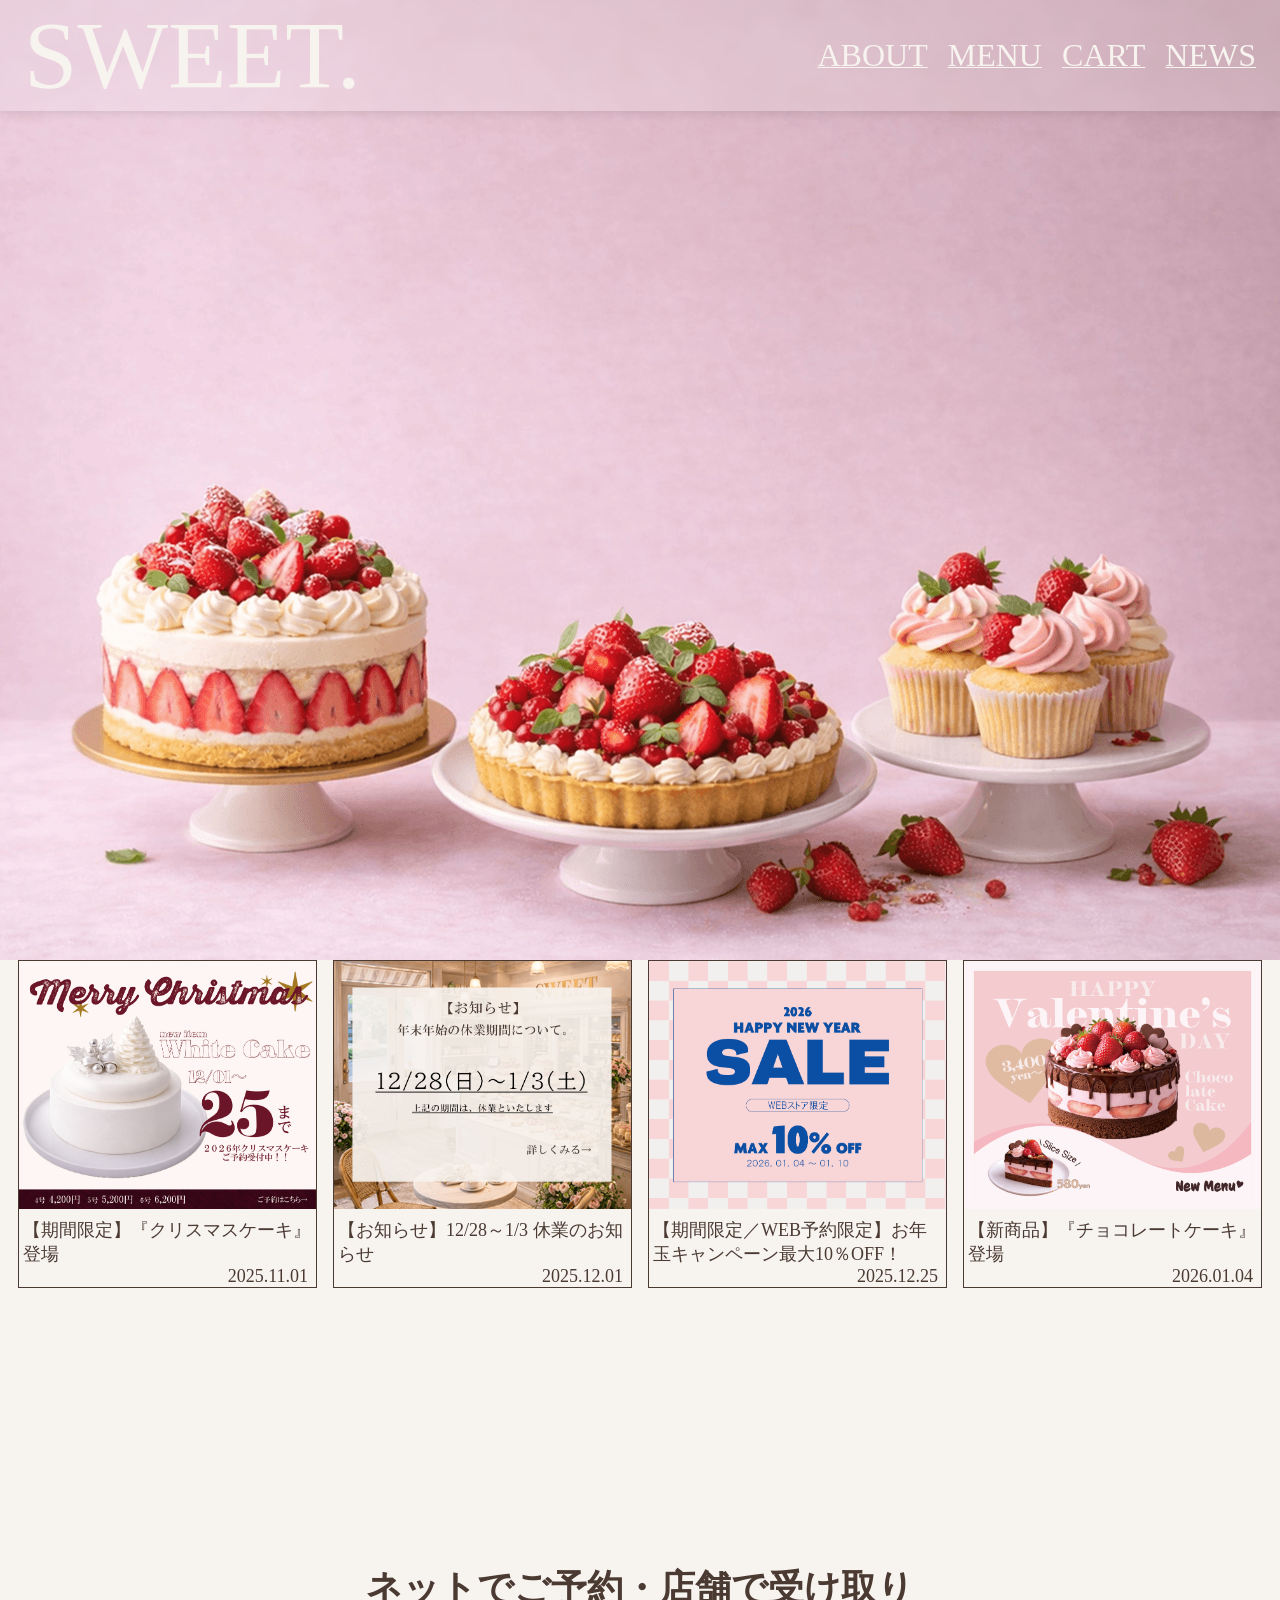
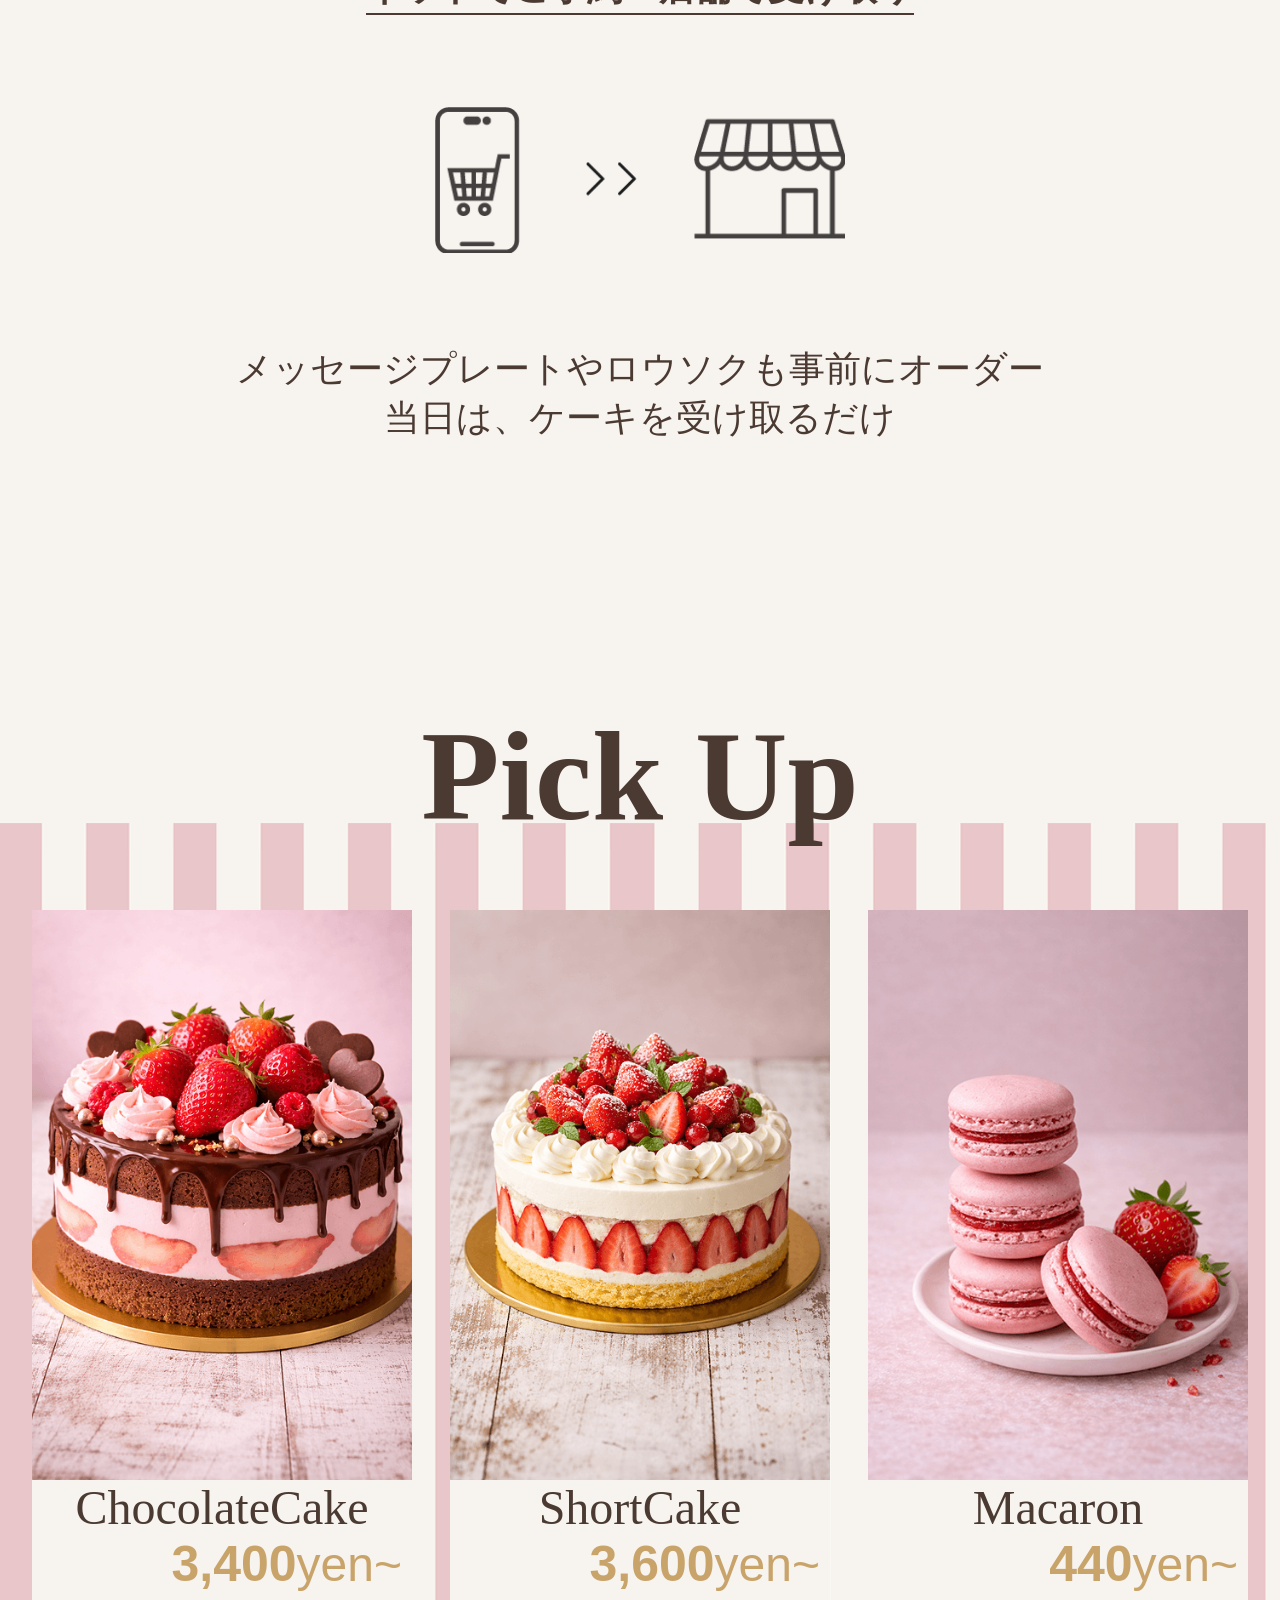
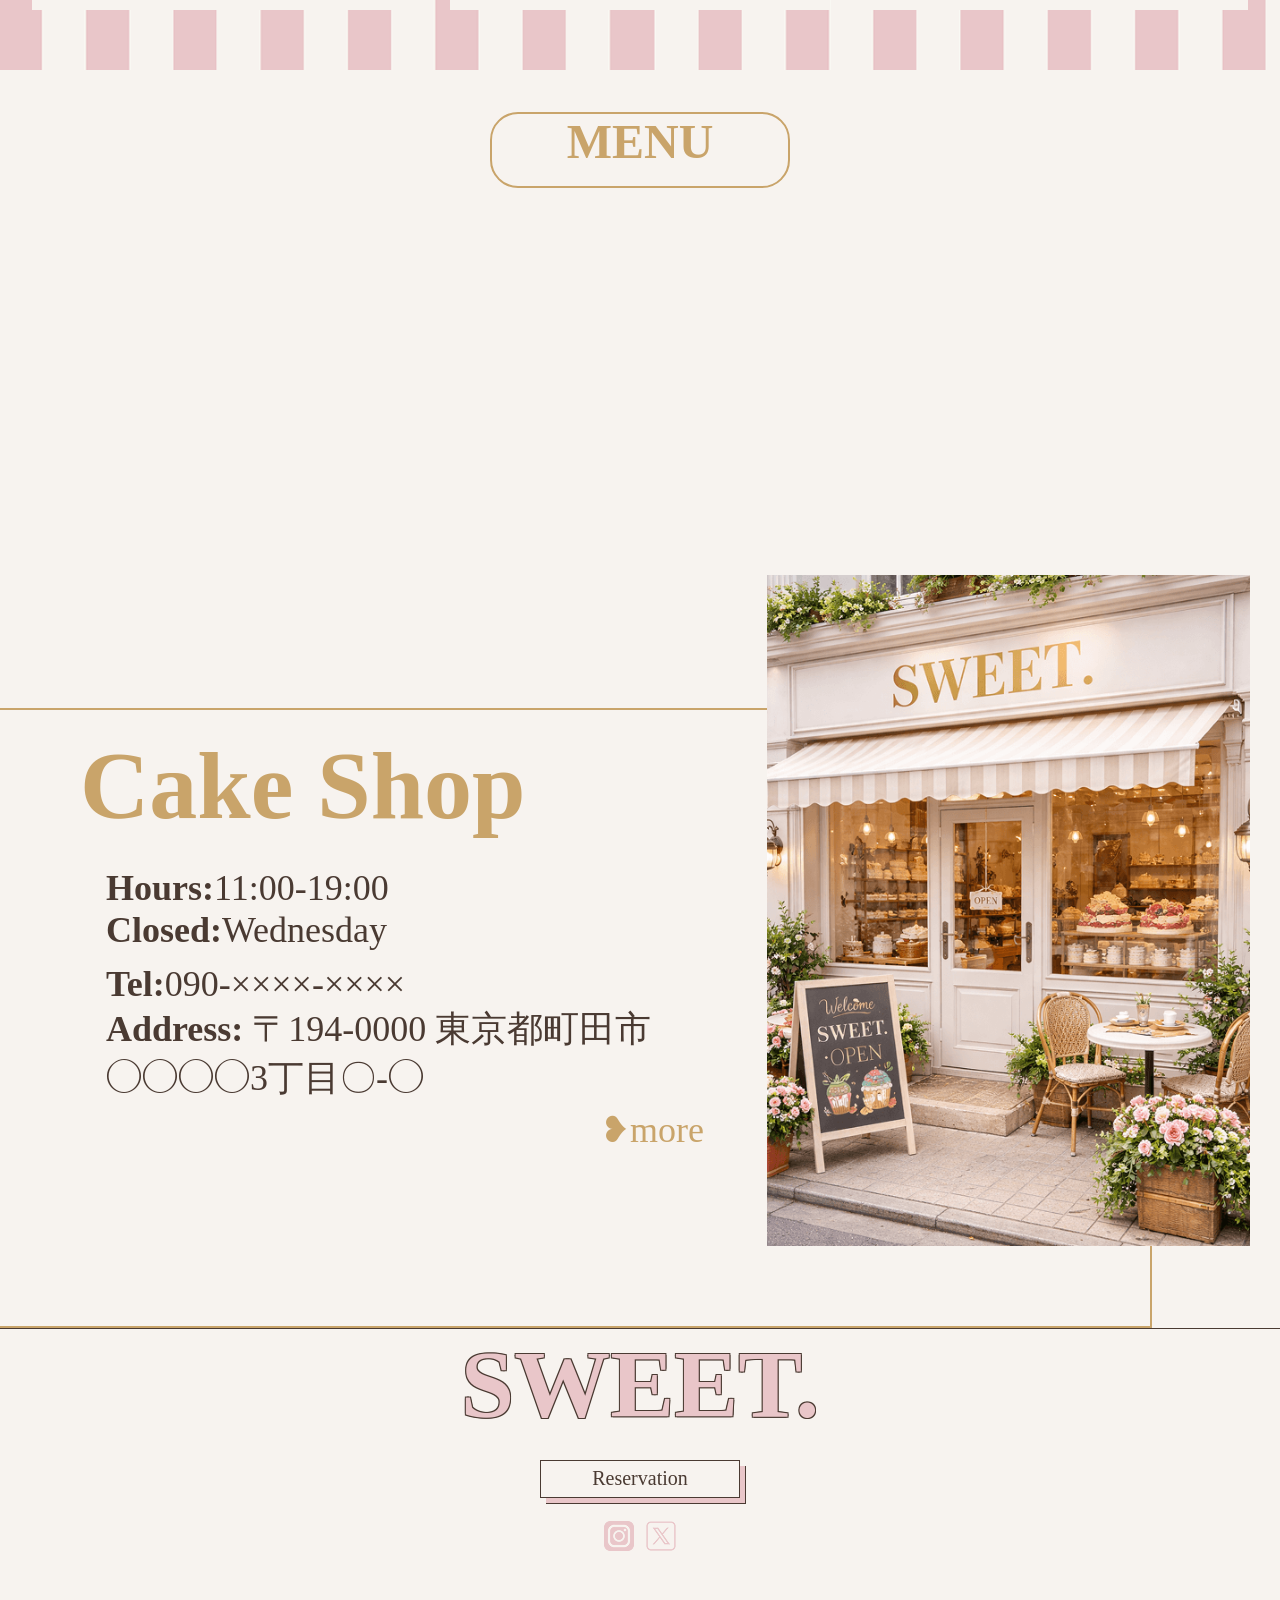
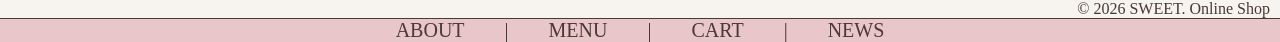
==== sweet/index.html @ 8c7ad284 "css 整え始め" ====
<!DOCTYPE html>
<html lang="ja">

<head>
    <meta charset="UTF-8">
    <meta name="viewport" content="width=device-width, initial-scale=1.0">
    <title>SWEET. | Online Shop | Home</title>
    <link rel="stylesheet" href="css/style.css">
</head>

<body>

    <header class="header">

        <div class="header-box">
            <a class="header-title" href="#">SWEET.</a>

            <div class="header-list">
                <nav>
                    <ul>
                        <li><a href="about.html">ABOUT</a></li>
                        <li><a href="menu.html">MENU</a></li>
                        <li><a href="cart.html">CART</a></li>
                        <li><a href="news.html">NEWS</a></li>
                    </ul>
                </nav>
            </div>
        </div>

    </header>

    <main>
        <section id="news-page-topicks" class="index-news-topicks"></section>

        <section class="online-shop">
            <strong>ネットでご予約・店舗で受け取り</strong>
            <img src="images/home/online-shop.png" alt="ネットでご予約・店舗で受け取り">
            <p>
                メッセージプレートやロウソクも事前にオーダー<br>
                当日は、ケーキを受け取るだけ
            </p>
        </section>

        <section class="pick-up">
            <h2 class="pick-up-title">Pick Up</h2>

            <div class="pick-up-box">
                <article>
                    <a href="#">
                        <img src="images/products/chocolatecake.png" alt="チョコレートケーキの写真">
                        <p class="title">ChocolateCake</p>
                        <p class="price"><strong>3,400</strong><span>yen~</span></p>
                    </a>
                </article>

                <article>
                    <a href="#">
                        <img src="images/products/shortcake.png" alt="ショートケーキの写真">
                        <p class="title">ShortCake</p>
                        <p class="price"><strong>3,600</strong><span>yen~</span></p>
                    </a>
                </article>

                <article>
                    <a href="#">
                        <img src="images/products/macaron.png" alt="マカロンの写真">
                        <p class="title">Macaron</p>
                        <p class="price"><strong>440</strong><span>yen~</span></p>
                    </a>
                </article>
            </div>

            <a href="menu.html" class="menu-go"><strong>MENU</strong></a>
        </section>

        <section class="cake-shop-box">
            <div class="cake-shop">
                <h2>Cake Shop</h2>

                <div class="cake-shop-sent">
                    <p>
                        <strong>Hours:</strong>11:00-19:00<br>
                        <strong>Closed:</strong>Wednesday
                    </p>

                    <p>
                        <strong>Tel:</strong>090-××××-××××<br>
                        <strong>Address:</strong>
                        〒194-0000 東京都町田市<br>
                        ◯◯◯◯3丁目〇-◯
                    </p>
                </div>

                <a href="#">
                    ❥more
                </a>
            </div>

            <img src="images/home/shop-out.png" alt="お店の外観" class="cake-shop-img">
        </section>

    </main>

    <footer>

        <section class="white">
            <div class="line"></div>

            <h2>SWEET.</h2>

            <div class="Reservation-buuton">
                <a href="menu.html">Reservation</a>
                <div class="Reservation-box-shadow"></div>
            </div>

            <div class="sns">
                <a href="#"><img src="images/home/instagram.png" alt="instagram"></a>
                <a href="#"><img src="images/home/x.png" alt="x"></a>
            </div>

            <small>© 2026 SWEET. Online Shop</small>

            <div class="line"></div>
        </section>

        <section class="pink">
            <a href="about.html">ABOUT</a>
            <p>|</p>
            <a href="menu.html">MENU</a>
            <p>|</p>
            <a href="cart.html">CART</a>
            <p>|</p>
            <a href="news.html">NEWS</a>
        </section>

    </footer>

    <script src="js/news.js"></script>
    <script src="js/script.js"></script>

    <script>
        displayNews();
    </script>
</body>

</html>
---- sweet/css/style.css ----
* {
    box-sizing: border-box;
}

:root {
    --font-title: "Bodoni MT", Didot, Georgia, "Times New Roman", serif;
    --font-price: "Bahnschrift Condensed", "Arial Narrow", Arial, sans-serif;
    --font-body: "Yu Mincho", "Hiragino Mincho ProN", "MS PMincho", serif;

    --br: #4A3A32;
    --gold: #C9A46A;
    --pink: #E9C6C9;
    --cleam: #F7F3EF;
    --bl: #9ab4c4;

    user-select: none;
    -webkit-user-select: none;
}

img {
    user-select: none;
    -webkit-user-select: none;
    -webkit-user-drag: none;
}

h1 {
    font-family: var(--font-title);
}

.price {
    font-family: var(--font-price);
}

p {
    font-family: var(--font-body);
}

h1,
h2,
ul,
li,
p,
a,
small {
    margin: 0;
    padding: 0;
}

a {
    text-decoration: none;
    color: var(--br);
}

body {
    background-color: var(--cleam);
    margin: 0;
    font-size: 36px;
    color: var(--br);

    margin: 0 auto;
    padding: 0;
}

img {
    width: 100%;
    height: auto;
}

main,
header,
footer {
    background-color: var(--cleam);

    margin: 0 auto;
}

.line {
    width: 100%;
    border-top: 1px solid var(--br);
}

.line-02 {
    width: 100%;
    border-top: 2px solid var(--br);
}

/*ヘッダー*/
.header,
.header-03 {
    background: url("../images/header.png") center / cover no-repeat;
    height: 960px;
}

.header-box,
.header-box-02 {
    justify-content: space-between;
    width: 100%;
    max-width: 1440px;
    margin: 0;
    padding: 0 24px;
    display: flex;
    align-items: center;
    box-sizing: border-box;
}

.header-box {
    color: var(--cleam);
    background: rgba(255, 255, 255, .2);
    box-shadow: 0 2px 10px rgba(0, 0, 0, .1);
    backdrop-filter: blur(5px);

    position: fixed;
    top: 0;
    z-index: 1000;
}

.header-title,
.header-title {
    font-family: var(--font-title);
    font-size: 96px;
    color: var(--cleam);
    text-decoration: none;
}

.header-list nav ul,
.header-list-02 nav ul {
    display: flex;
    list-style: none;
    gap: 20px;
}

.header-list a,
.header-list-02 a {
    display: flex;
    font-size: 32px;
    font-family: var(--font-title);
    color: var(--cleam);
    text-decoration: none;
    text-decoration: underline;
    text-decoration-thickness: 1px;
}

/*ヘッダー０２*/
.header-02 {
    background-color: var(--cleam);
    border-bottom: 1px solid var(--br);
    padding: 40px 20px 10px;
}

.header-box-02 a {
    color: var(--br);
    font-size: 72px;
}

.header-list-02 nav ul {
    gap: 24px;
}

.header-list-02 a {
    font-family: var(--font-body);
    font-size: 28px;
    text-decoration: none;
    padding-top: 20px;
    justify-content: flex-end;
}

/* ヘッダーー０３*/
.header-03 {
    background: url("../images/header-02.png") center / cover no-repeat;
    height: 960px;
}

/*ホーム*/
.index-news-topicks {
    display: flex;
    gap: 16px;

    overflow-x: auto;
    overflow-y: hidden;

    padding: 0 18px 16px;

    scroll-behavior: smooth;
}

.index-news-topicks .news-article {
    flex: 0 0 320px;
}

.online-shop {
    display: flex;
    flex-direction: column;
    text-align: center;
    margin: 0 auto;
    margin-top: 260px;
    gap: 60px;
}

.online-shop strong {
    font-size: 36px;
    border-bottom: 2px solid var(--br);
    width: fit-content;
    display: inline-block;
    margin: 0 auto;
}

.online-shop img {
    width: 32%;
    margin: 32px auto;
}

.pick-up {
    display: flex;
    flex-direction: column;
    text-align: center;
    margin: 0;
    margin-top: 260px;
    width: 100%;
}

.pick-up-title {
    display: flex;
    justify-content: center;
    align-items: center;
    width: 100%;
    font-size: 128px;
    font-family: 'title';
    background: url(../images/home/background_stripe_02.png);

}

.pick-up-box {
    display: flex;
    justify-content: center;
    background: url(../images/home/background-stripe.png);
    gap: 38px;
    margin: 0;
    width: 100%;
}

.pick-up-box article {
    width: 380px;
    height: 700px;
    background-color: var(--cleam);
    margin: 60px 0;
}

.pick-up-box a:hover {
    transform: scale(1.03);
}

.pick-up-box article a {
    text-decoration: none;
    display: flex;
    flex-direction: column;
    color: var(--br);
}

.title {
    font-family: 'title';
    font-size: 48px;
}

.price {
    font-family: var(--font-price);
    color: var(--gold);
    font-size: 50px;
    margin-left: auto;
    margin-right: 10px;
}

.price span {
    font-size: 48px;
}

.menu-go {
    display: block;
    width: 300px;
    height: 76px;
    margin: 0 auto;
    margin-top: 42px;
    background-color: var(--cleam);
    text-decoration: none;
    border: 2px solid var(--gold);
    border-radius: 28px;
    color: var(--gold);
    font-size: 48px;
}

.cake-shop-box {
    display: flex;
    background-color: var(--cleam);
    border: 2px solid var(--gold);
    border-left: none;
    width: 90%;
    min-height: 620px;
    overflow: visible;
    position: relative;
    margin-top: 520px;
}

.cake-shop {
    width: 58%;
    background-color: transparent;
    padding: 20px 40px 40px 40px;
    margin-left: 40px;
}

.cake-shop h2 {
    color: var(--gold);
    font-family: 'title';
    font-size: 96px;
    margin-bottom: 20px;
}

.cake-shop-sent {
    display: flex;
    flex-direction: column;
    margin-left: 20px;
}

.cake-shop p {
    padding: 6px 6px;
}

.cake-shop a {
    text-decoration: none;
    color: var(--gold);
    margin-left: 520px;
}

.cake-shop-img {
    position: absolute;
    right: -100px;
    bottom: 80px;
    width: 42%;
    max-width: 580px;
}

/*メニュー*/
.menu-title {
    display: flex;
    justify-content: center;
    align-items: center;
}

.menu-title h1 {
    font-family: 'title';
    font-size: 128px;
    margin: 0 40px;
}

.menu-page {
    margin: 0 auto;
}

.item-list {
    display: flex;
    flex-direction: column;
    width: 90%;
    margin: 100px auto;
    gap: 100px;
}

.item-list article {
    display: flex;
    gap: 60px;
}

.item-list article img {
    width: 445px;
    height: 415px;
}

.item-list-sent {
    width: 100%;
    display: flex;
    flex-direction: column;
    align-items: flex-start;
    margin: 10px 0;
}

.item-list-sent h2 {
    font-family: 'title';
    font-size: 110px;
}

.item-list-sent p {
    font-family: var(--font-price);
    color: var(--gold);
    font-size: 120px;
    margin-left: auto;
}

.item-list-sent span {
    font-size: 72px;
}

.more-link {
    width: 80%;
    font-family: var(--font-title);
    font-size: 62px;
    display: flex;
    align-items: center;
    justify-content: center;
    padding-bottom: 20px;
    margin: 0 auto;

    color: var(--cleam);
    background-color: var(--pink);
    border: 1px solid var(--br);
    border-radius: 78px;
}

.page-select {
    display: flex;
    justify-content: center;
    gap: 40px;
    font-size: 40px;
    margin-top: 20px;
}

.page-select a {
    color: var(--pink);
    text-decoration: underline;
    text-decoration-thickness: 3px;
}

/*商品ページ*/
.product-page-a {
    display: flex;
    width: 100%;
    max-width: 1440px;
    margin: 0 auto;
    padding-top: 260px;
    padding-bottom: 10px;
    padding-left: 24px;
    background-color: var(--cleam);
}

.product-page {
    display: flex;
    padding-top: 0;
    gap: 20px;
}

.left {
    width: 40%;
    margin-left: 24px;
}

.left p {
    font-size: 24px;
}

.right {
    display: flex;
    flex-direction: column;
    width: 60%;
    margin-right: 24px;
}

.right h2 {
    font-family: var(--font-body);
    font-size: 60px;
}

.product-price {
    margin-top: 20px;
    font-size: 64px;
}

.product-price span {
    font-size: 36px;
}

.product-form {
    display: flex;
    flex-direction: column;
    margin: 100px 0;
    gap: 24px;
    font-size: 24px;
}

.product-button {
    display: flex;
    gap: 24px;
}

.qty {
    display: flex;
    gap: 2px;
}

.qty span {
    width: 32px;
    text-align: right;
    border: 1px solid;
    background-color: #ffffff;
}

.date-box {
    margin-top: 4px;
    display: flex;
    font-size: 18px;
    color: red;
}

.time-box {
    margin-top: 2px;
    display: flex;
    font-size: 18px;
    color: red;
}

.product-form textarea {
    width: 60%;
    resize: none;
}

.add-btn {
    font-family: var(--font-body);
    font-size: 32px;
    background-color: var(--cleam);
    border: 1px solid var(--br);
    border-radius: 55px;
    width: 360px;
    height: 76px;
    text-align: center;
    margin-top: 100px;
}

/*カート　空*/
.emp-title,
.thx-title {
    font-family: var(--font-title);
    text-align: center;
    font-size: 96px;
}

.emp-title span {
    color: var(--pink);
    text-shadow:
        -1px -1px 0 var(--br),
        1px -1px 0 var(--br),
        -1px 1px 0 var(--br),
        1px 1px 0 var(--br);
}

.emp-img {
    display: flex;
    justify-content: center;
    width: 480px;
    margin: 200px auto;
}

.emp-button {
    display: flex;
    justify-content: center;
    align-items: center;
    width: 600px;
    height: 132px;
    margin: 0 auto;

    font-family: var(--font-title);
    font-size: 48px;
    color: var(--cleam);
    background-color: var(--pink);
    border: 1px solid var(--br);
    border-radius: 78px;
}

/*カート*/
.cart-title {
    font-family: var(--font-title);
    font-size: 128px;
    text-align: center;
}

.cart-table {
    font-family: var(--font-body);
    width: 90%;
    margin: 120px auto 0;
}

.cart-table h2 {
    font-size: 40px;
}

.orderlist {
    display: grid;

    grid-template-columns:
        2fr 1fr 1fr 1fr 80px;

    gap: 20px;
    align-items: center;
}

.cart-area {
    display: flex;
    flex-direction: column;
    gap: 6px;
    margin: 10px auto 32px;
}

.cart-area-product {
    display: grid;

    grid-template-columns:
        2fr 1fr 1fr 1fr 80px;

    align-items: center;
    gap: 20px;

    border: 1px solid var(--br);
    padding: 20px 16px;
}

.cart-total {
    margin-top: 24px;
}

.total-box {
    display: flex;
    justify-content: space-between;
    width: 100%;
    align-items: center;
}

.total-box strong {
    white-space: nowrap;
    margin-right: 200px;
    font-size: 40px;
}

.cart-line {
    margin-top: 120px;
}

.cart-pay {
    display: flex;
    margin: 18px 0;
}

.cart-pay h2 {
    width: 80%;
}

.cart-pay form {
    display: flex;
    flex-direction: column;
    width: 20%;
    font-size: 24px;
}

.cart-table button {
    font-size: 24px;
    margin-left: 24px;

    background-color: transparent;
}

.cart-order {
    display: flex;
    justify-content: center;
    align-items: center;
    font-family: var(--font-title);
    font-size: 64px;
    color: var(--pink);
    background-color: var(--cleam);
    border: 1px solid var(--br);
    border-radius: 77px;
    text-shadow:
        -1px -1px 0 var(--br),
        1px -1px 0 var(--br),
        -1px 1px 0 var(--br),
        1px 1px 0 var(--br);
    margin: 60px auto 0;

    width: 600px;
    height: 132px;
}

/*アバウト*/
.about-p {
    width: 100%;
    max-width: 1440px;
    background-color: var(--cleam);
    text-align: center;
    padding-top: 20px;
    margin: 0 auto;
}

.joshou {
    text-align: center;
    display: flex;
    flex-direction: column;
    gap: 100px;
    font-size: 32px;

}

.concept {
    font-size: 48px;
    text-decoration: underline;
    text-shadow: 0 -1px 12px rgba(206, 94, 94, 0.5);
}

.picture {
    width: 100%;
    display: flex;
    gap: 0px;
    overflow: hidden;
}

.trans {
    display: flex;
    transform: transform 0.6s ease;
}

.trans img {
    width: 30%;
    flex-shrink: 0;
}

.kodawari {
    display: flex;
    flex-direction: column;
    margin-top: 260px;
}

.kodawari-title {
    display: flex;
    justify-content: center;
    align-items: center;
    gap: 24px;
    margin-bottom: 80px;
}

.kodawari-title h2 {
    font-size: 64px;
    white-space: nowrap;
}

.kodawari-box {
    width: 90%;
    margin: 0 auto;
    display: flex;
    gap: 24px;
}

.kodawari-box img {
    height: 100%;
}

.kodawari-sent {
    font-family: var(--font-body);
    font-size: 32px;
    display: flex;
    flex-direction: column;
    gap: 20px;
}

.kodawari-sent-02 {
    width: 90%;
    margin: 60px auto 80px;
}

.ichigo {
    margin-top: 260px;
    display: flex;
    flex-direction: column;
    background: url(images/about/hatake.png);
    height: 959px;
}

.ichigo-box {
    background-color: rgba(255, 255, 255, 0.9);
    width: 1320px;
    height: 740px;
    margin: auto;
}

.ichigo-box h2 {
    font-family: var(--font-body);
    font-size: 64px;
    text-align: center;
    margin: 24px auto;
}

.ichigo-box p {
    width: 84%;
    margin: 0 auto 40px;
}

.yousu {
    margin-top: 260px;
    display: flex;
    flex-direction: column;
}

.yousu h2 {
    font-family: var(--font-body);
    text-align: center;
    font-size: 64px;
}

.yousu-box {
    width: 80%;
    margin: 80px auto 0;
    display: flex;
    flex-direction: column;
    gap: 60px;
}

.yousu-sent {
    display: flex;
    width: 100%;
    font-size: 32px;
    gap: 24px;
}

/*ニュース*/
.news-page-title {
    font-family: var(--font-body);
    font-size: 32px;
    margin-left: 24px;
}

.news-page-topicks {
    display: flex;
    gap: 12px;
    margin: 32px auto 0;
    padding: 0 24px;
}

.news-box {
    display: flex;
    flex-direction: column;
    border: 1px solid var(--br);
}

.news-box:hover {
    transform: scale(1.03);
}

.news-box p {
    font-size: 18px;
    padding: 0 4px;
}

.news-box p span {
    display: block;
    text-align: right;
    margin-right: 4px;
}

/*記事*/
.news-article {
    max-width: 1440px;
    width: 100%;
    background-color: var(--cleam);
    margin: 0 auto;
    padding: 40px 0 260px;
}

.news-title {
    display: block;
    margin: 200px auto 20px;
    width: 90%;
    font-size: 32px;
}

.line-news-02 {
    display: flex;
    width: 90%;
    margin: 0 auto;
    border-top: 2px solid var(--br);
}

.news-sent {
    width: 80%;
    margin: 10px auto 0;
}

.news-sent span {
    display: block;
    text-align: right;
    margin: 4px auto;
    font-size: 24px;
}

.news-article p {
    display: block;
    margin: 60px auto 0;
    font-size: 30px;
    gap: 8px;
}

.kuuhaku {
    display: flex;
    margin: 10px auto;
}

.news-sent p span {
    display: flex;
    flex-direction: column;
    width: 100%;
    text-align: left;
    margin: 60px auto;
    font-size: 24px;
}

.line-news {
    display: flex;
    border-top: 1px solid var(--br);
    width: 100%;
    margin: 120px auto 24px;

}

.topicks-article-button {
    display: flex;
    justify-content: center;
    align-items: center;
    gap: 90px;
    margin-top: 24px;
}

.topicks-article-button a {
    display: flex;
    justify-content: center;
    align-items: center;
    font-size: 48px;
    color: var(--pink);
    width: 80px;
    height: 80px;
    background-color: var(--cleam);
    border: 2px solid var(--pink);
    border-radius: 100px;
    text-align: center;
}

/*フッター*/
footer {
    width: 100%;
    background-color: var(--cleam);
}

.white {
    width: 100%;
    text-align: center;
    display: flex;
    flex-direction: column;
    align-items: center;
}

.white h2 {
    font-family: var(--font-title);
    font-size: 96px;
    color: var(--pink);
    text-shadow:
        -1px -1px 0 var(--br),
        1px -1px 0 var(--br),
        -1px 1px 0 var(--br),
        1px 1px 0 var(--br);
}

.Reservation-buuton {
    width: 200px;
    height: 38px;
    margin: 20px auto;

    position: relative;
}

.Reservation-buuton a {
    background: var(--cleam);
    border: 1px solid var(--br);
    font-size: 20px;
    color: var(--br);
    text-decoration: none;
    display: flex;
    align-items: center;
    justify-content: center;

    width: 200px;
    height: 38px;

    position: relative;
    z-index: 2;
}

.Reservation-box-shadow {
    position: absolute;
    z-index: 1;
    left: 6px;
    top: 6px;

    width: 200px;
    height: 38px;

    background-color: var(--pink);
    border-right: 1px solid var(--br);
    border-bottom: 1px solid var(--br);
}

.sns {
    display: flex;
    align-self: center;
    gap: 12px;
    margin-bottom: 40px;
}

.white small {
    margin: 0 10px 0 auto;
    font-size: 16px;
}

.pink {
    width: 100%;
    background-color: var(--pink);
    display: flex;
    justify-content: center;
    align-items: center;
    gap: 40px;
}

.pink a {
    text-decoration: none;
    color: var(--br);
    font-size: 20px;
}

.pink p {
    font-size: 20px;
}

/*ホバーブルー*/
.header-title:hover,
.header-list a:hover,
.header-list-02 a:hover,
.cake-shop a:hover,
.Reservation-buuton a:hover,
.pink a:hover,
.page-select a:hover,
.product-page-a a:hover,
.cart-table button:hover,
.news-box p:hover {
    color: var(--bl);
}

.header-list a:hover {
    text-decoration: none;
}

.menu-go:hover {
    color: var(--cleam);
    background-color: var(--gold);
    border-color: var(--gold);
}

.item-list-sent a:hover,
.emp-button:hover {
    background-color: var(--bl);
}

.add-btn:hover {
    background-color: var(--pink);
}

.cart-order:hover {
    background-color: var(--pink);
}

.page-select a:hover {
    text-decoration: none;
}

.add-btn:hover,
.cart-order:hover {
    color: var(--cleam);
}

.topicks-article-button a:hover,
.thx-button a:hover {
    color: var(--cleam);
    background-color: var(--pink);
}

.hide {
    display: none;
}
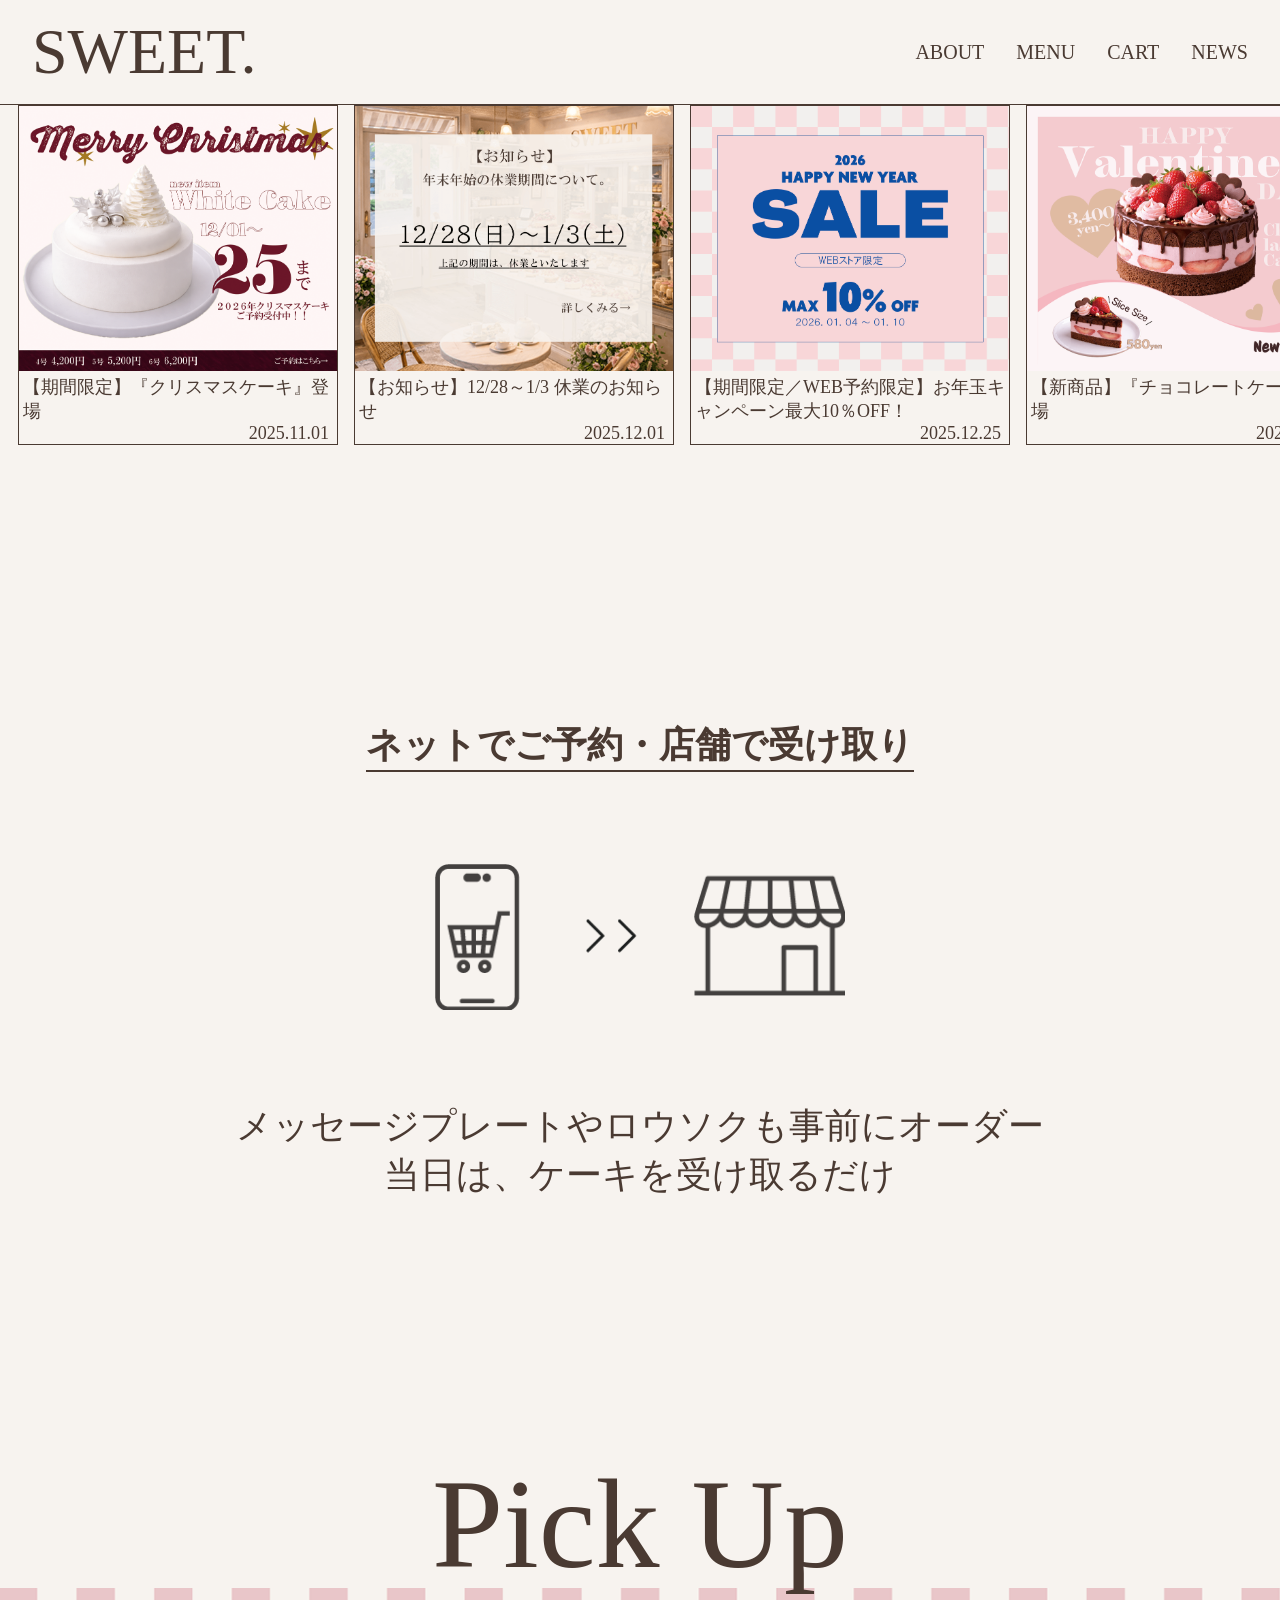
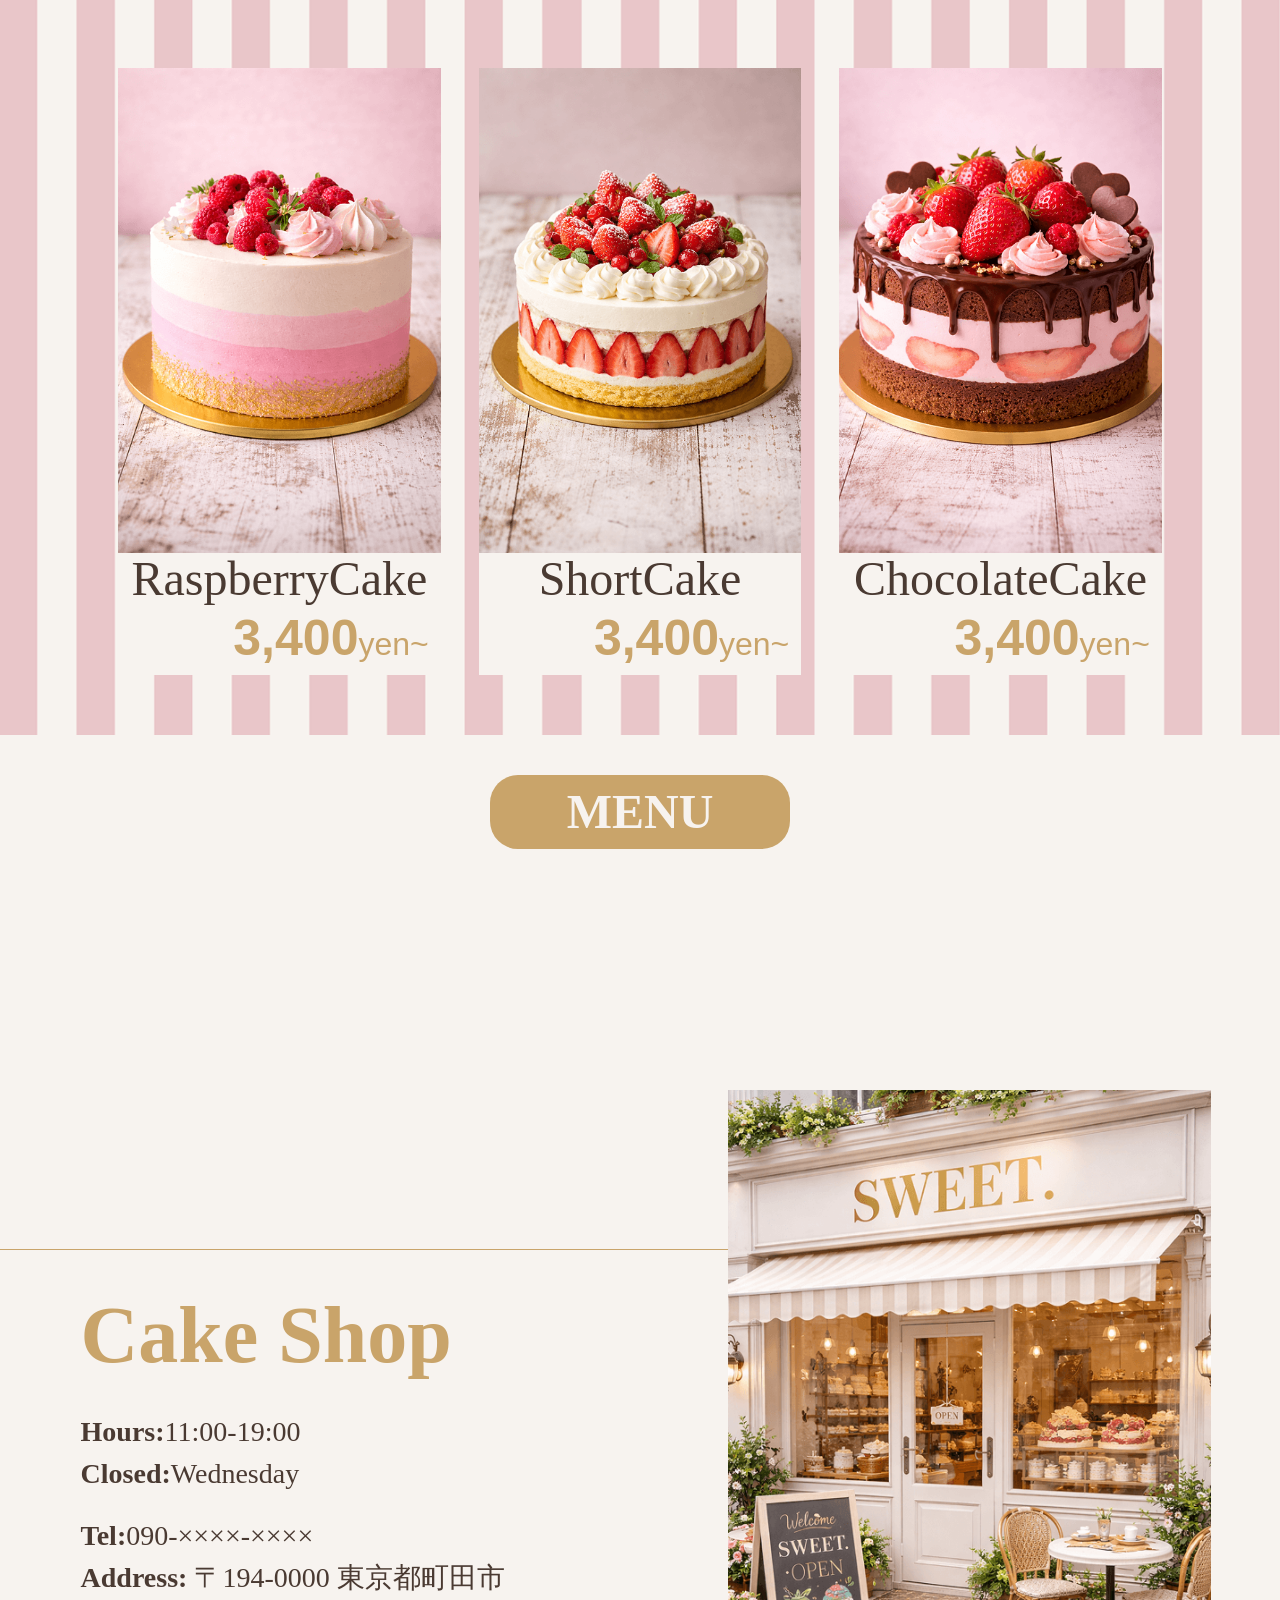
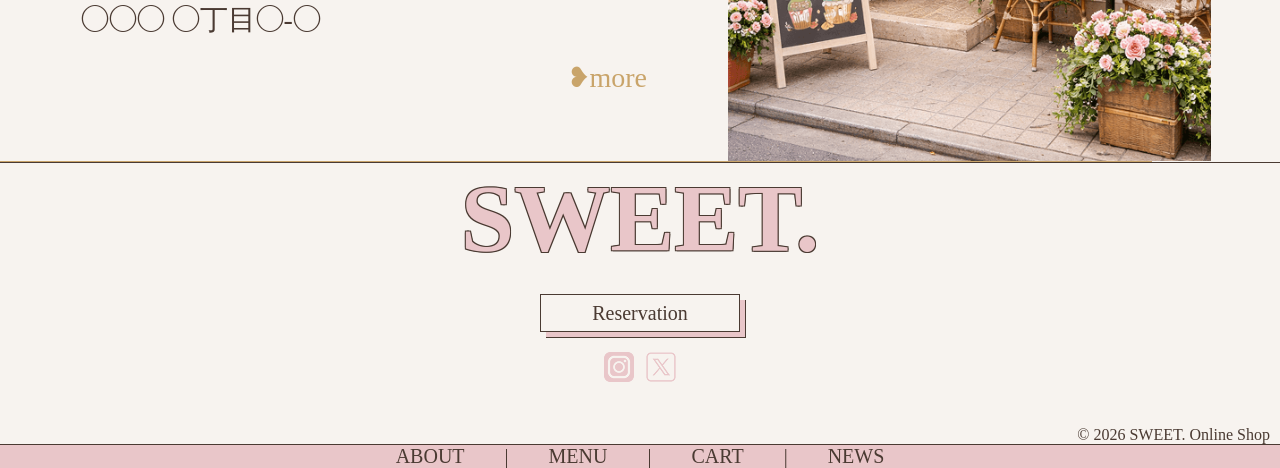
==== commit aff21386: "css 全体的に整えた" ====
--- a/sweet/index.html
+++ b/sweet/index.html
@@ -9,24 +9,19 @@
 </head>
 
 <body>
+    <header>
+        <a class="header-title" href="index.html">SWEET.</a>
 
-    <header class="header">
-
-        <div class="header-box">
-            <a class="header-title" href="#">SWEET.</a>
-
-            <div class="header-list">
-                <nav>
-                    <ul>
-                        <li><a href="about.html">ABOUT</a></li>
-                        <li><a href="menu.html">MENU</a></li>
-                        <li><a href="cart.html">CART</a></li>
-                        <li><a href="news.html">NEWS</a></li>
-                    </ul>
-                </nav>
-            </div>
+        <div class="header-list">
+            <nav>
+                <ul>
+                    <li><a href="about.html">ABOUT</a></li>
+                    <li><a href="menu.html">MENU</a></li>
+                    <li><a href="cart.html">CART</a></li>
+                    <li><a href="news.html">NEWS</a></li>
+                </ul>
+            </nav>
         </div>
-
     </header>
 
     <main>
@@ -34,7 +29,7 @@
 
         <section class="online-shop">
             <strong>ネットでご予約・店舗で受け取り</strong>
-            <img src="images/home/online-shop.png" alt="ネットでご予約・店舗で受け取り">
+            <img src="images/index/online-shop.png" alt="ネットでご予約・店舗で受け取り">
             <p>
                 メッセージプレートやロウソクも事前にオーダー<br>
                 当日は、ケーキを受け取るだけ
@@ -42,39 +37,13 @@
         </section>
 
         <section class="pick-up">
-            <h2 class="pick-up-title">Pick Up</h2>
-
-            <div class="pick-up-box">
-                <article>
-                    <a href="#">
-                        <img src="images/products/chocolatecake.png" alt="チョコレートケーキの写真">
-                        <p class="title">ChocolateCake</p>
-                        <p class="price"><strong>3,400</strong><span>yen~</span></p>
-                    </a>
-                </article>
-
-                <article>
-                    <a href="#">
-                        <img src="images/products/shortcake.png" alt="ショートケーキの写真">
-                        <p class="title">ShortCake</p>
-                        <p class="price"><strong>3,600</strong><span>yen~</span></p>
-                    </a>
-                </article>
-
-                <article>
-                    <a href="#">
-                        <img src="images/products/macaron.png" alt="マカロンの写真">
-                        <p class="title">Macaron</p>
-                        <p class="price"><strong>440</strong><span>yen~</span></p>
-                    </a>
-                </article>
-            </div>
-
-            <a href="menu.html" class="menu-go"><strong>MENU</strong></a>
+            <h2>Pick Up</h2>
+            <div id="pick-up-box" class="pick-up-box"></div>
+            <a class="menu-go" href="menu.html"><strong>MENU</strong></a>
         </section>
 
-        <section class="cake-shop-box">
-            <div class="cake-shop">
+        <section class="cake-shop">
+            <div class="cake-shop-box">
                 <h2>Cake Shop</h2>
 
                 <div class="cake-shop-sent">
@@ -87,18 +56,17 @@
                         <strong>Tel:</strong>090-××××-××××<br>
                         <strong>Address:</strong>
                         〒194-0000 東京都町田市<br>
-                        ◯◯◯◯3丁目〇-◯
+                        ◯◯◯ ◯丁目◯-◯
                     </p>
                 </div>
 
-                <a href="#">
+                <a href="about.html">
                     ❥more
                 </a>
             </div>
 
-            <img src="images/home/shop-out.png" alt="お店の外観" class="cake-shop-img">
+            <img src="images/index/shop-out.png" alt="お店の外観" class="cake-shop-img">
         </section>
-
     </main>
 
     <footer>
@@ -114,8 +82,8 @@
             </div>
 
             <div class="sns">
-                <a href="#"><img src="images/home/instagram.png" alt="instagram"></a>
-                <a href="#"><img src="images/home/x.png" alt="x"></a>
+                <a href="#"><img src="images/index/instagram.png" alt="instagram"></a>
+                <a href="#"><img src="images/index/x.png" alt="x"></a>
             </div>
 
             <small>© 2026 SWEET. Online Shop</small>
@@ -135,11 +103,13 @@
 
     </footer>
 
+    <script src="js/product.js"></script>
     <script src="js/news.js"></script>
     <script src="js/script.js"></script>
 
     <script>
         displayNews();
+        displayPickUp();
     </script>
 </body>
 
--- a/sweet/css/style.css
+++ b/sweet/css/style.css
@@ -52,13 +52,14 @@
 }
 
 body {
+    margin: 0;
+    padding: 0;
+
     background-color: var(--cleam);
-    margin: 0;
-    font-size: 36px;
     color: var(--br);
 
-    margin: 0 auto;
-    padding: 0;
+    font-family: var(--font-body);
+    font-size: 16px;
 }
 
 img {
@@ -70,7 +71,6 @@
 header,
 footer {
     background-color: var(--cleam);
-
     margin: 0 auto;
 }
 
@@ -84,90 +84,51 @@
     border-top: 2px solid var(--br);
 }
 
-/*ヘッダー*/
-.header,
-.header-03 {
-    background: url("../images/header.png") center / cover no-repeat;
-    height: 960px;
-}
-
-.header-box,
-.header-box-02 {
+.hide {
+    display: none;
+}
+
+/* ヘッダー */
+header {
+    width: 100%;
+    padding: 20px 32px;
+
+    display: flex;
     justify-content: space-between;
-    width: 100%;
-    max-width: 1440px;
-    margin: 0;
-    padding: 0 24px;
-    display: flex;
-    align-items: center;
-    box-sizing: border-box;
-}
-
-.header-box {
-    color: var(--cleam);
-    background: rgba(255, 255, 255, .2);
-    box-shadow: 0 2px 10px rgba(0, 0, 0, .1);
-    backdrop-filter: blur(5px);
-
-    position: fixed;
+    align-items: center;
+
+    background-color: var(--cleam);
+    border-bottom: 1px solid var(--br);
+
+    position: sticky;
     top: 0;
     z-index: 1000;
 }
 
-.header-title,
 .header-title {
     font-family: var(--font-title);
-    font-size: 96px;
-    color: var(--cleam);
+    font-size: 64px;
+    line-height: 1;
+}
+
+.header-list nav ul {
+    display: flex;
+    align-items: center;
+    gap: 32px;
+
+    list-style: none;
+}
+
+.header-list a {
+    font-family: var(--font-body);
+    font-size: 20px;
+
+    color: var(--br);
     text-decoration: none;
 }
 
-.header-list nav ul,
-.header-list-02 nav ul {
-    display: flex;
-    list-style: none;
-    gap: 20px;
-}
-
-.header-list a,
-.header-list-02 a {
-    display: flex;
-    font-size: 32px;
-    font-family: var(--font-title);
-    color: var(--cleam);
-    text-decoration: none;
-    text-decoration: underline;
-    text-decoration-thickness: 1px;
-}
-
-/*ヘッダー０２*/
-.header-02 {
-    background-color: var(--cleam);
-    border-bottom: 1px solid var(--br);
-    padding: 40px 20px 10px;
-}
-
-.header-box-02 a {
-    color: var(--br);
-    font-size: 72px;
-}
-
-.header-list-02 nav ul {
-    gap: 24px;
-}
-
-.header-list-02 a {
-    font-family: var(--font-body);
-    font-size: 28px;
-    text-decoration: none;
-    padding-top: 20px;
-    justify-content: flex-end;
-}
-
-/* ヘッダーー０３*/
-.header-03 {
-    background: url("../images/header-02.png") center / cover no-repeat;
-    height: 960px;
+.header-list a:hover {
+    color: var(--bl);
 }
 
 /*ホーム*/
@@ -183,7 +144,7 @@
     scroll-behavior: smooth;
 }
 
-.index-news-topicks .news-article {
+.index-news-topicks .news-box {
     flex: 0 0 320px;
 }
 
@@ -209,132 +170,127 @@
     margin: 32px auto;
 }
 
+.online-shop p {
+    font-size: 36px;
+}
+
 .pick-up {
-    display: flex;
-    flex-direction: column;
+    margin-top: 260px;
     text-align: center;
-    margin: 0;
-    margin-top: 260px;
-    width: 100%;
-}
-
-.pick-up-title {
+}
+
+.pick-up h2 {
+    font: 128px/1 var(--font-title);
+}
+
+.pick-up-box {
     display: flex;
     justify-content: center;
-    align-items: center;
-    width: 100%;
-    font-size: 128px;
-    font-family: 'title';
-    background: url(../images/home/background_stripe_02.png);
-
-}
-
-.pick-up-box {
-    display: flex;
-    justify-content: center;
-    background: url(../images/home/background-stripe.png);
     gap: 38px;
-    margin: 0;
-    width: 100%;
+
+    padding: 80px 8% 60px;
+
+    background: url("../images/index/background-stripe.png") center / 100% 100% no-repeat;
 }
 
 .pick-up-box article {
-    width: 380px;
-    height: 700px;
-    background-color: var(--cleam);
-    margin: 60px 0;
-}
-
-.pick-up-box a:hover {
+    width: 30%;
+    max-width: 380px;
+    background: var(--cleam);
+}
+
+.pick-up-box article a {
+    display: block;
+}
+
+.pick-up-box img {
+    display: block;
+}
+
+.pick-up-box .title {
+    font: 48px/1.1 var(--font-title);
+    white-space: nowrap;
+}
+
+.pick-up-box .price {
+    margin: 8px 12px 12px;
+    text-align: right;
+
+    font: 50px/1 var(--font-price);
+    color: var(--gold);
+}
+
+.pick-up-box .price span {
+    font-size: 32px;
+}
+
+.pick-up-box article:hover {
     transform: scale(1.03);
-}
-
-.pick-up-box article a {
-    text-decoration: none;
-    display: flex;
-    flex-direction: column;
-    color: var(--br);
-}
-
-.title {
-    font-family: 'title';
-    font-size: 48px;
-}
-
-.price {
-    font-family: var(--font-price);
-    color: var(--gold);
-    font-size: 50px;
-    margin-left: auto;
-    margin-right: 10px;
-}
-
-.price span {
-    font-size: 48px;
 }
 
 .menu-go {
     display: block;
     width: 300px;
-    height: 76px;
-    margin: 0 auto;
-    margin-top: 42px;
-    background-color: var(--cleam);
-    text-decoration: none;
-    border: 2px solid var(--gold);
+
+    margin: 40px auto 0;
+    padding: 8px 0;
+
     border-radius: 28px;
+
+    background: var(--gold);
+    color: var(--cleam);
+
+    font: 48px/1.2 var(--font-title);
+}
+
+.cake-shop {
+    width: 90%;
+    margin-top: 400px;
+
+    display: flex;
+    align-items: flex-start;
+
+    border: 1px solid var(--gold);
+    border-left: none;
+}
+
+.cake-shop-box {
+    flex: 1;
+    padding: 40px 7%;
+}
+
+.cake-shop h2 {
+    margin-bottom: 30px;
+
+    font-family: var(--font-title);
+    font-size: 80px;
     color: var(--gold);
-    font-size: 48px;
-}
-
-.cake-shop-box {
-    display: flex;
-    background-color: var(--cleam);
-    border: 2px solid var(--gold);
-    border-left: none;
-    width: 90%;
-    min-height: 620px;
-    overflow: visible;
-    position: relative;
-    margin-top: 520px;
-}
-
-.cake-shop {
-    width: 58%;
-    background-color: transparent;
-    padding: 20px 40px 40px 40px;
-    margin-left: 40px;
-}
-
-.cake-shop h2 {
+}
+
+.cake-shop-sent {
+    font-size: 28px;
+    line-height: 1.5;
+}
+
+.cake-shop-sent p+p {
+    margin-top: 20px;
+}
+
+.cake-shop-box a {
+    display: block;
+    margin-top: 20px;
+
+    text-align: right;
+    font-size: 28px;
     color: var(--gold);
-    font-family: 'title';
-    font-size: 96px;
-    margin-bottom: 20px;
-}
-
-.cake-shop-sent {
-    display: flex;
-    flex-direction: column;
-    margin-left: 20px;
-}
-
-.cake-shop p {
-    padding: 6px 6px;
-}
-
-.cake-shop a {
-    text-decoration: none;
-    color: var(--gold);
-    margin-left: 520px;
 }
 
 .cake-shop-img {
-    position: absolute;
-    right: -100px;
-    bottom: 80px;
     width: 42%;
-    max-width: 580px;
+    max-width: 520px;
+
+    margin-top: -160px;
+    margin-right: -60px;
 }
 
 /*メニュー*/
@@ -345,7 +301,7 @@
 }
 
 .menu-title h1 {
-    font-family: 'title';
+    font-family: var(--font-title);
     font-size: 128px;
     margin: 0 40px;
 }
@@ -381,7 +337,7 @@
 }
 
 .item-list-sent h2 {
-    font-family: 'title';
+    font-family: var(--font-title);
     font-size: 110px;
 }
 
@@ -531,14 +487,13 @@
 }
 
 /*カート　空*/
-.emp-title,
-.thx-title {
+.cart-page-emp h1 {
     font-family: var(--font-title);
     text-align: center;
     font-size: 96px;
 }
 
-.emp-title span {
+.cart-page-emp span {
     color: var(--pink);
     text-shadow:
         -1px -1px 0 var(--br),
@@ -547,14 +502,14 @@
         1px 1px 0 var(--br);
 }
 
-.emp-img {
+.cart-page-emp img {
     display: flex;
     justify-content: center;
     width: 480px;
     margin: 200px auto;
 }
 
-.emp-button {
+.cart-page-emp button {
     display: flex;
     justify-content: center;
     align-items: center;
@@ -716,7 +671,7 @@
 
 .trans {
     display: flex;
-    transform: transform 0.6s ease;
+    transition: transform 0.6s ease;
 }
 
 .trans img {
@@ -771,7 +726,7 @@
     margin-top: 260px;
     display: flex;
     flex-direction: column;
-    background: url(images/about/hatake.png);
+    background: url(../images/about/hatake.png);
     height: 959px;
 }
 
@@ -865,18 +820,11 @@
     padding: 40px 0 260px;
 }
 
-.news-title {
+.news-article h2 {
     display: block;
     margin: 200px auto 20px;
     width: 90%;
     font-size: 32px;
-}
-
-.line-news-02 {
-    display: flex;
-    width: 90%;
-    margin: 0 auto;
-    border-top: 2px solid var(--br);
 }
 
 .news-sent {
@@ -892,15 +840,8 @@
 }
 
 .news-article p {
-    display: block;
     margin: 60px auto 0;
     font-size: 30px;
-    gap: 8px;
-}
-
-.kuuhaku {
-    display: flex;
-    margin: 10px auto;
 }
 
 .news-sent p span {
@@ -910,36 +851,6 @@
     text-align: left;
     margin: 60px auto;
     font-size: 24px;
-}
-
-.line-news {
-    display: flex;
-    border-top: 1px solid var(--br);
-    width: 100%;
-    margin: 120px auto 24px;
-
-}
-
-.topicks-article-button {
-    display: flex;
-    justify-content: center;
-    align-items: center;
-    gap: 90px;
-    margin-top: 24px;
-}
-
-.topicks-article-button a {
-    display: flex;
-    justify-content: center;
-    align-items: center;
-    font-size: 48px;
-    color: var(--pink);
-    width: 80px;
-    height: 80px;
-    background-color: var(--cleam);
-    border: 2px solid var(--pink);
-    border-radius: 100px;
-    text-align: center;
 }
 
 /*フッター*/
@@ -1087,8 +998,4 @@
 .thx-button a:hover {
     color: var(--cleam);
     background-color: var(--pink);
-}
-
-.hide {
-    display: none;
 }
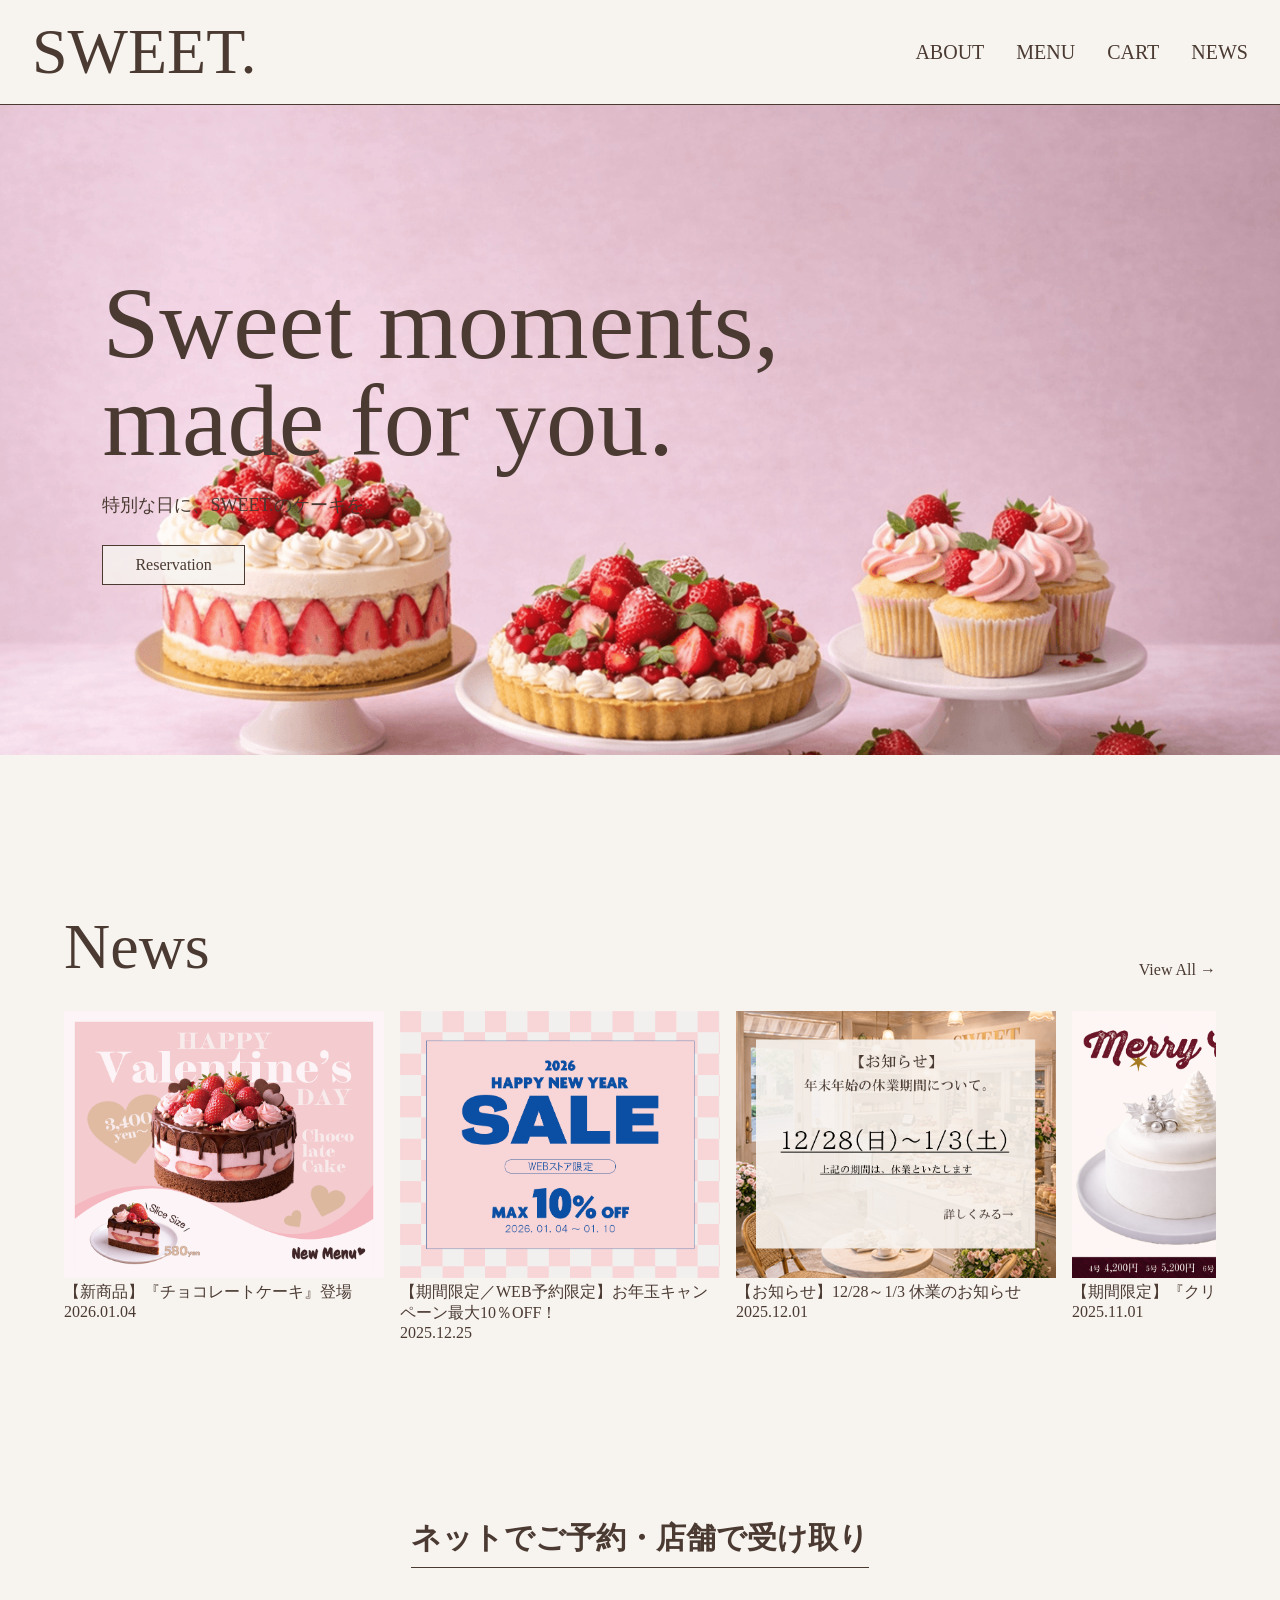
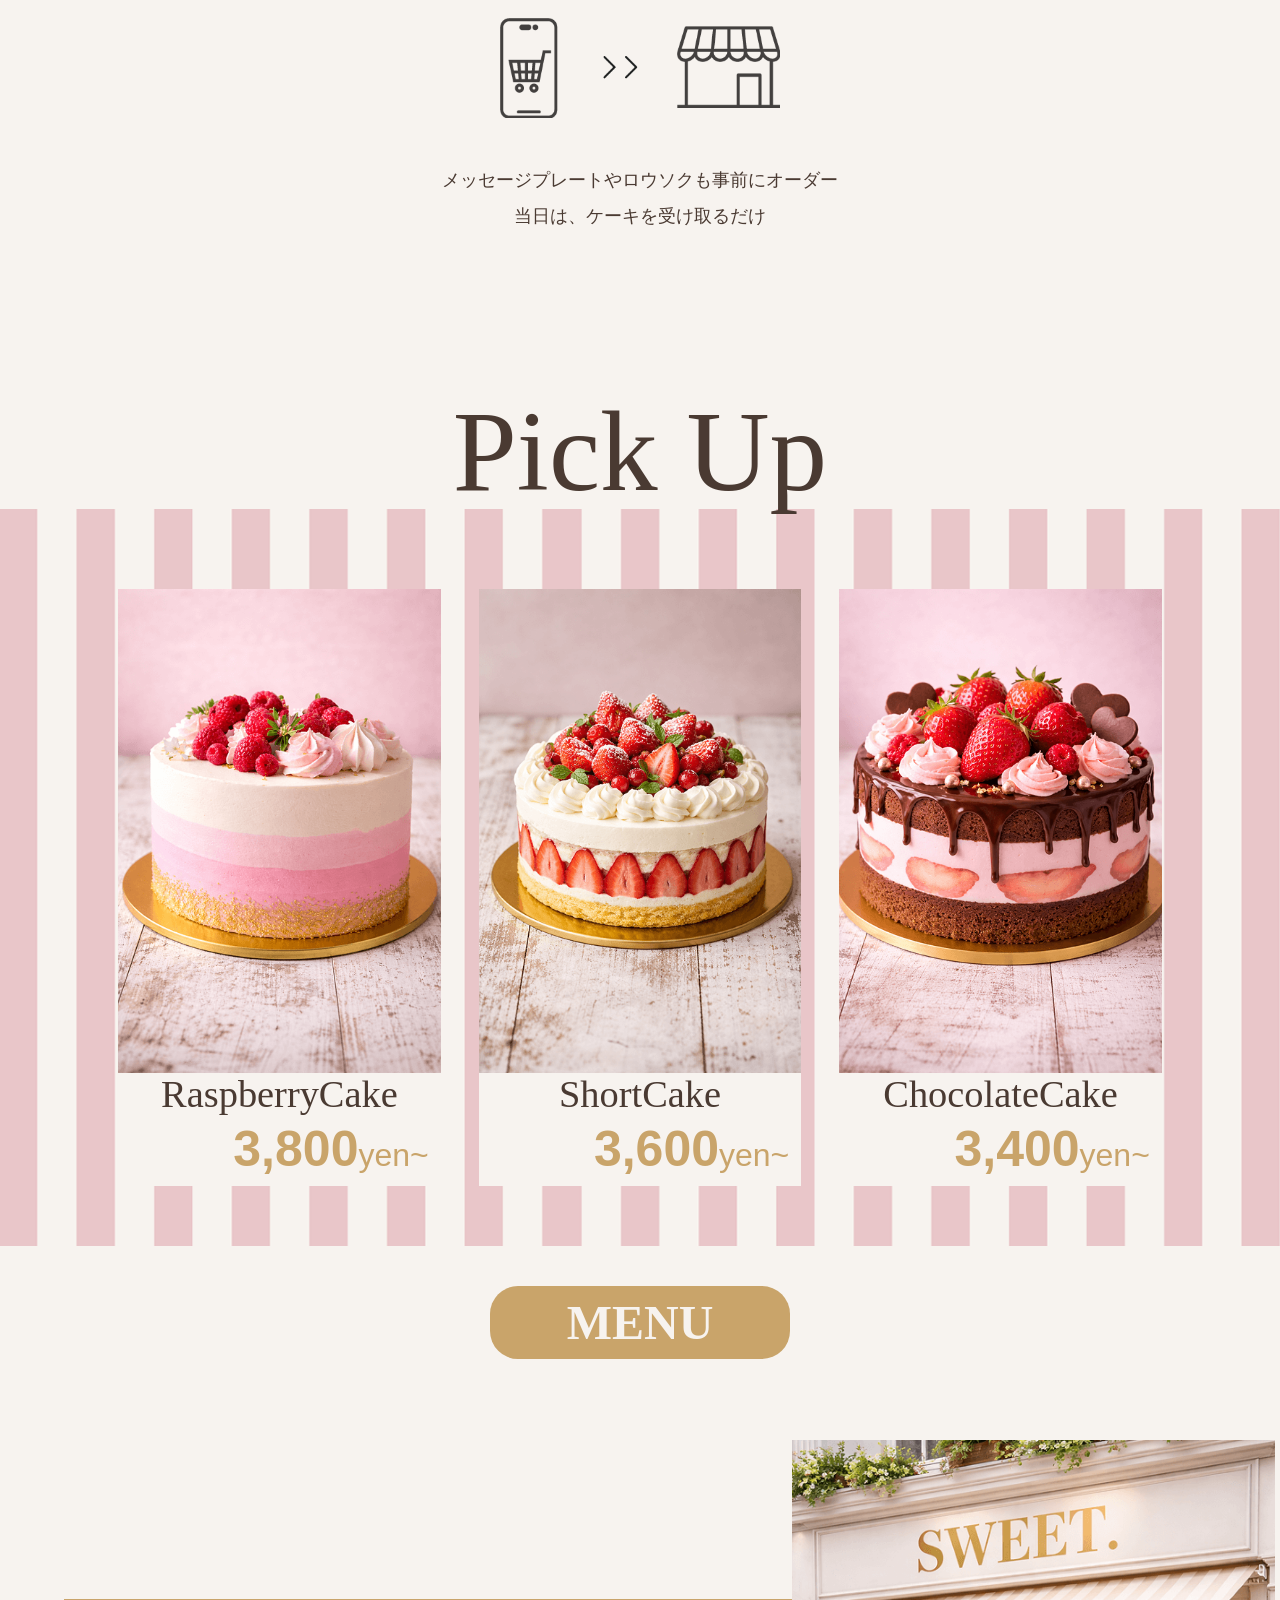
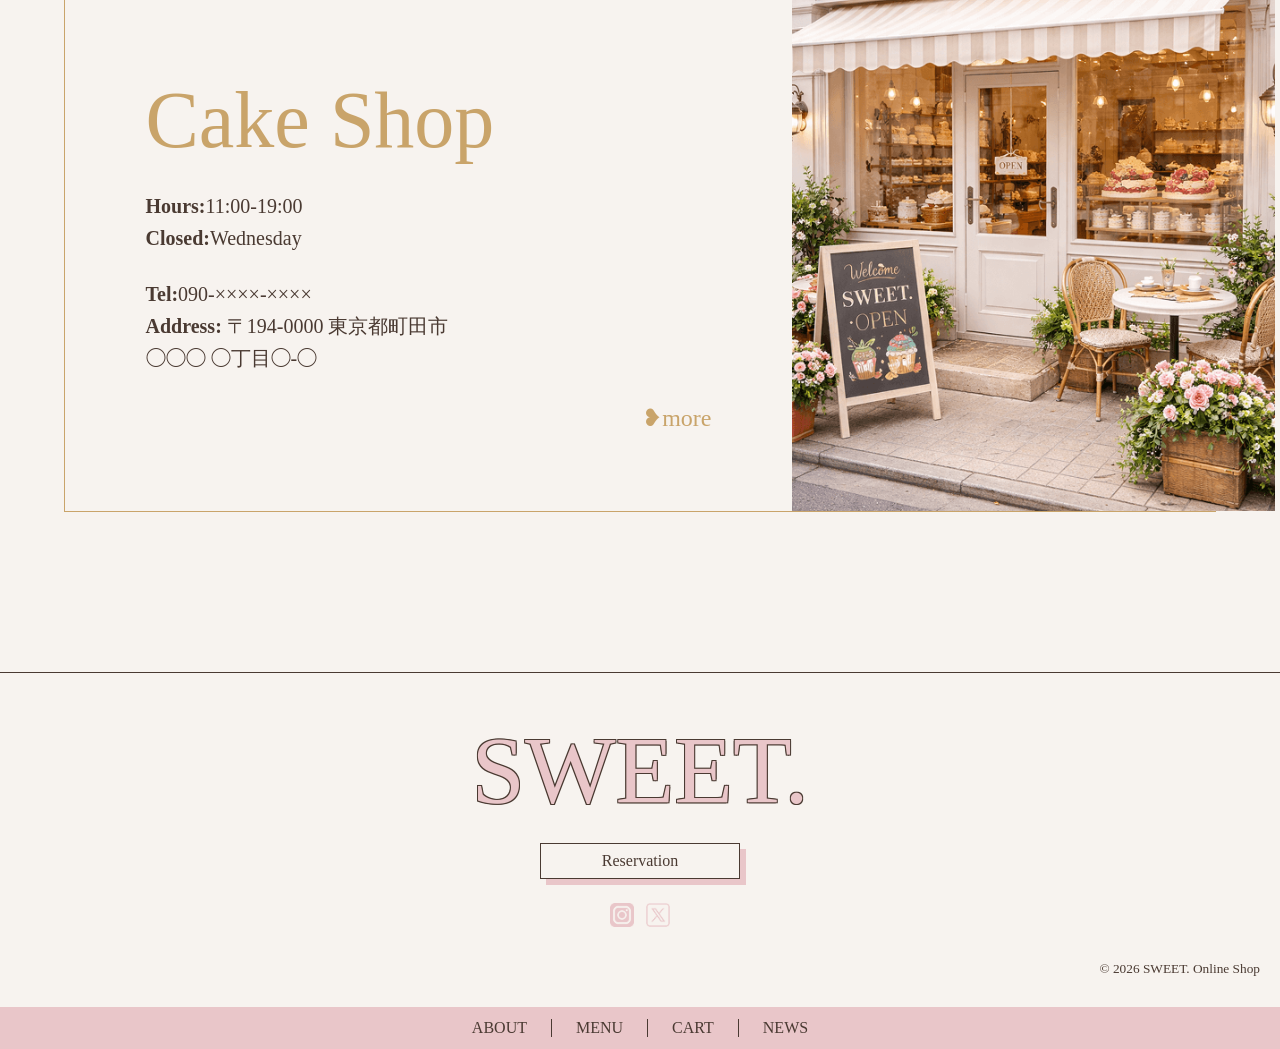
==== commit 152b49d9: "PC版のcssだいたい整えた" ====
--- a/sweet/index.html
+++ b/sweet/index.html
@@ -25,10 +25,25 @@
     </header>
 
     <main>
-        <section id="news-page-topicks" class="index-news-topicks"></section>
+        <section class="hero">
+            <div class="hero-sent">
+                <h1>Sweet moments,<br>made for you.</h1>
+                <p>特別な日に、SWEET.のケーキを。</p>
+                <a href="menu.html">Reservation</a>
+            </div>
+        </section>
+
+        <section class="index-news">
+            <div class="section-title">
+                <h2>News</h2>
+                <a href="news.html">View All →</a>
+            </div>
+
+            <div id="news-page-topicks" class="index-news-topicks"></div>
+        </section>
 
         <section class="online-shop">
-            <strong>ネットでご予約・店舗で受け取り</strong>
+            <h2>ネットでご予約・店舗で受け取り</h2>
             <img src="images/index/online-shop.png" alt="ネットでご予約・店舗で受け取り">
             <p>
                 メッセージプレートやロウソクも事前にオーダー<br>
@@ -70,37 +85,27 @@
     </main>
 
     <footer>
-
-        <section class="white">
-            <div class="line"></div>
-
+        <section class="footer-main">
             <h2>SWEET.</h2>
 
-            <div class="Reservation-buuton">
+            <div class="reservation-button">
                 <a href="menu.html">Reservation</a>
-                <div class="Reservation-box-shadow"></div>
             </div>
 
             <div class="sns">
-                <a href="#"><img src="images/index/instagram.png" alt="instagram"></a>
-                <a href="#"><img src="images/index/x.png" alt="x"></a>
+                <a href="#"><img src="images/index/instagram.png" alt="Instagram"></a>
+                <a href="#"><img src="images/index/x.png" alt="X"></a>
             </div>
 
             <small>© 2026 SWEET. Online Shop</small>
-
-            <div class="line"></div>
         </section>
 
-        <section class="pink">
+        <nav class="footer-nav">
             <a href="about.html">ABOUT</a>
-            <p>|</p>
             <a href="menu.html">MENU</a>
-            <p>|</p>
             <a href="cart.html">CART</a>
-            <p>|</p>
             <a href="news.html">NEWS</a>
-        </section>
-
+        </nav>
     </footer>
 
     <script src="js/product.js"></script>
--- a/sweet/css/style.css
+++ b/sweet/css/style.css
@@ -12,6 +12,8 @@
     --pink: #E9C6C9;
     --cleam: #F7F3EF;
     --bl: #9ab4c4;
+
+    --section-space: 160px;
 
     user-select: none;
     -webkit-user-select: none;
@@ -131,56 +133,105 @@
     color: var(--bl);
 }
 
-/*ホーム*/
+/* Index */
+.hero {
+    min-height: 650px;
+    padding: 8%;
+
+    display: flex;
+    align-items: center;
+
+    background: url("../images/header.png") center / cover no-repeat;
+}
+
+.hero-sent {
+    max-width: 700px;
+}
+
+.hero h1 {
+    font: clamp(56px, 8vw, 110px)/0.95 var(--font-title);
+}
+
+.hero-sent p {
+    margin-top: 24px;
+    font-size: 18px;
+}
+
+.hero-sent a {
+    display: inline-block;
+
+    margin-top: 28px;
+    padding: 10px 32px;
+
+    border: 1px solid var(--br);
+    background: rgba(247, 243, 239, 0.8);
+}
+
+.index-news {
+    width: 90%;
+    max-width: 1200px;
+    margin: var(--section-space) auto 0;
+}
+
+.section-title {
+    display: flex;
+    justify-content: space-between;
+    align-items: end;
+
+    margin-bottom: 32px;
+}
+
+.section-title h2 {
+    font: 64px/1 var(--font-title);
+}
+
 .index-news-topicks {
     display: flex;
     gap: 16px;
 
     overflow-x: auto;
-    overflow-y: hidden;
-
-    padding: 0 18px 16px;
-
-    scroll-behavior: smooth;
-}
-
-.index-news-topicks .news-box {
+    padding-bottom: 16px;
+}
+
+.index-news-topicks .news-box-index {
     flex: 0 0 320px;
 }
 
 .online-shop {
-    display: flex;
-    flex-direction: column;
+    width: 90%;
+    max-width: 900px;
+    margin: var(--section-space) auto 0;
+
     text-align: center;
-    margin: 0 auto;
-    margin-top: 260px;
-    gap: 60px;
-}
-
-.online-shop strong {
-    font-size: 36px;
-    border-bottom: 2px solid var(--br);
+}
+
+.online-shop h2 {
     width: fit-content;
-    display: inline-block;
-    margin: 0 auto;
+    margin: 0 auto 50px;
+    padding-bottom: 8px;
+
+    font-size: 30px;
+    border-bottom: 1px solid var(--br);
 }
 
 .online-shop img {
-    width: 32%;
-    margin: 32px auto;
+    width: 280px;
 }
 
 .online-shop p {
-    font-size: 36px;
+    margin-top: 40px;
+
+    font-size: 18px;
+    line-height: 2;
 }
 
 .pick-up {
-    margin-top: 260px;
+    margin-top: var(--section-space);
     text-align: center;
 }
 
 .pick-up h2 {
-    font: 128px/1 var(--font-title);
+    font: clamp(72px, 9vw, 128px)/1 var(--font-title);
 }
 
 .pick-up-box {
@@ -196,36 +247,36 @@
 .pick-up-box article {
     width: 30%;
     max-width: 380px;
+
     background: var(--cleam);
-}
-
-.pick-up-box article a {
-    display: block;
-}
-
+
+    transition: transform 0.2s;
+}
+
+.pick-up-box article:hover {
+    transform: translateY(-6px);
+}
+
+.pick-up-box article a,
 .pick-up-box img {
     display: block;
 }
 
 .pick-up-box .title {
-    font: 48px/1.1 var(--font-title);
+    font: clamp(28px, 3vw, 48px)/1.1 var(--font-title);
     white-space: nowrap;
 }
 
 .pick-up-box .price {
     margin: 8px 12px 12px;
+
     text-align: right;
-
     font: 50px/1 var(--font-price);
     color: var(--gold);
 }
 
 .pick-up-box .price span {
     font-size: 32px;
-}
-
-.pick-up-box article:hover {
-    transform: scale(1.03);
 }
 
 .menu-go {
@@ -245,43 +296,43 @@
 
 .cake-shop {
     width: 90%;
-    margin-top: 400px;
-
-    display: flex;
-    align-items: flex-start;
+    max-width: 1200px;
+    margin: 240px auto 0;
+
+    display: flex;
+    align-items: center;
 
     border: 1px solid var(--gold);
-    border-left: none;
 }
 
 .cake-shop-box {
     flex: 1;
-    padding: 40px 7%;
+    padding: 50px 7%;
 }
 
 .cake-shop h2 {
     margin-bottom: 30px;
 
-    font-family: var(--font-title);
-    font-size: 80px;
+    font: 80px/1 var(--font-title);
     color: var(--gold);
 }
 
 .cake-shop-sent {
-    font-size: 28px;
-    line-height: 1.5;
+    font-size: 20px;
+    line-height: 1.6;
 }
 
 .cake-shop-sent p+p {
-    margin-top: 20px;
-}
-
-.cake-shop-box a {
+    margin-top: 24px;
+}
+
+.cake-shop-box>a {
     display: block;
-    margin-top: 20px;
+
+    margin-top: 30px;
 
     text-align: right;
-    font-size: 28px;
+    font-size: 24px;
     color: var(--gold);
 }
 
@@ -289,212 +340,249 @@
     width: 42%;
     max-width: 520px;
 
-    margin-top: -160px;
-    margin-right: -60px;
-}
-
-/*メニュー*/
+    margin: -160px -60px 0 0;
+}
+
+/* MENU */
+.menu-page {
+    width: 90%;
+    max-width: 1200px;
+    margin: 0 auto;
+}
+
 .menu-title {
     display: flex;
+    align-items: center;
+    gap: 32px;
+
+    margin: 60px 0 100px;
+}
+
+.menu-title h1 {
+    font: 96px/1 var(--font-title);
+}
+
+.menu-title .line-02 {
+    flex: 1;
+}
+
+.item-list {
+    display: flex;
+    flex-direction: column;
+    gap: 80px;
+
+    margin: 0;
+}
+
+.item-list article {
+    display: grid;
+    grid-template-columns: 40% 1fr;
+    align-items: center;
+    gap: 60px;
+}
+
+.item-list article img {
+    width: 100%;
+    height: auto;
+}
+
+.item-list-sent {
+    display: flex;
+    flex-direction: column;
+}
+
+.item-list-sent h2 {
+    font: clamp(48px, 6vw, 80px)/1 var(--font-title);
+}
+
+.item-list-sent p {
+    margin: 30px 0 20px auto;
+
+    font: 72px/1 var(--font-price);
+    color: var(--gold);
+}
+
+.item-list-sent span {
+    font-size: 36px;
+}
+
+.more-link {
+    width: 100%;
+    padding: 10px;
+
+    text-align: center;
+
+    font: 40px/1.2 var(--font-title);
+    color: var(--cleam);
+
+    background: var(--pink);
+    border: 1px solid var(--br);
+    border-radius: 50px;
+}
+
+.more-link:hover {
+    background: var(--bl);
+}
+
+.item-list>.line {
+    margin: 0;
+}
+
+/* Product */
+.product-page {
+    width: 90%;
+    max-width: 1200px;
+    margin: 80px auto 0;
+
+    display: grid;
+    grid-template-columns: 42% 1fr;
+    gap: 60px;
+    align-items: start;
+}
+
+.left img {
+    width: 100%;
+    display: block;
+}
+
+.left>p {
+    margin-top: 16px;
+
+    font-size: 16px;
+    line-height: 1.8;
+}
+
+.right h2 {
+    font-size: 32px;
+}
+
+.right h2 span {
+    margin-left: 8px;
+    font-size: 20px;
+}
+
+.right>p {
+    margin-top: 8px;
+}
+
+.product-price {
+    margin-top: 30px;
+
+    font-size: 56px;
+}
+
+.product-price span {
+    font-size: 24px;
+}
+
+.product-form {
+    display: flex;
+    flex-direction: column;
+    gap: 28px;
+
+    margin-top: 50px;
+
+    font-size: 18px;
+}
+
+.product-button {
+    display: flex;
+    gap: 20px;
+}
+
+.qty {
+    display: flex;
+}
+
+.qty span {
+    width: 40px;
+
+    display: flex;
+    align-items: center;
     justify-content: center;
-    align-items: center;
-}
-
-.menu-title h1 {
+
+    border: 1px solid var(--br);
+    background: white;
+}
+
+.date-box,
+.time-box {
+    display: flex;
+    align-items: center;
+    gap: 10px;
+
+    margin-top: 8px;
+}
+
+.date-box p {
+    font-size: 14px;
+    color: red;
+}
+
+.option-group {
+    line-height: 1.8;
+    margin-top: 10px;
+}
+
+.message-plate {
+    margin-top: 24px;
+}
+
+.option-detail {
+    display: flex;
+    flex-direction: column;
+    gap: 8px;
+}
+
+.option-detail textarea {
+    width: 100%;
+    max-width: 500px;
+
+    margin-top: 10px;
+    padding: 8px;
+
+    resize: vertical;
+}
+
+.add-btn {
+    width: 320px;
+
+    margin: 30px auto 0;
+    padding: 14px;
+
     font-family: var(--font-title);
-    font-size: 128px;
-    margin: 0 40px;
-}
-
-.menu-page {
-    margin: 0 auto;
-}
-
-.item-list {
-    display: flex;
-    flex-direction: column;
-    width: 90%;
-    margin: 100px auto;
-    gap: 100px;
-}
-
-.item-list article {
-    display: flex;
-    gap: 60px;
-}
-
-.item-list article img {
-    width: 445px;
-    height: 415px;
-}
-
-.item-list-sent {
-    width: 100%;
-    display: flex;
-    flex-direction: column;
-    align-items: flex-start;
-    margin: 10px 0;
-}
-
-.item-list-sent h2 {
-    font-family: var(--font-title);
-    font-size: 110px;
-}
-
-.item-list-sent p {
-    font-family: var(--font-price);
-    color: var(--gold);
-    font-size: 120px;
-    margin-left: auto;
-}
-
-.item-list-sent span {
-    font-size: 72px;
-}
-
-.more-link {
-    width: 80%;
-    font-family: var(--font-title);
-    font-size: 62px;
-    display: flex;
-    align-items: center;
-    justify-content: center;
-    padding-bottom: 20px;
-    margin: 0 auto;
-
+    font-size: 28px;
+
+    background: transparent;
+    color: var(--br);
+
+    border: 1px solid var(--br);
+    border-radius: 50px;
+
+    cursor: pointer;
+}
+
+.add-btn:hover {
     color: var(--cleam);
-    background-color: var(--pink);
-    border: 1px solid var(--br);
-    border-radius: 78px;
-}
-
-.page-select {
-    display: flex;
-    justify-content: center;
-    gap: 40px;
-    font-size: 40px;
-    margin-top: 20px;
-}
-
-.page-select a {
+    background: var(--pink);
+}
+
+/* CART emp */
+.cart-page-emp {
+    width: 90%;
+    max-width: 1000px;
+    margin: 80px auto 0;
+
+    text-align: center;
+}
+
+.cart-page-emp h1 {
+    font: clamp(56px, 8vw, 96px)/1 var(--font-title);
+}
+
+.cart-page-emp h1 span {
     color: var(--pink);
-    text-decoration: underline;
-    text-decoration-thickness: 3px;
-}
-
-/*商品ページ*/
-.product-page-a {
-    display: flex;
-    width: 100%;
-    max-width: 1440px;
-    margin: 0 auto;
-    padding-top: 260px;
-    padding-bottom: 10px;
-    padding-left: 24px;
-    background-color: var(--cleam);
-}
-
-.product-page {
-    display: flex;
-    padding-top: 0;
-    gap: 20px;
-}
-
-.left {
-    width: 40%;
-    margin-left: 24px;
-}
-
-.left p {
-    font-size: 24px;
-}
-
-.right {
-    display: flex;
-    flex-direction: column;
-    width: 60%;
-    margin-right: 24px;
-}
-
-.right h2 {
-    font-family: var(--font-body);
-    font-size: 60px;
-}
-
-.product-price {
-    margin-top: 20px;
-    font-size: 64px;
-}
-
-.product-price span {
-    font-size: 36px;
-}
-
-.product-form {
-    display: flex;
-    flex-direction: column;
-    margin: 100px 0;
-    gap: 24px;
-    font-size: 24px;
-}
-
-.product-button {
-    display: flex;
-    gap: 24px;
-}
-
-.qty {
-    display: flex;
-    gap: 2px;
-}
-
-.qty span {
-    width: 32px;
-    text-align: right;
-    border: 1px solid;
-    background-color: #ffffff;
-}
-
-.date-box {
-    margin-top: 4px;
-    display: flex;
-    font-size: 18px;
-    color: red;
-}
-
-.time-box {
-    margin-top: 2px;
-    display: flex;
-    font-size: 18px;
-    color: red;
-}
-
-.product-form textarea {
-    width: 60%;
-    resize: none;
-}
-
-.add-btn {
-    font-family: var(--font-body);
-    font-size: 32px;
-    background-color: var(--cleam);
-    border: 1px solid var(--br);
-    border-radius: 55px;
-    width: 360px;
-    height: 76px;
-    text-align: center;
-    margin-top: 100px;
-}
-
-/*カート　空*/
-.cart-page-emp h1 {
-    font-family: var(--font-title);
-    text-align: center;
-    font-size: 96px;
-}
-
-.cart-page-emp span {
-    color: var(--pink);
+
     text-shadow:
         -1px -1px 0 var(--br),
         1px -1px 0 var(--br),
@@ -503,374 +591,467 @@
 }
 
 .cart-page-emp img {
-    display: flex;
-    justify-content: center;
-    width: 480px;
-    margin: 200px auto;
-}
-
-.cart-page-emp button {
-    display: flex;
-    justify-content: center;
-    align-items: center;
-    width: 600px;
-    height: 132px;
+    display: block;
+    width: min(480px, 70%);
+    margin: 100px auto;
+}
+
+.cart-page-emp a {
+    display: block;
+    width: fit-content;
+
     margin: 0 auto;
-
-    font-family: var(--font-title);
-    font-size: 48px;
+    padding: 12px 36px;
+
+    font-size: 20px;
+
+    border: 1px solid var(--br);
+    border-radius: 40px;
+}
+
+.cart-page-emp a:hover {
     color: var(--cleam);
-    background-color: var(--pink);
-    border: 1px solid var(--br);
-    border-radius: 78px;
-}
-
-/*カート*/
+    background: var(--pink);
+}
+
+/* CART */
 .cart-title {
-    font-family: var(--font-title);
-    font-size: 128px;
+    margin-top: 60px;
+
     text-align: center;
+    font: 96px/1 var(--font-title);
 }
 
 .cart-table {
-    font-family: var(--font-body);
-    width: 90%;
-    margin: 120px auto 0;
-}
-
-.cart-table h2 {
-    font-size: 40px;
-}
-
-.orderlist {
-    display: grid;
-
-    grid-template-columns:
-        2fr 1fr 1fr 1fr 80px;
-
-    gap: 20px;
-    align-items: center;
-}
-
-.cart-area {
-    display: flex;
-    flex-direction: column;
-    gap: 6px;
-    margin: 10px auto 32px;
-}
-
+    width: 90%;
+    max-width: 1200px;
+    margin: 100px auto 0;
+}
+
+.orderlist,
 .cart-area-product {
     display: grid;
-
-    grid-template-columns:
-        2fr 1fr 1fr 1fr 80px;
-
-    align-items: center;
+    grid-template-columns: 2fr 1fr 1fr 1fr 100px;
     gap: 20px;
+    align-items: center;
+}
+
+.orderlist {
+    padding: 0 16px 12px;
+}
+
+.cart-area {
+    display: flex;
+    flex-direction: column;
+    gap: 8px;
+
+    margin-top: 8px;
+}
+
+.cart-area-product {
+    padding: 24px 16px;
 
     border: 1px solid var(--br);
-    padding: 20px 16px;
+}
+
+.cart-area-product button {
+    background: transparent;
+    border: 1px solid var(--br);
+    cursor: pointer;
+}
+
+.cart_del {
+    text-align: center;
+}
+
+.cart_del button {
+    padding: 6px 12px;
+    white-space: nowrap;
 }
 
 .cart-total {
-    margin-top: 24px;
+    margin-top: 40px;
 }
 
 .total-box {
     display: flex;
     justify-content: space-between;
-    width: 100%;
-    align-items: center;
+    align-items: center;
+
+    padding: 0 16px 16px;
+}
+
+.total-box h2 {
+    font: 48px/1 var(--font-title);
 }
 
 .total-box strong {
+    margin: 0;
+
+    font-size: 48px;
+}
+
+.cart-line {
+    margin-top: 100px;
+}
+
+.cart-pay {
+    display: flex;
+    justify-content: space-between;
+    align-items: flex-start;
+
+    padding: 30px 0;
+}
+
+.cart-pay h2 {
+    width: auto;
+
+    font: 48px/1 var(--font-title);
+}
+
+.cart-pay form {
+    width: auto;
+
+    display: flex;
+    flex-direction: column;
+    gap: 12px;
+
+    font-size: 18px;
+}
+
+.cart-pay label {
     white-space: nowrap;
-    margin-right: 200px;
-    font-size: 40px;
-}
-
-.cart-line {
-    margin-top: 120px;
-}
-
-.cart-pay {
-    display: flex;
-    margin: 18px 0;
-}
-
-.cart-pay h2 {
-    width: 80%;
-}
-
-.cart-pay form {
-    display: flex;
-    flex-direction: column;
-    width: 20%;
-    font-size: 24px;
-}
-
-.cart-table button {
-    font-size: 24px;
-    margin-left: 24px;
-
-    background-color: transparent;
+}
+
+.back-btn {
+    margin-top: 16px;
+    padding: 6px 12px;
+
+    background: transparent;
+    border: 1px solid var(--br);
+
+    font-size: 18px;
+    cursor: pointer;
 }
 
 .cart-order {
-    display: flex;
-    justify-content: center;
-    align-items: center;
-    font-family: var(--font-title);
-    font-size: 64px;
+    display: block;
+
+    width: min(600px, 80%);
+    margin: 80px auto 0;
+    padding: 20px;
+
+    font: 56px/1 var(--font-title);
+
     color: var(--pink);
-    background-color: var(--cleam);
+    background: transparent;
+
     border: 1px solid var(--br);
-    border-radius: 77px;
+    border-radius: 60px;
+
     text-shadow:
         -1px -1px 0 var(--br),
         1px -1px 0 var(--br),
         -1px 1px 0 var(--br),
         1px 1px 0 var(--br);
-    margin: 60px auto 0;
-
-    width: 600px;
-    height: 132px;
-}
-
-/*アバウト*/
+
+    cursor: pointer;
+}
+
+.cart-order:hover {
+    background: var(--pink);
+    color: var(--cleam);
+    text-shadow: none;
+}
+
+/* ABOUT */
 .about-p {
+    margin-top: var(--section-space);
+    text-align: center;
+    font-size: 20px;
+}
+
+.joshou {
+    width: 90%;
+    max-width: 1000px;
+    margin: 80px auto 0;
+
+    text-align: center;
+    font-size: 20px;
+    line-height: 2;
+}
+
+.concept {
+    margin-bottom: 60px;
+
+    font-size: 40px;
+    font-weight: bold;
+}
+
+.kodawari {
+    margin-top: var(--section-space);
+}
+
+.kodawari-title {
+    display: flex;
+    align-items: center;
+    gap: 24px;
+
+    width: 90%;
+    margin: 0 auto 60px;
+}
+
+.kodawari-title h2 {
+    white-space: nowrap;
+    font-size: 48px;
+}
+
+.kodawari-box {
+    display: flex;
+    align-items: center;
+    gap: 60px;
+
+    width: 90%;
+    max-width: 1200px;
+    margin: 0 auto;
+}
+
+.kodawari-box img {
+    width: 40%;
+}
+
+.kodawari-sent {
+    flex: 1;
+
+    display: flex;
+    flex-direction: column;
+    gap: 24px;
+
+    font-size: 20px;
+    line-height: 1.9;
+}
+
+.kodawari-sent strong {
+    font-size: 22px;
+}
+
+.kodawari-sent-02 {
+    display: flex;
+    flex-direction: column;
+
+    width: 75%;
+    max-width: 1200px;
+    margin: 40px auto;
+}
+
+.ichigo {
+    margin-top: var(--section-space);
+    padding: 100px 20px;
+
+    background: url("../images/about/hatake.png") center / cover no-repeat;
+}
+
+.ichigo-box {
     width: 100%;
-    max-width: 1440px;
-    background-color: var(--cleam);
+    max-width: 900px;
+    margin: 0 auto;
+    padding: 50px;
+
+    background: rgba(255, 255, 255, 0.88);
+}
+
+.ichigo-box h2 {
+    margin-bottom: 35px;
+
     text-align: center;
-    padding-top: 20px;
+    font-size: 40px;
+}
+
+.ichigo-box p {
+    font-size: 17px;
+    line-height: 2;
+}
+
+.yousu {
+    width: 90%;
+    max-width: 1100px;
+    margin: var(--section-space) auto;
+}
+
+.yousu h2 {
+    margin-bottom: 60px;
+
+    text-align: center;
+    font-size: 48px;
+}
+
+.yousu-box {
+    display: flex;
+    flex-direction: column;
+    gap: 80px;
+}
+
+.yousu-sent {
+    display: flex;
+    align-items: center;
+    gap: 50px;
+}
+
+.yousu-sent p {
+    flex: 1;
+    font-size: 17px;
+    line-height: 2;
+}
+
+.yousu-sent img {
+    width: 42%;
+}
+
+/* NEWS */
+.news-page-title {
+    width: 90%;
+    max-width: 1000px;
+    margin: 80px auto 20px;
+
+    font-size: 40px;
+}
+
+.news-page-topicks {
+    width: 90%;
+    max-width: 1000px;
     margin: 0 auto;
-}
-
-.joshou {
-    text-align: center;
+
     display: flex;
     flex-direction: column;
-    gap: 100px;
-    font-size: 32px;
-
-}
-
-.concept {
-    font-size: 48px;
-    text-decoration: underline;
-    text-shadow: 0 -1px 12px rgba(206, 94, 94, 0.5);
-}
-
-.picture {
-    width: 100%;
-    display: flex;
-    gap: 0px;
-    overflow: hidden;
-}
-
-.trans {
-    display: flex;
-    transition: transform 0.6s ease;
-}
-
-.trans img {
-    width: 30%;
+}
+
+.news-box {
+    border: none;
+    border-bottom: 1px solid var(--br);
+}
+
+.news-box a {
+    display: flex;
+    align-items: center;
+    gap: 30px;
+
+    padding: 20px 0;
+}
+
+.news-box img {
+    width: 180px;
+    height: auto;
     flex-shrink: 0;
 }
 
-.kodawari {
-    display: flex;
-    flex-direction: column;
-    margin-top: 260px;
-}
-
-.kodawari-title {
-    display: flex;
-    justify-content: center;
-    align-items: center;
-    gap: 24px;
-    margin-bottom: 80px;
-}
-
-.kodawari-title h2 {
-    font-size: 64px;
-    white-space: nowrap;
-}
-
-.kodawari-box {
-    width: 90%;
-    margin: 0 auto;
-    display: flex;
-    gap: 24px;
-}
-
-.kodawari-box img {
-    height: 100%;
-}
-
-.kodawari-sent {
-    font-family: var(--font-body);
-    font-size: 32px;
-    display: flex;
-    flex-direction: column;
-    gap: 20px;
-}
-
-.kodawari-sent-02 {
-    width: 90%;
-    margin: 60px auto 80px;
-}
-
-.ichigo {
-    margin-top: 260px;
-    display: flex;
-    flex-direction: column;
-    background: url(../images/about/hatake.png);
-    height: 959px;
-}
-
-.ichigo-box {
-    background-color: rgba(255, 255, 255, 0.9);
-    width: 1320px;
-    height: 740px;
-    margin: auto;
-}
-
-.ichigo-box h2 {
-    font-family: var(--font-body);
-    font-size: 64px;
-    text-align: center;
-    margin: 24px auto;
-}
-
-.ichigo-box p {
-    width: 84%;
-    margin: 0 auto 40px;
-}
-
-.yousu {
-    margin-top: 260px;
-    display: flex;
-    flex-direction: column;
-}
-
-.yousu h2 {
-    font-family: var(--font-body);
-    text-align: center;
-    font-size: 64px;
-}
-
-.yousu-box {
-    width: 80%;
-    margin: 80px auto 0;
-    display: flex;
-    flex-direction: column;
-    gap: 60px;
-}
-
-.yousu-sent {
-    display: flex;
-    width: 100%;
-    font-size: 32px;
-    gap: 24px;
-}
-
-/*ニュース*/
-.news-page-title {
-    font-family: var(--font-body);
-    font-size: 32px;
-    margin-left: 24px;
-}
-
-.news-page-topicks {
-    display: flex;
-    gap: 12px;
-    margin: 32px auto 0;
-    padding: 0 24px;
-}
-
-.news-box {
-    display: flex;
-    flex-direction: column;
-    border: 1px solid var(--br);
-}
-
-.news-box:hover {
-    transform: scale(1.03);
-}
-
 .news-box p {
+    flex: 1;
+
+    padding: 0;
     font-size: 18px;
-    padding: 0 4px;
+    line-height: 1.7;
 }
 
 .news-box p span {
     display: block;
+
+    margin-top: 8px;
+
+    text-align: left;
+    font-size: 14px;
+}
+
+.news-box a::after {
+    content: "›";
+
+    margin-left: auto;
+
+    font-size: 30px;
+}
+
+.news-box:hover {
+    transform: none;
+    opacity: 0.7;
+}
+
+/* NEWS article */
+.news-article {
+    width: 90%;
+    max-width: 1000px;
+    margin: 100px auto 0;
+}
+
+.news-article h2 {
+    margin-bottom: 20px;
+
+    font-size: 32px;
+    line-height: 1.5;
+}
+
+.news-sent {
+    width: 90%;
+    margin: 20px auto 0;
+}
+
+.news-sent>span {
+    display: block;
+
+    margin-bottom: 50px;
+
     text-align: right;
-    margin-right: 4px;
-}
-
-/*記事*/
-.news-article {
-    max-width: 1440px;
-    width: 100%;
-    background-color: var(--cleam);
-    margin: 0 auto;
-    padding: 40px 0 260px;
-}
-
-.news-article h2 {
-    display: block;
-    margin: 200px auto 20px;
-    width: 90%;
-    font-size: 32px;
-}
-
-.news-sent {
-    width: 80%;
-    margin: 10px auto 0;
-}
-
-.news-sent span {
-    display: block;
-    text-align: right;
-    margin: 4px auto;
-    font-size: 24px;
-}
-
-.news-article p {
-    margin: 60px auto 0;
-    font-size: 30px;
-}
-
-.news-sent p span {
+    font-size: 18px;
+}
+
+.news-sent p {
+    margin-bottom: 32px;
+
+    font-size: 20px;
+    line-height: 2;
+}
+
+.news-article>.line {
+    margin-top: 50px;
+}
+
+.back-btn {
+    margin-top: 20px;
+    padding: 8px 18px;
+
+    font-family: var(--font-body);
+    font-size: 16px;
+
+    color: var(--br);
+    background: transparent;
+
+    border: 1px solid var(--br);
+    cursor: pointer;
+}
+
+.back-btn:hover {
+    color: var(--cleam);
+    background: var(--pink);
+}
+
+/* フッター */
+footer {
+    margin-top: var(--section-space);
+    border-top: 1px solid var(--br);
+}
+
+.footer-main {
+    padding: 50px 20px 30px;
+
     display: flex;
     flex-direction: column;
-    width: 100%;
-    text-align: left;
-    margin: 60px auto;
-    font-size: 24px;
-}
-
-/*フッター*/
-footer {
-    width: 100%;
-    background-color: var(--cleam);
-}
-
-.white {
-    width: 100%;
+    align-items: center;
+
     text-align: center;
-    display: flex;
-    flex-direction: column;
-    align-items: center;
-}
-
-.white h2 {
-    font-family: var(--font-title);
-    font-size: 96px;
+}
+
+.footer-main h2 {
+    font: 96px/1 var(--font-title);
     color: var(--pink);
+
     text-shadow:
         -1px -1px 0 var(--br),
         1px -1px 0 var(--br),
@@ -878,124 +1059,188 @@
         1px 1px 0 var(--br);
 }
 
-.Reservation-buuton {
+.reservation-button {
+    margin: 24px 0;
+}
+
+.reservation-button a {
+    display: block;
     width: 200px;
-    height: 38px;
-    margin: 20px auto;
-
-    position: relative;
-}
-
-.Reservation-buuton a {
-    background: var(--cleam);
+    padding: 8px;
+
     border: 1px solid var(--br);
-    font-size: 20px;
-    color: var(--br);
-    text-decoration: none;
-    display: flex;
-    align-items: center;
+    box-shadow: 6px 6px 0 var(--pink);
+}
+
+.sns {
+    display: flex;
+    gap: 12px;
+    margin-bottom: 30px;
+}
+
+.sns img {
+    width: 24px;
+}
+
+.footer-main small {
+    margin-left: auto;
+}
+
+.footer-nav {
+    padding: 12px;
+
+    display: flex;
     justify-content: center;
-
-    width: 200px;
-    height: 38px;
-
-    position: relative;
-    z-index: 2;
-}
-
-.Reservation-box-shadow {
-    position: absolute;
-    z-index: 1;
-    left: 6px;
-    top: 6px;
-
-    width: 200px;
-    height: 38px;
-
-    background-color: var(--pink);
-    border-right: 1px solid var(--br);
-    border-bottom: 1px solid var(--br);
-}
-
-.sns {
-    display: flex;
-    align-self: center;
-    gap: 12px;
-    margin-bottom: 40px;
-}
-
-.white small {
-    margin: 0 10px 0 auto;
+    gap: 0;
+
+    background: var(--pink);
+}
+
+.footer-nav a {
+    padding: 0 24px;
     font-size: 16px;
 }
 
-.pink {
-    width: 100%;
-    background-color: var(--pink);
-    display: flex;
-    justify-content: center;
-    align-items: center;
-    gap: 40px;
-}
-
-.pink a {
-    text-decoration: none;
-    color: var(--br);
-    font-size: 20px;
-}
-
-.pink p {
-    font-size: 20px;
-}
-
-/*ホバーブルー*/
-.header-title:hover,
-.header-list a:hover,
-.header-list-02 a:hover,
-.cake-shop a:hover,
-.Reservation-buuton a:hover,
-.pink a:hover,
-.page-select a:hover,
-.product-page-a a:hover,
-.cart-table button:hover,
-.news-box p:hover {
-    color: var(--bl);
-}
-
-.header-list a:hover {
-    text-decoration: none;
-}
-
-.menu-go:hover {
-    color: var(--cleam);
-    background-color: var(--gold);
-    border-color: var(--gold);
-}
-
-.item-list-sent a:hover,
-.emp-button:hover {
-    background-color: var(--bl);
-}
-
-.add-btn:hover {
-    background-color: var(--pink);
-}
-
-.cart-order:hover {
-    background-color: var(--pink);
-}
-
-.page-select a:hover {
-    text-decoration: none;
-}
-
-.add-btn:hover,
-.cart-order:hover {
-    color: var(--cleam);
-}
-
-.topicks-article-button a:hover,
-.thx-button a:hover {
-    color: var(--cleam);
-    background-color: var(--pink);
+.footer-nav a+a {
+    border-left: 1px solid var(--br);
+}
+
+
+@media (max-width: 768px) {
+
+    :root {
+        --section-space: 100px;
+    }
+
+    /* Header */
+    header {
+        padding: 16px;
+    }
+
+    .header-title {
+        font-size: 42px;
+    }
+
+    .header-list nav ul {
+        gap: 14px;
+    }
+
+    .header-list a {
+        font-size: 13px;
+    }
+
+    /* Index */
+    .hero {
+        min-height: 500px;
+        padding: 40px 24px;
+    }
+
+    .hero h1 {
+        font-size: 52px;
+    }
+
+    .section-title h2 {
+        font-size: 48px;
+    }
+
+    .index-news-topicks {
+        margin-right: -5%;
+    }
+
+    .index-news-topicks .news-box-index {
+        flex: 0 0 75%;
+    }
+
+    .online-shop h2 {
+        font-size: 22px;
+    }
+
+    .online-shop img {
+        width: 180px;
+    }
+
+    .online-shop p {
+        font-size: 15px;
+    }
+
+    .pick-up h2 {
+        font-size: 64px;
+    }
+
+    .pick-up-box {
+        justify-content: flex-start;
+        overflow-x: auto;
+
+        padding: 50px 24px;
+    }
+
+    .pick-up-box article {
+        flex: 0 0 75%;
+        width: auto;
+    }
+
+    .pick-up-box .price {
+        font-size: 40px;
+    }
+
+    .cake-shop {
+        margin-top: 140px;
+        flex-direction: column;
+    }
+
+    .cake-shop-box {
+        width: 100%;
+        padding: 40px 24px;
+    }
+
+    .cake-shop h2 {
+        font-size: 56px;
+    }
+
+    .cake-shop-sent {
+        font-size: 16px;
+    }
+
+    .cake-shop-img {
+        width: 100%;
+        max-width: none;
+        margin: 0;
+    }
+
+    /* Menu */
+    .menu-title {
+        gap: 16px;
+        margin: 40px 0 60px;
+    }
+
+    .menu-title h1 {
+        font-size: 64px;
+    }
+
+    .item-list {
+        gap: 60px;
+    }
+
+    .item-list article {
+        grid-template-columns: 1fr;
+        gap: 20px;
+    }
+
+    .item-list-sent h2 {
+        font-size: 44px;
+    }
+
+    .item-list-sent p {
+        margin-top: 16px;
+        font-size: 48px;
+    }
+
+    .item-list-sent span {
+        font-size: 24px;
+    }
+
+    .more-link {
+        margin-top: 12px;
+        font-size: 30px;
+    }
 }
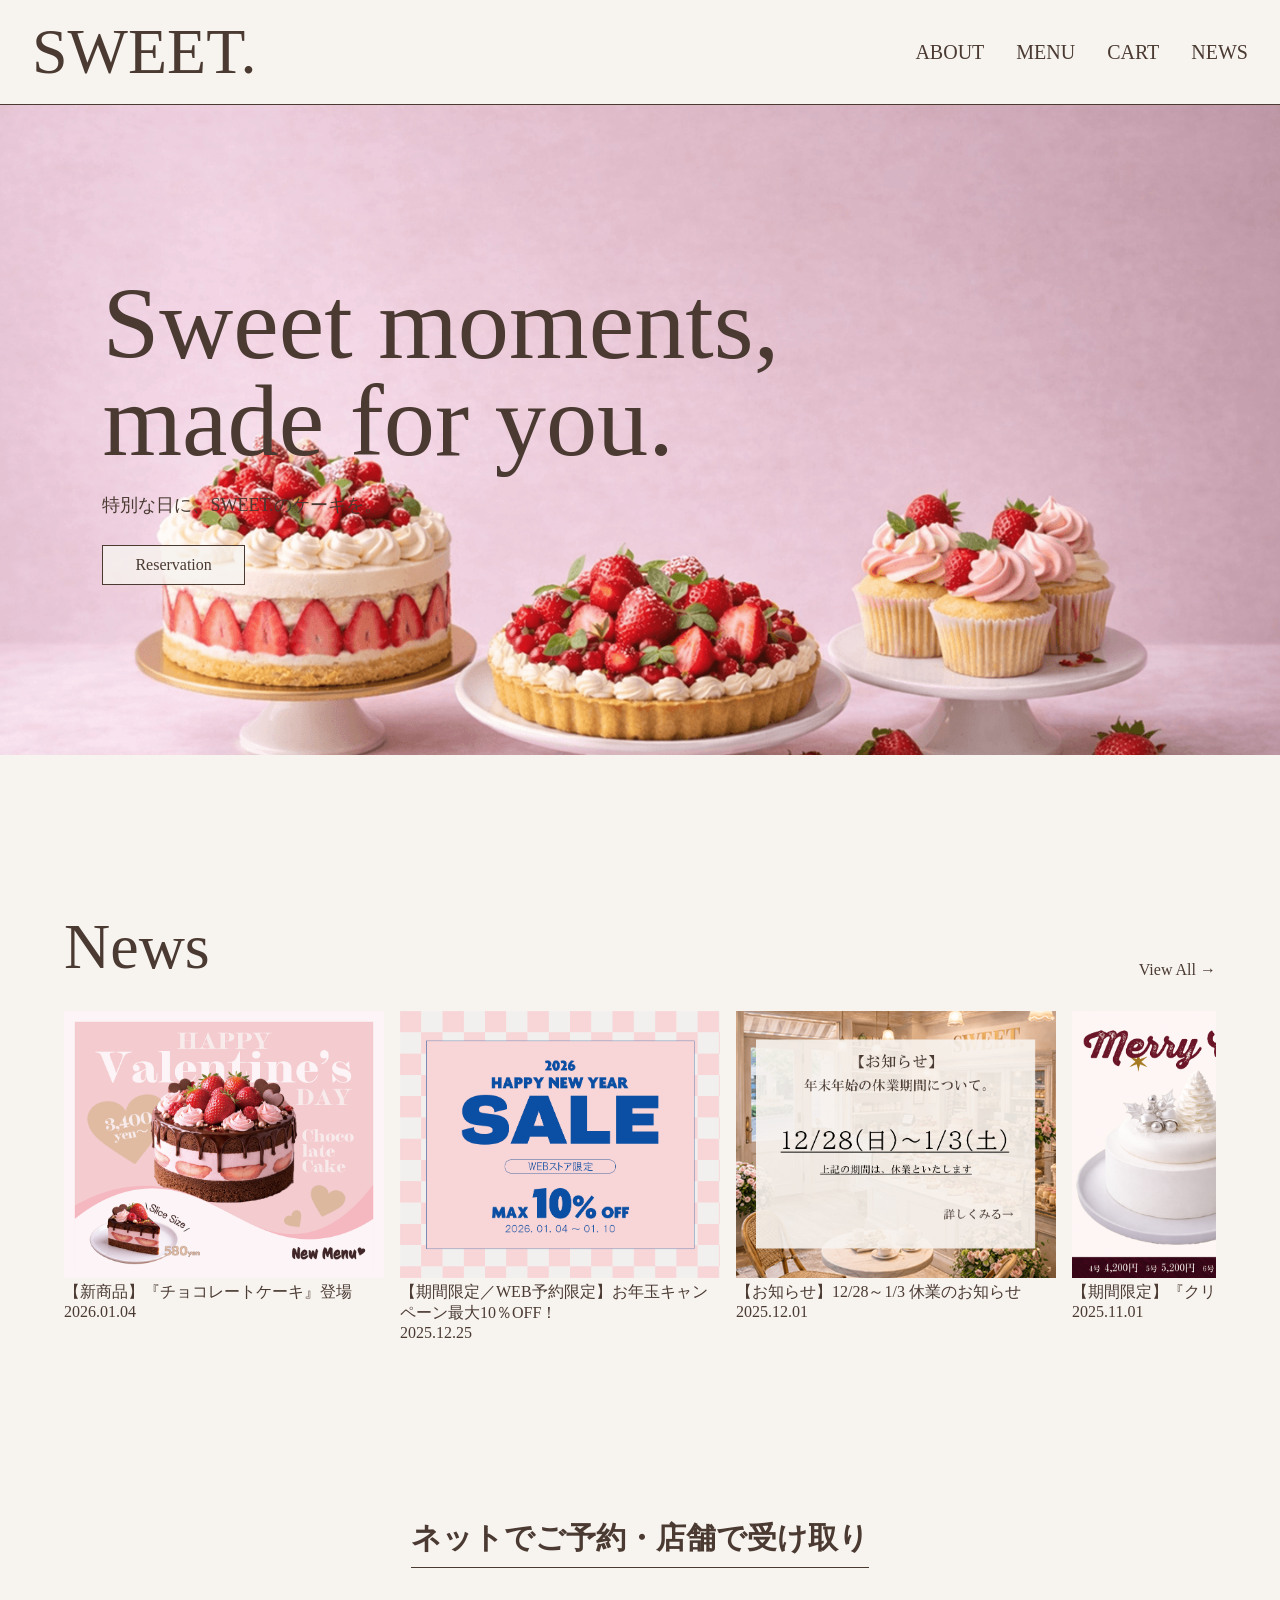
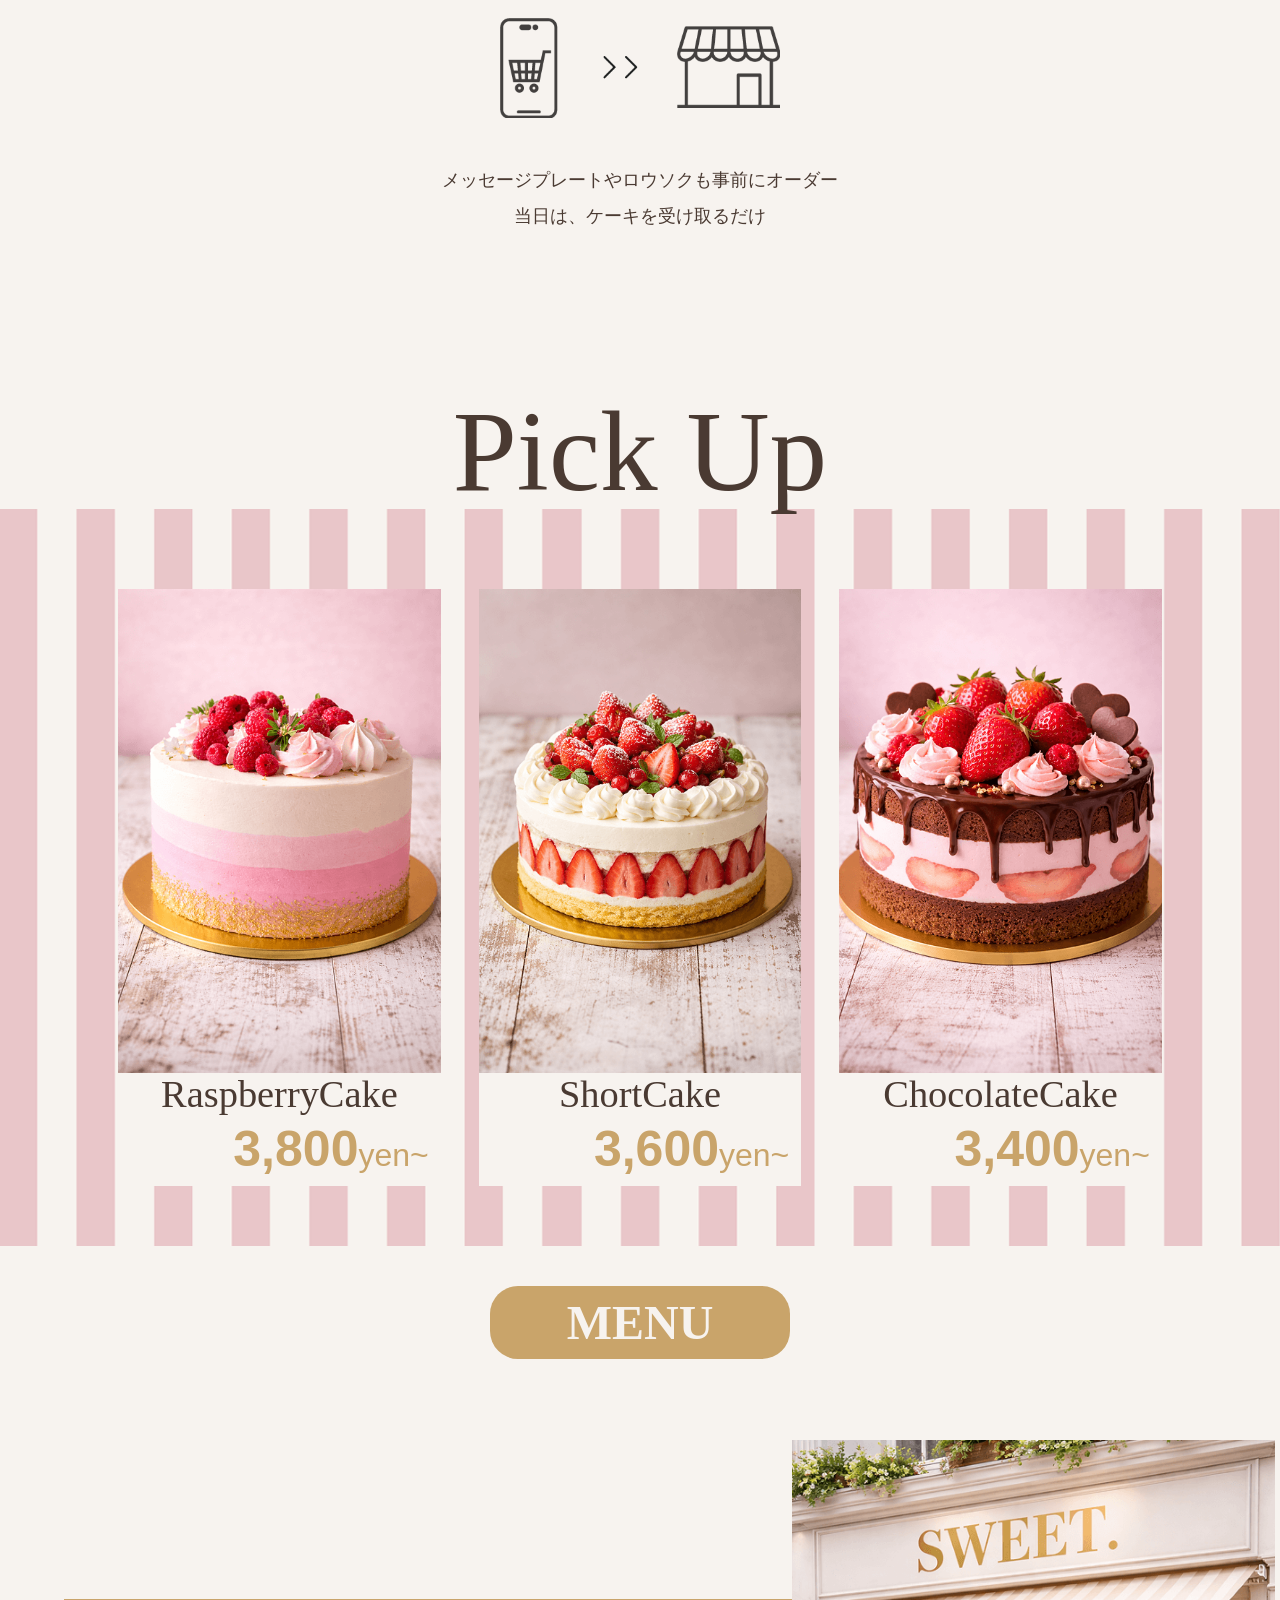
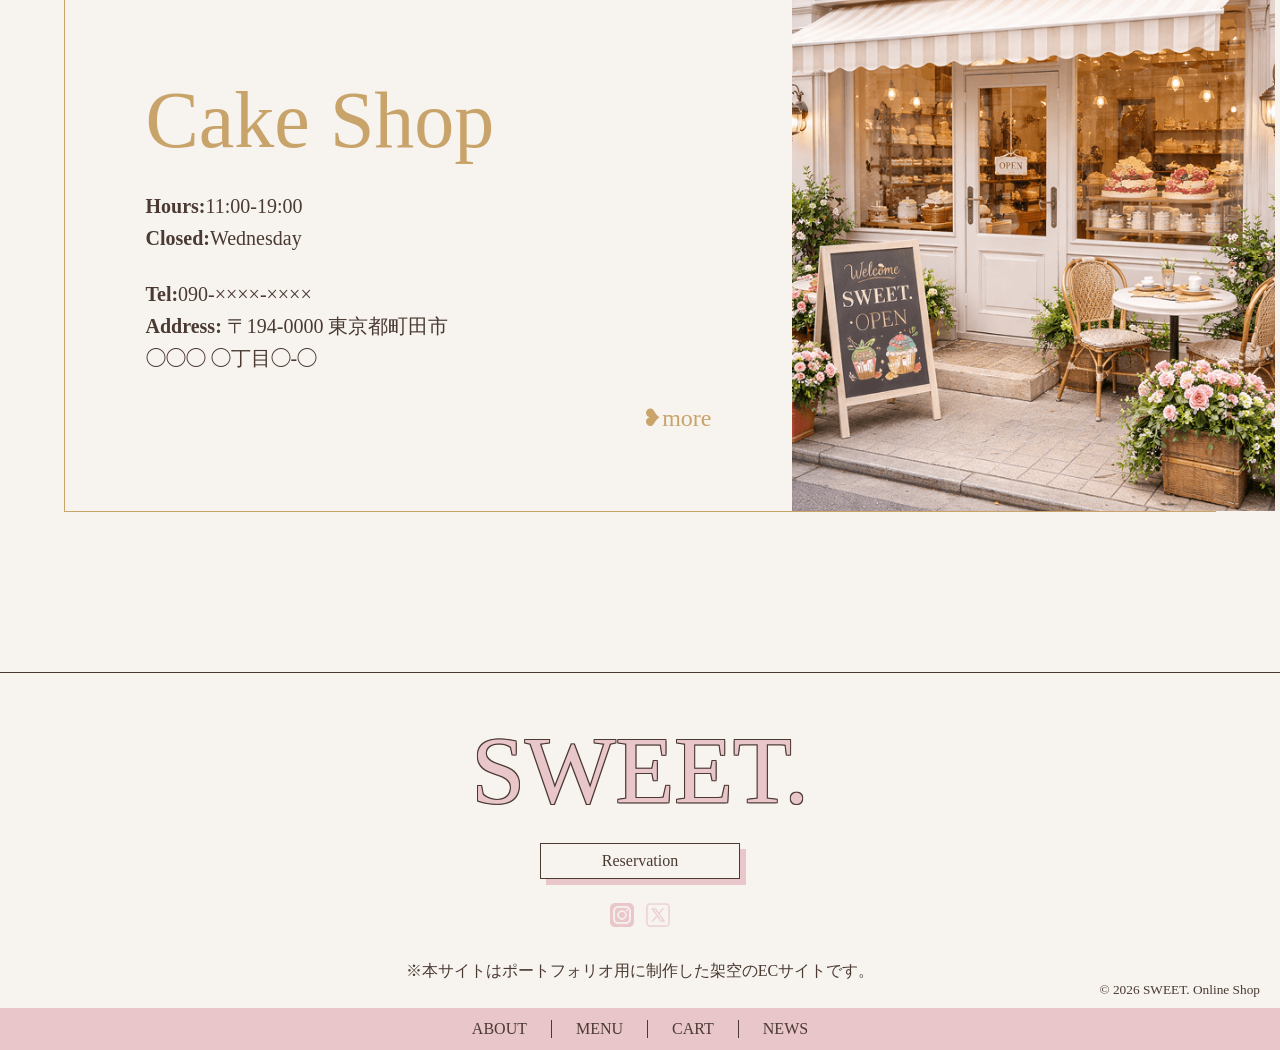
==== commit 14e33e72: "css," ====
--- a/sweet/index.html
+++ b/sweet/index.html
@@ -97,6 +97,8 @@
                 <a href="#"><img src="images/index/x.png" alt="X"></a>
             </div>
 
+            <p>※本サイトはポートフォリオ用に制作した架空のECサイトです。</p>
+
             <small>© 2026 SWEET. Online Shop</small>
         </section>
 
--- a/sweet/css/style.css
+++ b/sweet/css/style.css
@@ -14,9 +14,6 @@
     --bl: #9ab4c4;
 
     --section-space: 160px;
-
-    user-select: none;
-    -webkit-user-select: none;
 }
 
 img {
@@ -445,7 +442,7 @@
     display: block;
 }
 
-.left>p {
+.left>div {
     margin-top: 16px;
 
     font-size: 16px;
@@ -631,7 +628,7 @@
 .orderlist,
 .cart-area-product {
     display: grid;
-    grid-template-columns: 2fr 1fr 1fr 1fr 100px;
+    grid-template-columns: 1.5fr 1.5fr 1fr 1fr 1fr 100px;
     gap: 20px;
     align-items: center;
 }
@@ -1039,7 +1036,7 @@
 }
 
 .footer-main {
-    padding: 50px 20px 30px;
+    padding: 50px 20px 10px;
 
     display: flex;
     flex-direction: column;
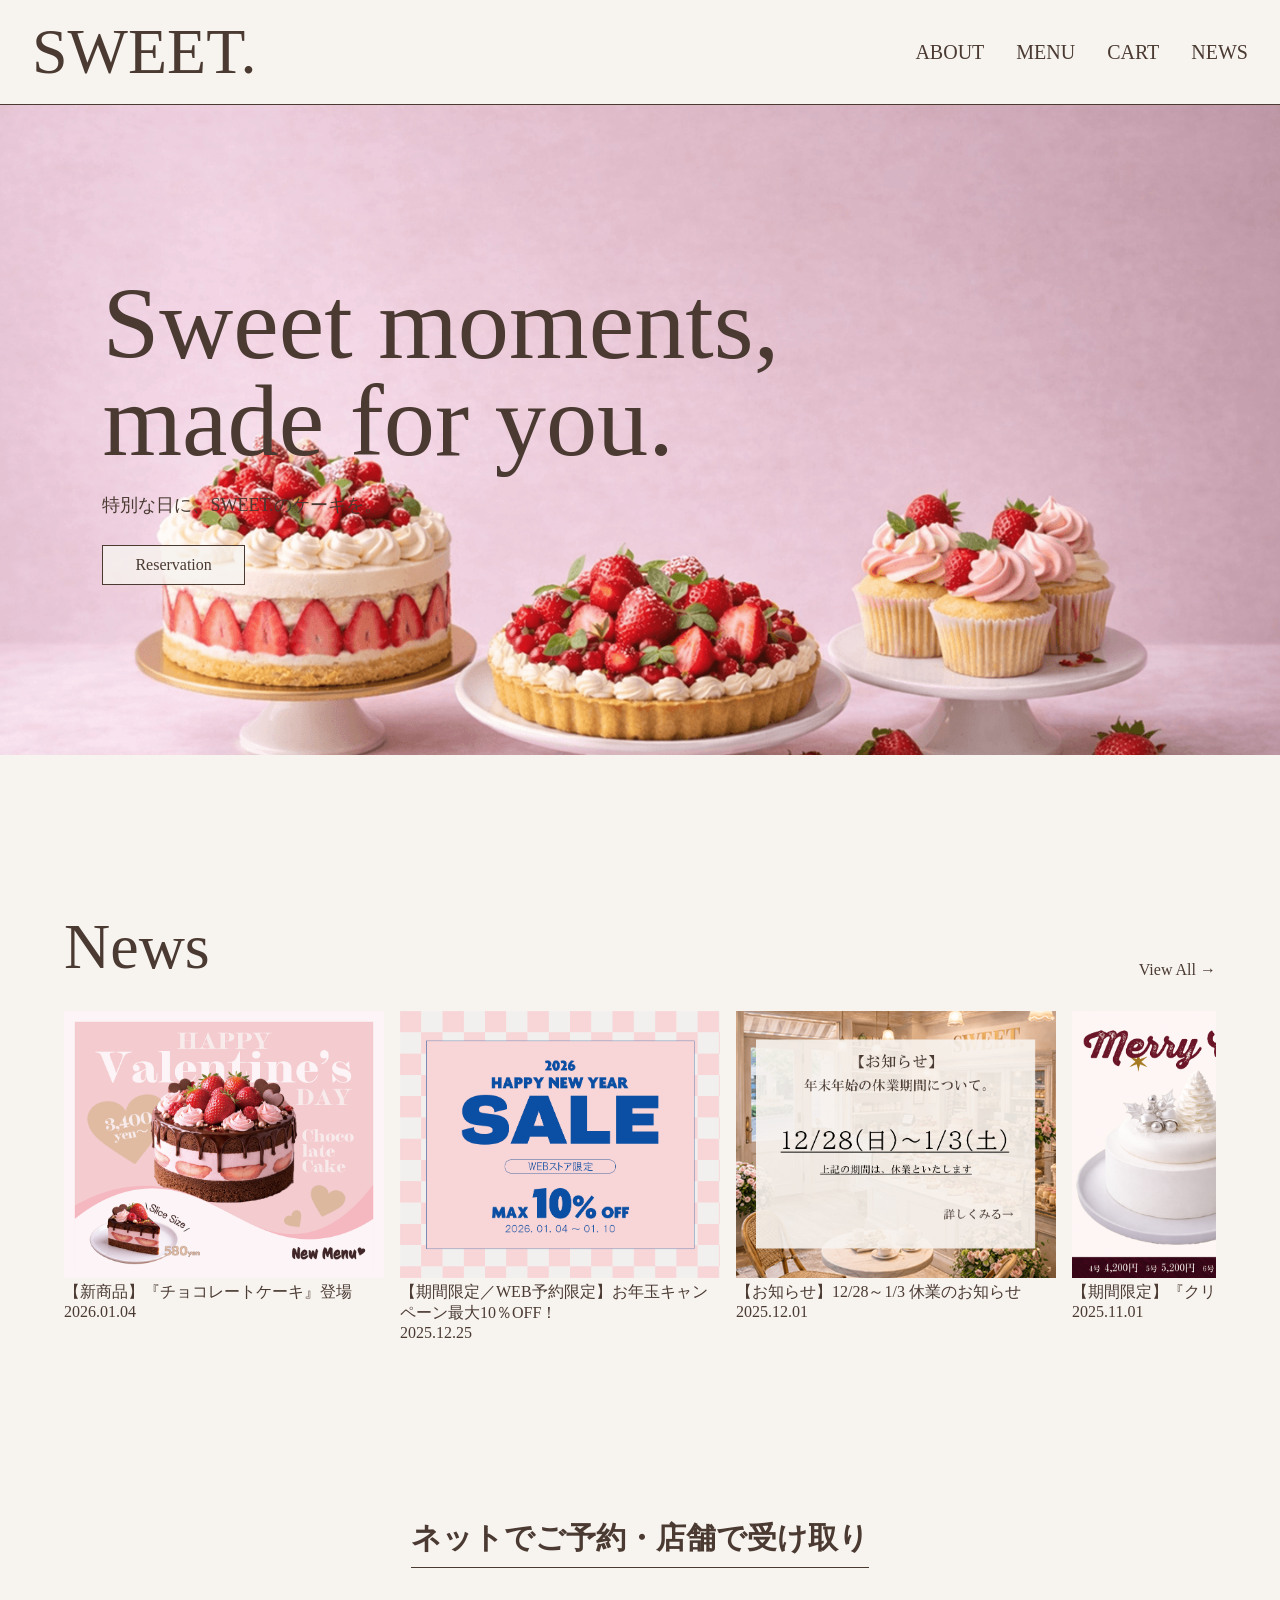
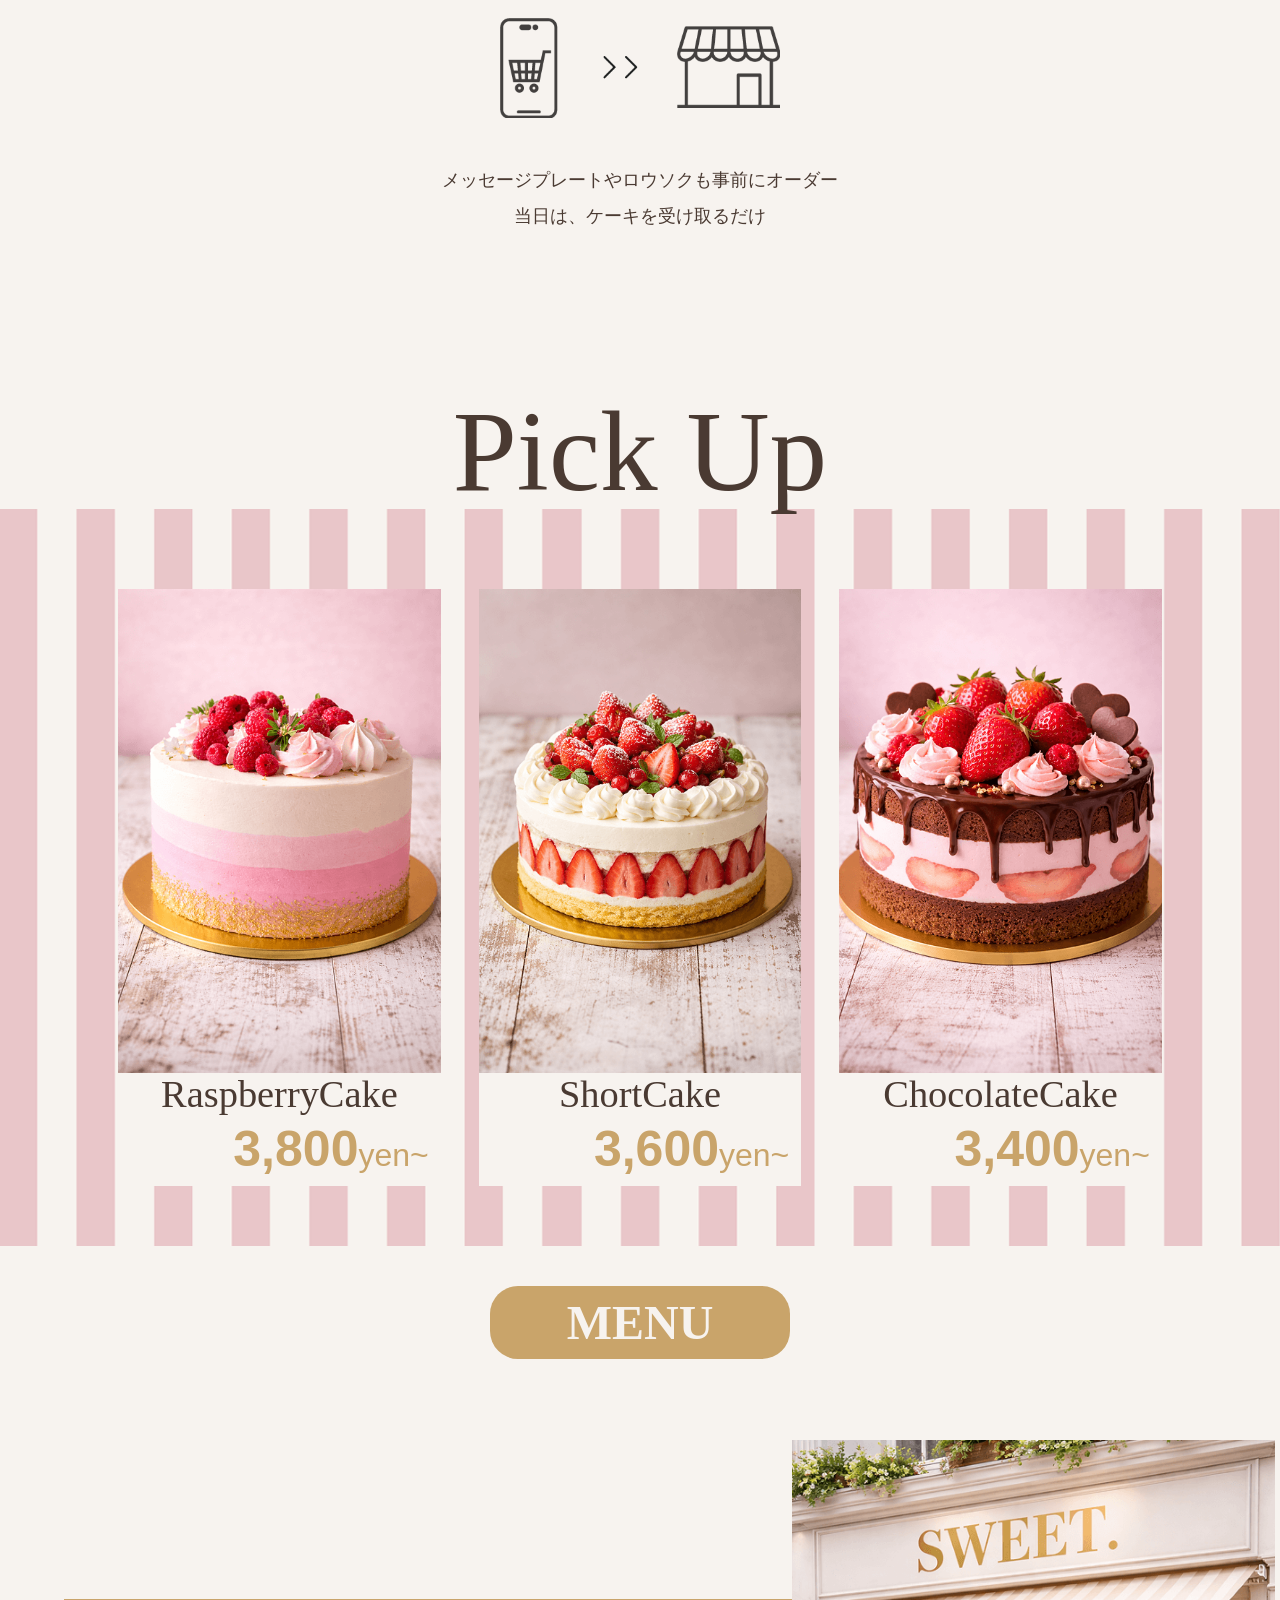
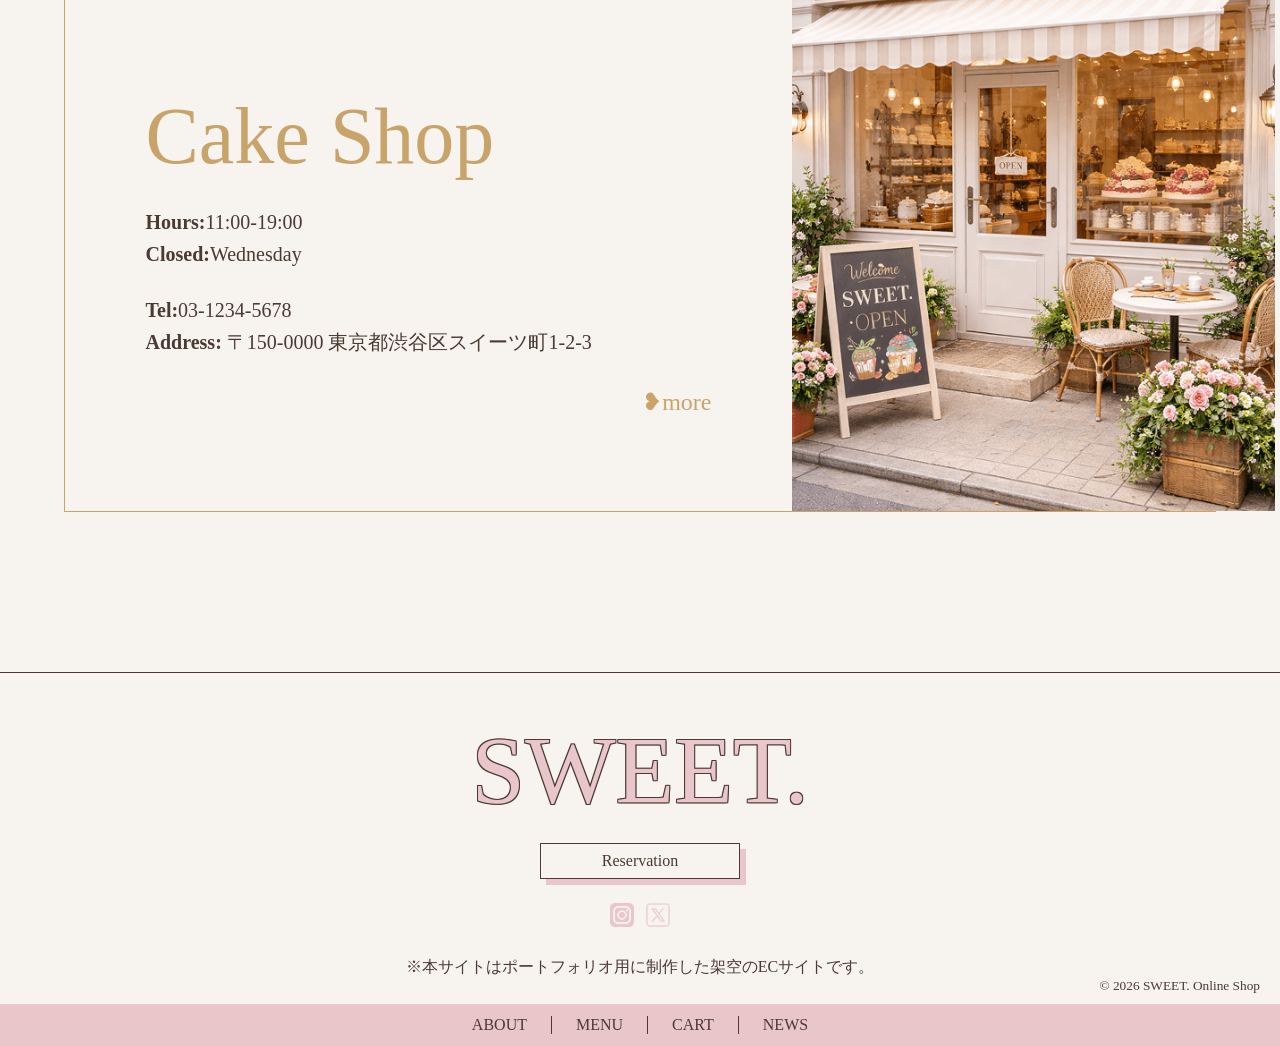
==== commit 33133d01: "insta x <a>タグ外した" ====
--- a/sweet/index.html
+++ b/sweet/index.html
@@ -33,55 +33,56 @@
             </div>
         </section>
 
-        <section class="index-news">
-            <div class="section-title">
-                <h2>News</h2>
-                <a href="news.html">View All →</a>
-            </div>
-
-            <div id="news-page-topicks" class="index-news-topicks"></div>
-        </section>
-
-        <section class="online-shop">
-            <h2>ネットでご予約・店舗で受け取り</h2>
-            <img src="images/index/online-shop.png" alt="ネットでご予約・店舗で受け取り">
-            <p>
-                メッセージプレートやロウソクも事前にオーダー<br>
-                当日は、ケーキを受け取るだけ
-            </p>
-        </section>
-
-        <section class="pick-up">
-            <h2>Pick Up</h2>
-            <div id="pick-up-box" class="pick-up-box"></div>
-            <a class="menu-go" href="menu.html"><strong>MENU</strong></a>
-        </section>
-
-        <section class="cake-shop">
-            <div class="cake-shop-box">
-                <h2>Cake Shop</h2>
-
-                <div class="cake-shop-sent">
-                    <p>
-                        <strong>Hours:</strong>11:00-19:00<br>
-                        <strong>Closed:</strong>Wednesday
-                    </p>
-
-                    <p>
-                        <strong>Tel:</strong>090-××××-××××<br>
-                        <strong>Address:</strong>
-                        〒194-0000 東京都町田市<br>
-                        ◯◯◯ ◯丁目◯-◯
-                    </p>
+        <div class="home-content">
+            <section class="index-news">
+                <div class="section-title">
+                    <h2>News</h2>
+                    <a href="news.html">View All →</a>
                 </div>
 
-                <a href="about.html">
-                    ❥more
-                </a>
-            </div>
+                <div id="news-page-topicks" class="index-news-topicks"></div>
+            </section>
 
-            <img src="images/index/shop-out.png" alt="お店の外観" class="cake-shop-img">
-        </section>
+            <section class="online-shop">
+                <h2>ネットでご予約・店舗で受け取り</h2>
+                <img src="images/index/online-shop.png" alt="ネットでご予約・店舗で受け取り">
+                <p>
+                    メッセージプレートやロウソクも事前にオーダー<br>
+                    当日は、ケーキを受け取るだけ
+                </p>
+            </section>
+
+            <section class="pick-up">
+                <h2>Pick Up</h2>
+                <div id="pick-up-box" class="pick-up-box"></div>
+                <a class="menu-go" href="menu.html"><strong>MENU</strong></a>
+            </section>
+
+            <section class="cake-shop">
+                <div class="cake-shop-box">
+                    <h2>Cake Shop</h2>
+
+                    <div class="cake-shop-sent">
+                        <p>
+                            <strong>Hours:</strong>11:00-19:00<br>
+                            <strong>Closed:</strong>Wednesday
+                        </p>
+
+                        <p>
+                            <strong>Tel:</strong>03-1234-5678<br>
+                            <strong>Address:</strong>
+                            〒150-0000 東京都渋谷区スイーツ町1-2-3
+                        </p>
+                    </div>
+
+                    <a href="about.html">
+                        ❥more
+                    </a>
+                </div>
+
+                <img src="images/index/shop-out.png" alt="お店の外観" class="cake-shop-img">
+            </section>
+        </div>
     </main>
 
     <footer>
@@ -93,8 +94,8 @@
             </div>
 
             <div class="sns">
-                <a href="#"><img src="images/index/instagram.png" alt="Instagram"></a>
-                <a href="#"><img src="images/index/x.png" alt="X"></a>
+                <img src="images/index/instagram.png" alt="Instagram">
+                <img src="images/index/x.png" alt="X">
             </div>
 
             <p>※本サイトはポートフォリオ用に制作した架空のECサイトです。</p>
--- a/sweet/css/style.css
+++ b/sweet/css/style.css
@@ -1106,58 +1106,143 @@
 @media (max-width: 768px) {
 
     :root {
-        --section-space: 100px;
-    }
-
-    /* Header */
+        --section-space: 80px;
+    }
+
     header {
-        padding: 16px;
+        padding: 12px 16px;
+
+        flex-direction: column;
+        align-items: flex-start;
+        gap: 12px;
     }
 
     .header-title {
         font-size: 42px;
     }
 
+    .header-list {
+        width: 100%;
+    }
+
     .header-list nav ul {
-        gap: 14px;
+        width: 100%;
+
+        justify-content: space-between;
+        gap: 0;
     }
 
     .header-list a {
         font-size: 13px;
     }
 
-    /* Index */
+    main {
+        background: transparent;
+    }
+
     .hero {
-        min-height: 500px;
-        padding: 40px 24px;
+        width: 100%;
+        height: 100svh;
+        min-height: 100svh;
+
+        position: sticky;
+        top: 0;
+        z-index: 0;
+
+        display: flex;
+        align-items: flex-start;
+
+        padding: 80px 24px 40px;
+
+        background:
+            url("../images/header.png") center / cover no-repeat;
     }
 
     .hero h1 {
-        font-size: 52px;
+        font-size: 48px;
+    }
+
+    .hero-sent p {
+        margin-top: 18px;
+        font-size: 15px;
+    }
+
+    .hero-sent a {
+        margin-top: 22px;
+        padding: 8px 24px;
+    }
+
+    .home-content {
+        position: relative;
+        z-index: 1;
+
+        margin-top: -30px;
+        padding-top: 40px;
+
+        background: var(--cleam);
+        border-radius: 30px 30px 0 0;
+    }
+
+    .index-news {
+        width: 90%;
+    }
+
+    .section-title {
+        margin-bottom: 20px;
     }
 
     .section-title h2 {
         font-size: 48px;
     }
 
+    .section-title a {
+        font-size: 14px;
+    }
+
     .index-news-topicks {
+        gap: 12px;
+
+        overflow-x: auto;
+
         margin-right: -5%;
     }
 
     .index-news-topicks .news-box-index {
-        flex: 0 0 75%;
+        flex: 0 0 78%;
+    }
+
+    .news-box-index img {
+        display: block;
+    }
+
+    .news-box-index p {
+        padding: 8px 4px;
+
+        font-size: 14px;
+        line-height: 1.6;
+    }
+
+
+    /* Online Shop */
+    .online-shop {
+        width: 90%;
     }
 
     .online-shop h2 {
-        font-size: 22px;
+        margin-bottom: 30px;
+
+        font-size: 20px;
     }
 
     .online-shop img {
-        width: 180px;
+        width: 170px;
     }
 
     .online-shop p {
-        font-size: 15px;
+        margin-top: 30px;
+
+        font-size: 14px;
+        line-height: 2;
     }
 
     .pick-up h2 {
@@ -1166,36 +1251,61 @@
 
     .pick-up-box {
         justify-content: flex-start;
+        gap: 20px;
+
         overflow-x: auto;
 
-        padding: 50px 24px;
+        padding: 45px 24px;
     }
 
     .pick-up-box article {
-        flex: 0 0 75%;
+        flex: 0 0 78%;
         width: auto;
     }
 
+    .pick-up-box .title {
+        font-size: 34px;
+    }
+
     .pick-up-box .price {
-        font-size: 40px;
+        font-size: 38px;
+    }
+
+    .pick-up-box .price span {
+        font-size: 22px;
+    }
+
+    .menu-go {
+        width: 220px;
+
+        margin-top: 30px;
+
+        font-size: 36px;
     }
 
     .cake-shop {
-        margin-top: 140px;
+        width: 90%;
+        margin-top: 120px;
+
         flex-direction: column;
+        align-items: stretch;
     }
 
     .cake-shop-box {
         width: 100%;
-        padding: 40px 24px;
+        padding: 32px 24px;
     }
 
     .cake-shop h2 {
-        font-size: 56px;
+        font-size: 54px;
     }
 
     .cake-shop-sent {
-        font-size: 16px;
+        font-size: 15px;
+    }
+
+    .cake-shop-box>a {
+        font-size: 20px;
     }
 
     .cake-shop-img {
@@ -1204,18 +1314,22 @@
         margin: 0;
     }
 
-    /* Menu */
+    .menu-page {
+        width: 90%;
+    }
+
     .menu-title {
         gap: 16px;
+
         margin: 40px 0 60px;
     }
 
     .menu-title h1 {
-        font-size: 64px;
+        font-size: 60px;
     }
 
     .item-list {
-        gap: 60px;
+        gap: 50px;
     }
 
     .item-list article {
@@ -1224,12 +1338,13 @@
     }
 
     .item-list-sent h2 {
-        font-size: 44px;
+        font-size: 42px;
     }
 
     .item-list-sent p {
-        margin-top: 16px;
-        font-size: 48px;
+        margin: 16px 0 16px auto;
+
+        font-size: 46px;
     }
 
     .item-list-sent span {
@@ -1237,7 +1352,451 @@
     }
 
     .more-link {
-        margin-top: 12px;
+        margin-top: 8px;
+        padding: 8px;
+
+        font-size: 28px;
+    }
+
+    .product-page {
+        width: 90%;
+
+        margin-top: 50px;
+
+        grid-template-columns: 1fr;
+        gap: 40px;
+    }
+
+    .left {
+        width: 100%;
+    }
+
+    .left img {
+        width: 100%;
+    }
+
+    .left>div {
+        font-size: 13px;
+    }
+
+    .right h2 {
+        font-size: 28px;
+    }
+
+    .right h2 span {
+        font-size: 16px;
+    }
+
+    .right>p {
+        font-size: 14px;
+    }
+
+    .product-price {
+        margin-top: 20px;
+
+        font-size: 44px;
+    }
+
+    .product-price span {
+        font-size: 18px;
+    }
+
+    .product-form {
+        gap: 22px;
+
+        margin-top: 36px;
+
+        font-size: 16px;
+    }
+
+    .product-button {
+        gap: 12px;
+    }
+
+    .date-box {
+        flex-direction: column;
+        align-items: flex-start;
+        gap: 6px;
+    }
+
+    .date-box p {
+        font-size: 12px;
+    }
+
+    .option-detail textarea {
+        max-width: none;
+    }
+
+    .add-btn {
+        width: 100%;
+        max-width: 320px;
+
+        margin-top: 20px;
+
+        font-size: 26px;
+    }
+
+    .cart-page-emp {
+        margin-top: 60px;
+    }
+
+    .cart-page-emp h1 {
+        font-size: 52px;
+    }
+
+    .cart-page-emp img {
+        width: 70%;
+
+        margin: 60px auto;
+    }
+
+    .cart-page-emp a {
+        padding: 10px 26px;
+
+        font-size: 16px;
+    }
+
+    .cart-title {
+        margin-top: 50px;
+
+        font-size: 64px;
+    }
+
+    .cart-table {
+        width: 90%;
+
+        margin-top: 60px;
+    }
+
+    .orderlist {
+        display: none;
+    }
+
+    .cart-area {
+        gap: 16px;
+    }
+
+    .cart-area-product {
+        display: grid;
+        grid-template-columns: 1fr 1fr;
+        gap: 18px 12px;
+
+        padding: 20px;
+    }
+
+    .cart-area-product>strong {
+        grid-column: 1 / -1;
+
+        font-size: 20px;
+    }
+
+    .cart-area-product>p {
+        font-size: 14px;
+    }
+
+    .cart-area-product>p:nth-of-type(1)::before {
+        content: "Size";
+    }
+
+    .cart-area-product>p:nth-of-type(2)::before {
+        content: "Quantity";
+    }
+
+    .cart-area-product>p:nth-of-type(3)::before {
+        content: "Price";
+    }
+
+    .cart-area-product>p:nth-of-type(4)::before {
+        content: "Total";
+    }
+
+    .cart-area-product>p::before {
+        display: block;
+
+        margin-bottom: 5px;
+
+        font-size: 11px;
+        color: var(--gold);
+    }
+
+    .cart_del {
+        grid-column: 1 / -1;
+
+        text-align: right;
+    }
+
+    .total-box {
+        padding: 0 0 14px;
+    }
+
+    .total-box h2 {
+        font-size: 36px;
+    }
+
+    .total-box strong {
+        font-size: 32px;
+    }
+
+    .cart-line {
+        margin-top: 70px;
+    }
+
+    .cart-pay {
+        flex-direction: column;
+        gap: 24px;
+
+        padding: 24px 0;
+    }
+
+    .cart-pay h2 {
+        font-size: 34px;
+    }
+
+    .cart-pay form {
+        gap: 10px;
+
+        font-size: 16px;
+    }
+
+    .cart-order {
+        width: 90%;
+
+        margin-top: 50px;
+        padding: 16px;
+
+        font-size: 40px;
+    }
+
+    .about-p {
+        margin-top: 70px;
+
+        font-size: 16px;
+    }
+
+    .joshou {
+        width: 88%;
+
+        margin-top: 50px;
+
+        font-size: 15px;
+        line-height: 2;
+    }
+
+    .joshou br {
+        display: none;
+    }
+
+    .concept {
+        margin-bottom: 40px;
+
+        font-size: 28px;
+        line-height: 1.7;
+    }
+
+    .concept br {
+        display: block;
+    }
+
+    .kodawari-title {
+        gap: 12px;
+
+        margin-bottom: 40px;
+    }
+
+    .kodawari-title h2 {
+        font-size: 28px;
+    }
+
+    .kodawari-box {
+        width: 88%;
+
+        flex-direction: column;
+        gap: 40px;
+    }
+
+    .kodawari-box img {
+        width: 75%;
+    }
+
+    .kodawari-sent {
+        width: 100%;
+
+        font-size: 15px;
+        line-height: 1.8;
+    }
+
+    .kodawari-sent strong {
+        font-size: 17px;
+    }
+
+    .kodawari-sent br {
+        display: none;
+    }
+
+    .kodawari-sent-02 {
+        width: 88%;
+
+        margin: 30px auto;
+    }
+
+    .ichigo {
+        padding: 60px 16px;
+    }
+
+    .ichigo-box {
+        padding: 28px 20px;
+    }
+
+    .ichigo-box h2 {
+        margin-bottom: 24px;
+
+        font-size: 28px;
+    }
+
+    .ichigo-box p {
+        font-size: 14px;
+        line-height: 1.9;
+    }
+
+    .ichigo-box br {
+        display: none;
+    }
+
+    .yousu {
+        width: 88%;
+    }
+
+    .yousu h2 {
+        margin-bottom: 45px;
+
+        font-size: 34px;
+    }
+
+    .yousu-box {
+        gap: 70px;
+    }
+
+    .yousu-sent {
+        flex-direction: column;
+        gap: 24px;
+    }
+
+    .yousu-sent img {
+        width: 100%;
+
+        order: -1;
+    }
+
+    .yousu-sent p {
+        font-size: 14px;
+        line-height: 1.9;
+    }
+
+    .yousu-sent br {
+        display: none;
+    }
+
+    .news-page-title {
+        width: 90%;
+
+        margin: 50px auto 20px;
+
         font-size: 30px;
     }
+
+    .news-page-topicks {
+        width: 90%;
+    }
+
+    .news-box a {
+        gap: 16px;
+
+        padding: 16px 0;
+    }
+
+    .news-box img {
+        width: 105px;
+    }
+
+    .news-box p {
+        font-size: 13px;
+        line-height: 1.6;
+    }
+
+    .news-box p span {
+        margin-top: 6px;
+
+        font-size: 11px;
+    }
+
+    .news-box a::after {
+        font-size: 24px;
+    }
+
+    .news-article {
+        width: 90%;
+
+        margin-top: 60px;
+    }
+
+    .news-article h2 {
+        font-size: 24px;
+    }
+
+    .news-sent {
+        width: 95%;
+    }
+
+    .news-sent>span {
+        margin-bottom: 35px;
+
+        font-size: 14px;
+    }
+
+    .news-sent p {
+        margin-bottom: 26px;
+
+        font-size: 15px;
+        line-height: 1.9;
+    }
+
+    footer {
+        margin-top: 80px;
+    }
+
+    .footer-main {
+        padding: 40px 20px 20px;
+    }
+
+    .footer-main h2 {
+        font-size: 64px;
+    }
+
+    .reservation-button {
+        margin: 20px 0;
+    }
+
+    .reservation-button a {
+        width: 180px;
+    }
+
+    .footer-main p {
+        font-size: 11px;
+    }
+
+    .footer-main small {
+        margin: 20px 0 0;
+
+        font-size: 11px;
+    }
+
+    .footer-nav {
+        padding: 10px 4px;
+    }
+
+    .footer-nav a {
+        padding: 0 10px;
+
+        font-size: 12px;
+    }
 }
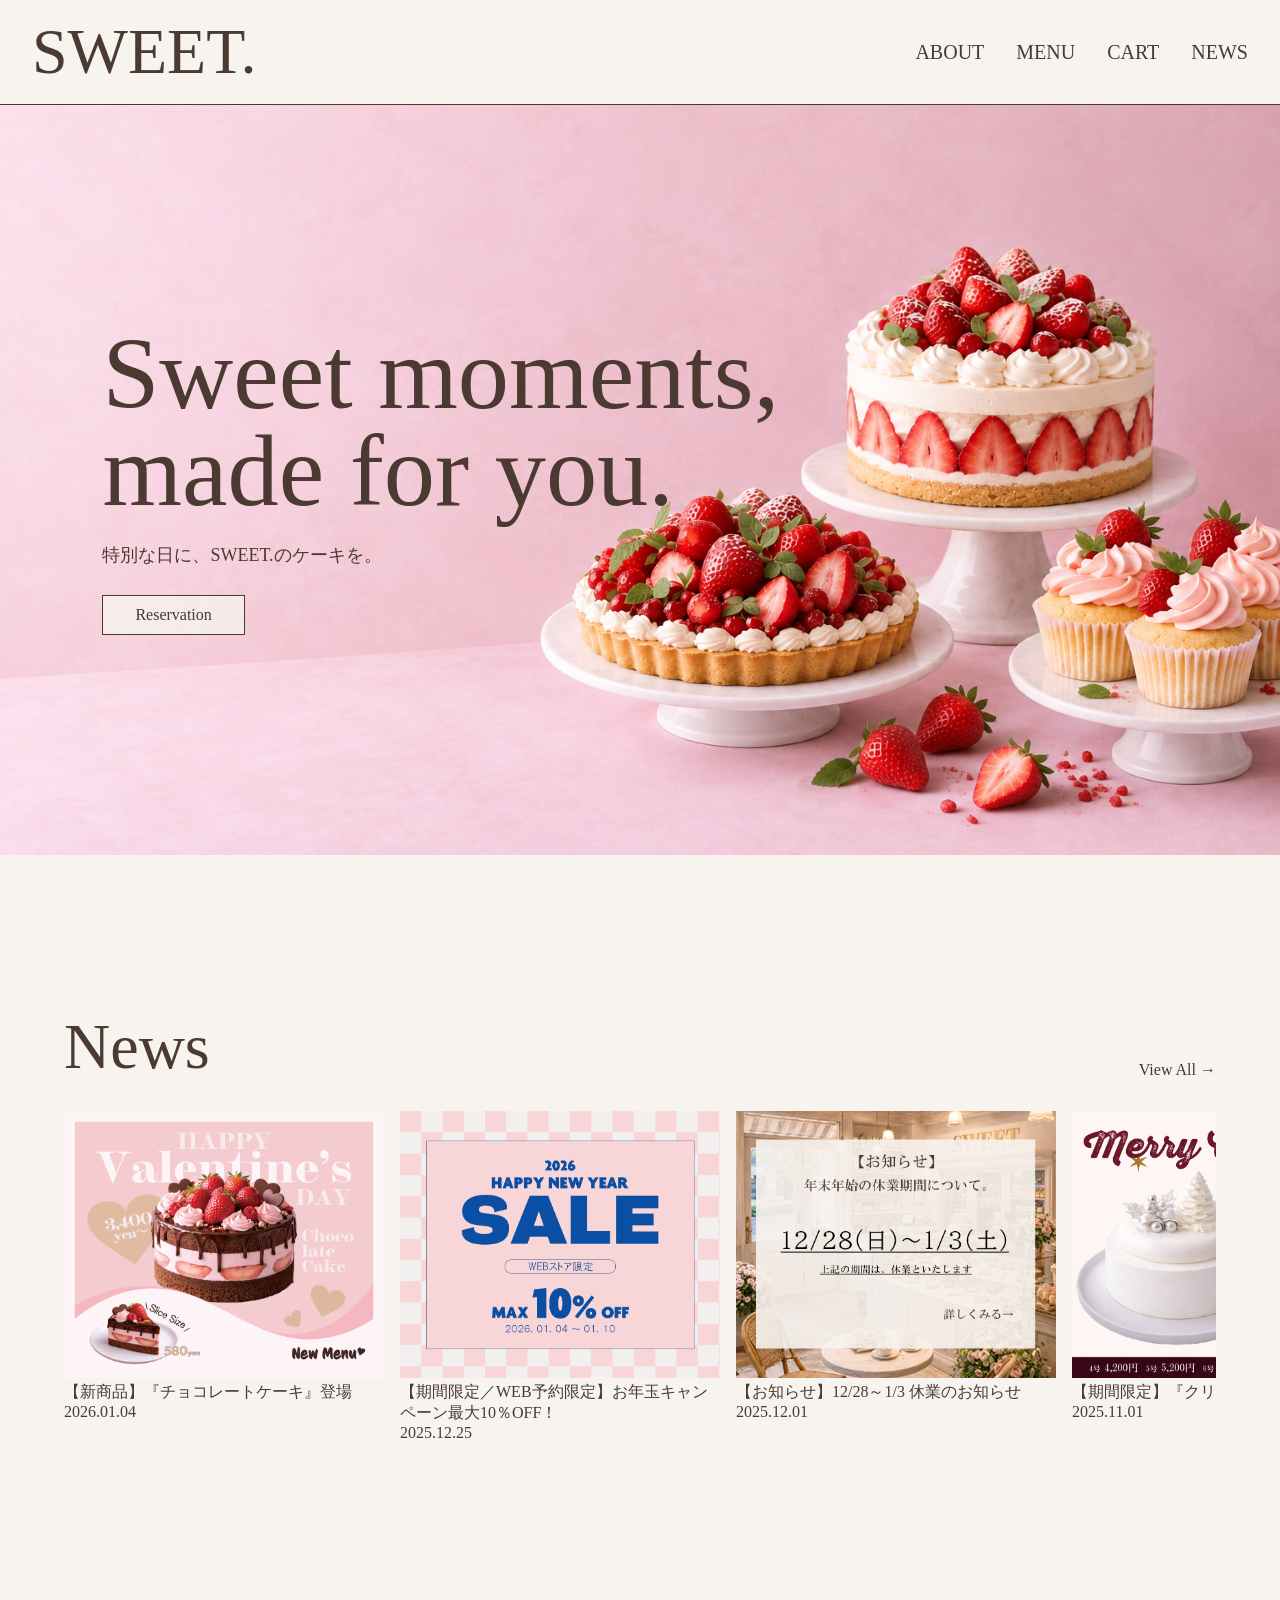
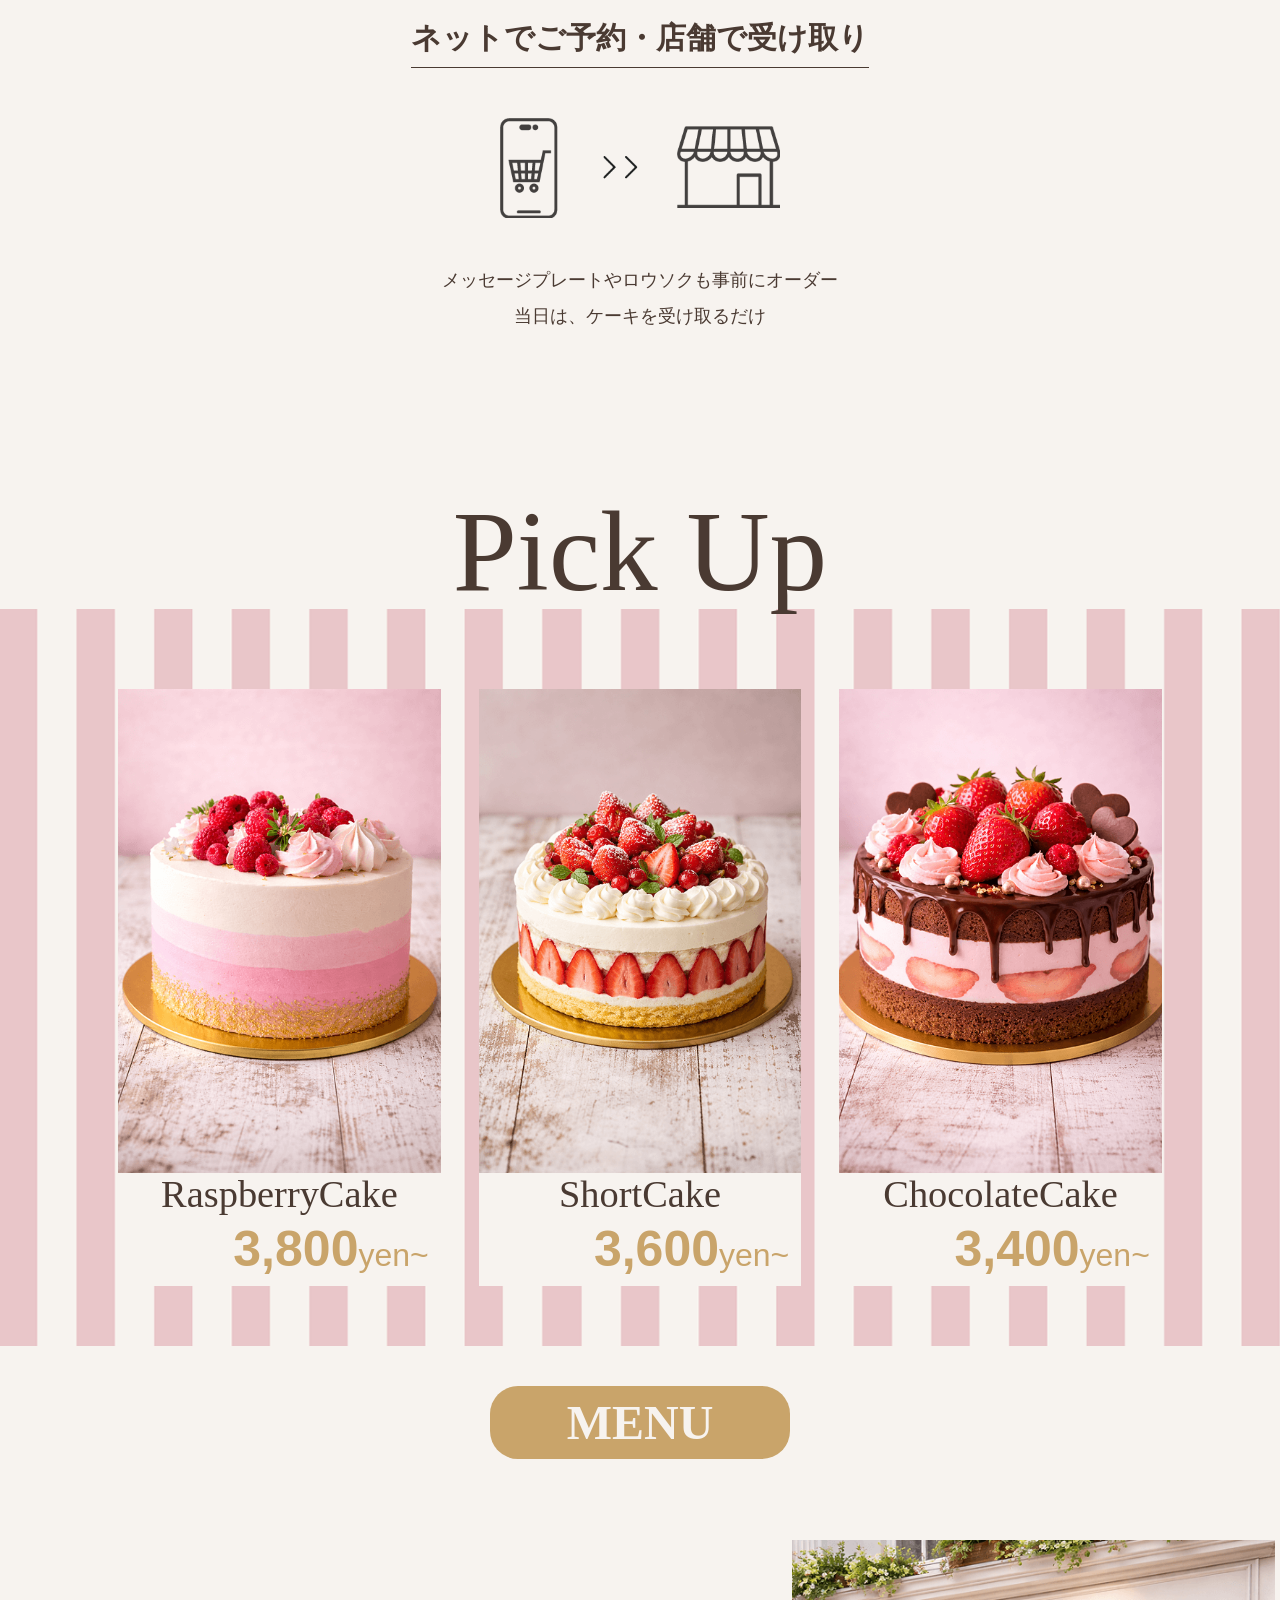
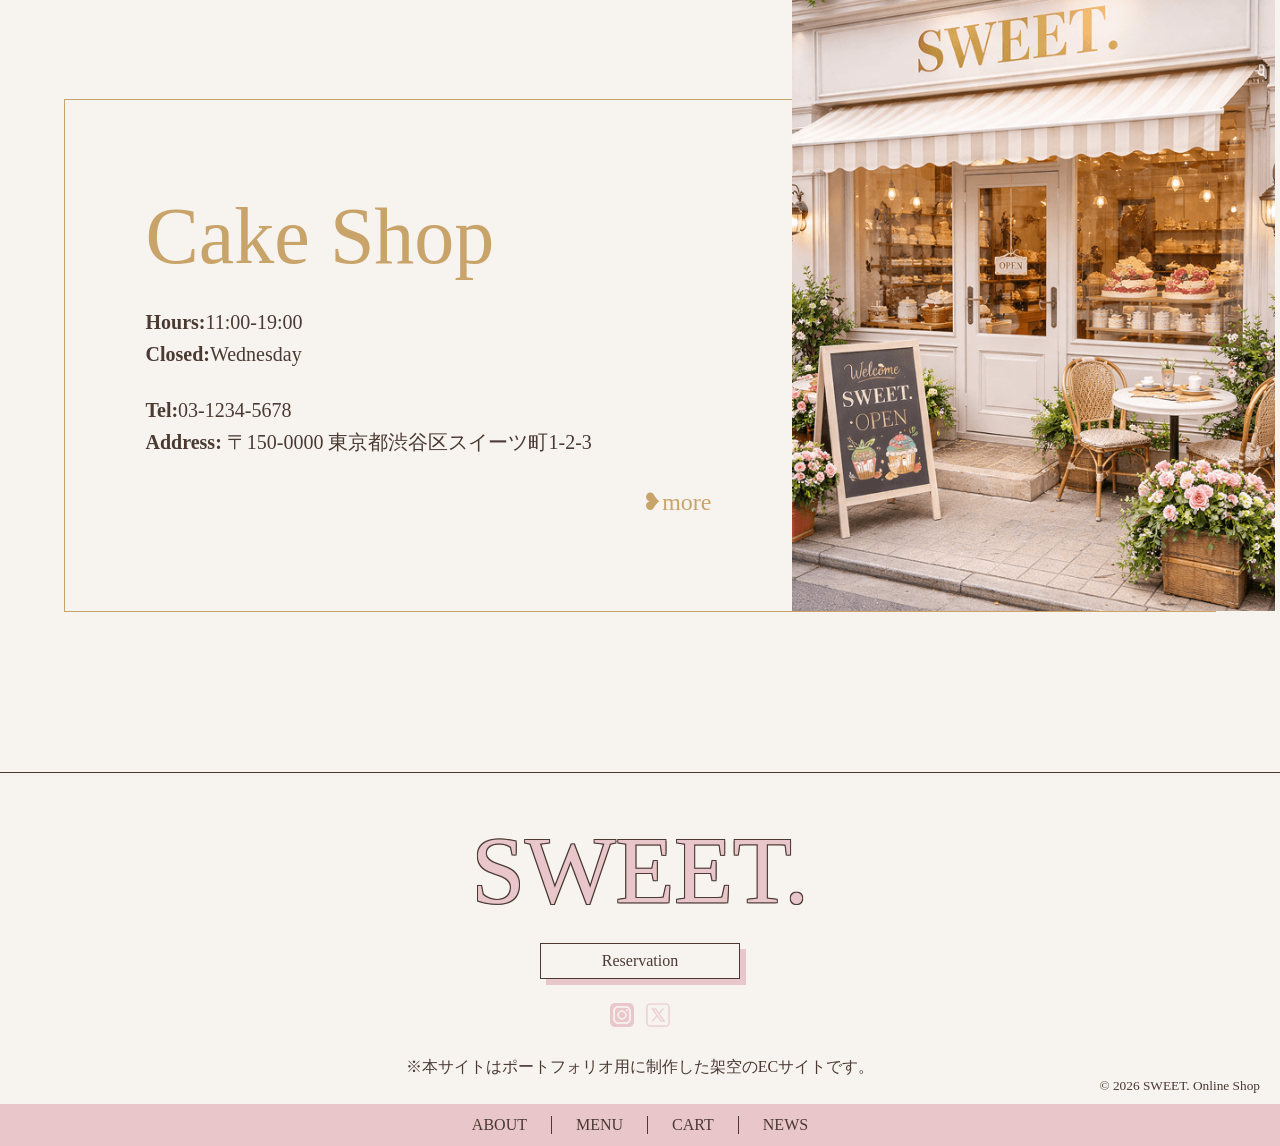
==== commit dcfb4f02: "スマホ版hero背景画像スクロールで拡大" ====
--- a/sweet/index.html
+++ b/sweet/index.html
@@ -118,6 +118,15 @@
     <script>
         displayNews();
         displayPickUp();
+
+        const hero = document.querySelector(".hero");
+
+        window.addEventListener("scroll", () => {
+            const scrollY = window.scrollY;
+            const scale = Math.min(1 + scrollY / 2000, 1.2);
+
+            hero.style.setProperty("--hero-scale", scale);
+        });
     </script>
 </body>
 
--- a/sweet/css/style.css
+++ b/sweet/css/style.css
@@ -132,13 +132,16 @@
 
 /* Index */
 .hero {
-    min-height: 650px;
+    min-height: 750px;
     padding: 8%;
 
     display: flex;
     align-items: center;
 
-    background: url("../images/header.png") center / cover no-repeat;
+    background-image: url("../images/header-2.png");
+    background-size: cover;
+    background-position: right bottom;
+    background-repeat: no-repeat;
 }
 
 .hero-sent {
@@ -1142,8 +1145,8 @@
 
     .hero {
         width: 100%;
-        height: 100svh;
-        min-height: 100svh;
+        height: 80svh;
+        min-height: 80svh;
 
         position: sticky;
         top: 0;
@@ -1154,8 +1157,22 @@
 
         padding: 80px 24px 40px;
 
+        overflow: hidden;
+    }
+
+    .hero::before {
+        content: "";
+
+        position: absolute;
+        inset: 0;
+
         background:
-            url("../images/header.png") center / cover no-repeat;
+            url("../images/header.png") center bottom / cover no-repeat;
+
+        transform: scale(var(--hero-scale, 1));
+        transform-origin: 50% 85%;
+
+        z-index: -1;
     }
 
     .hero h1 {
@@ -1276,11 +1293,11 @@
     }
 
     .menu-go {
-        width: 220px;
+        width: 120px;
 
         margin-top: 30px;
 
-        font-size: 36px;
+        font-size: 12px;
     }
 
     .cake-shop {
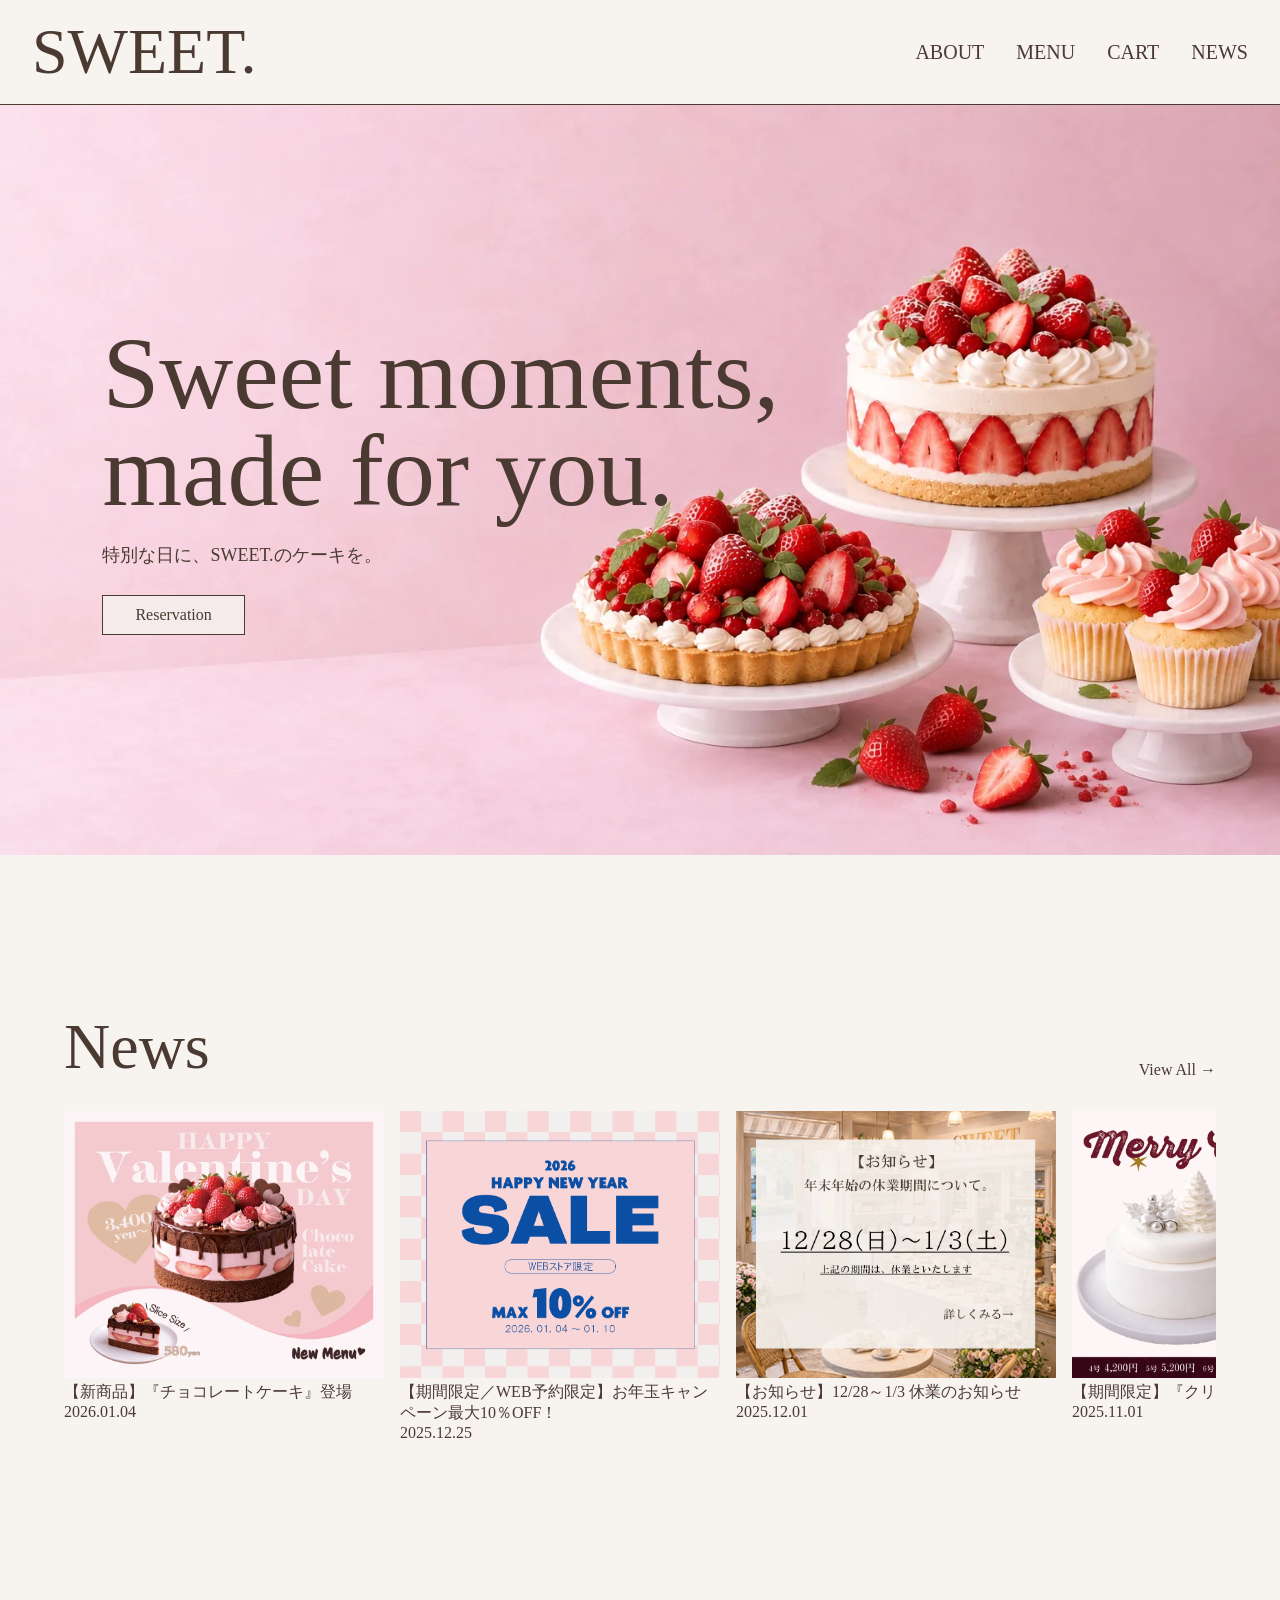
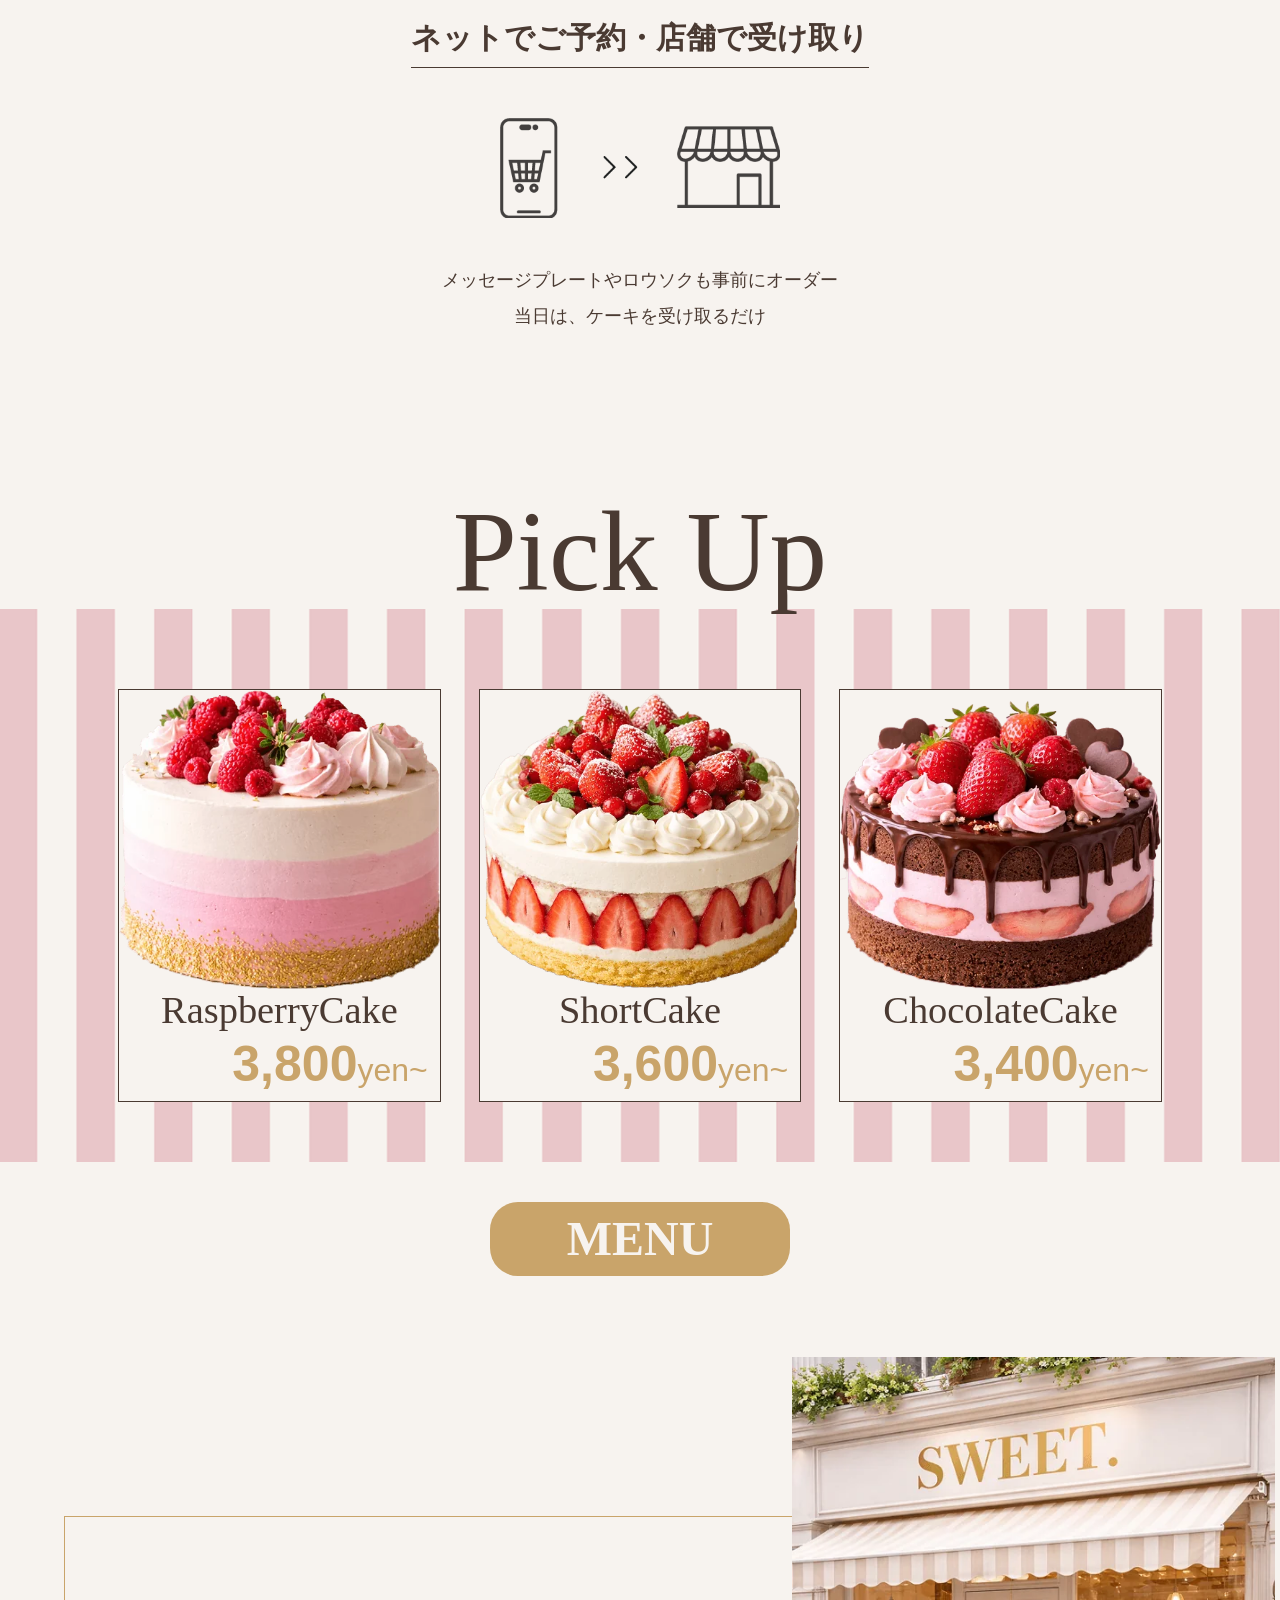
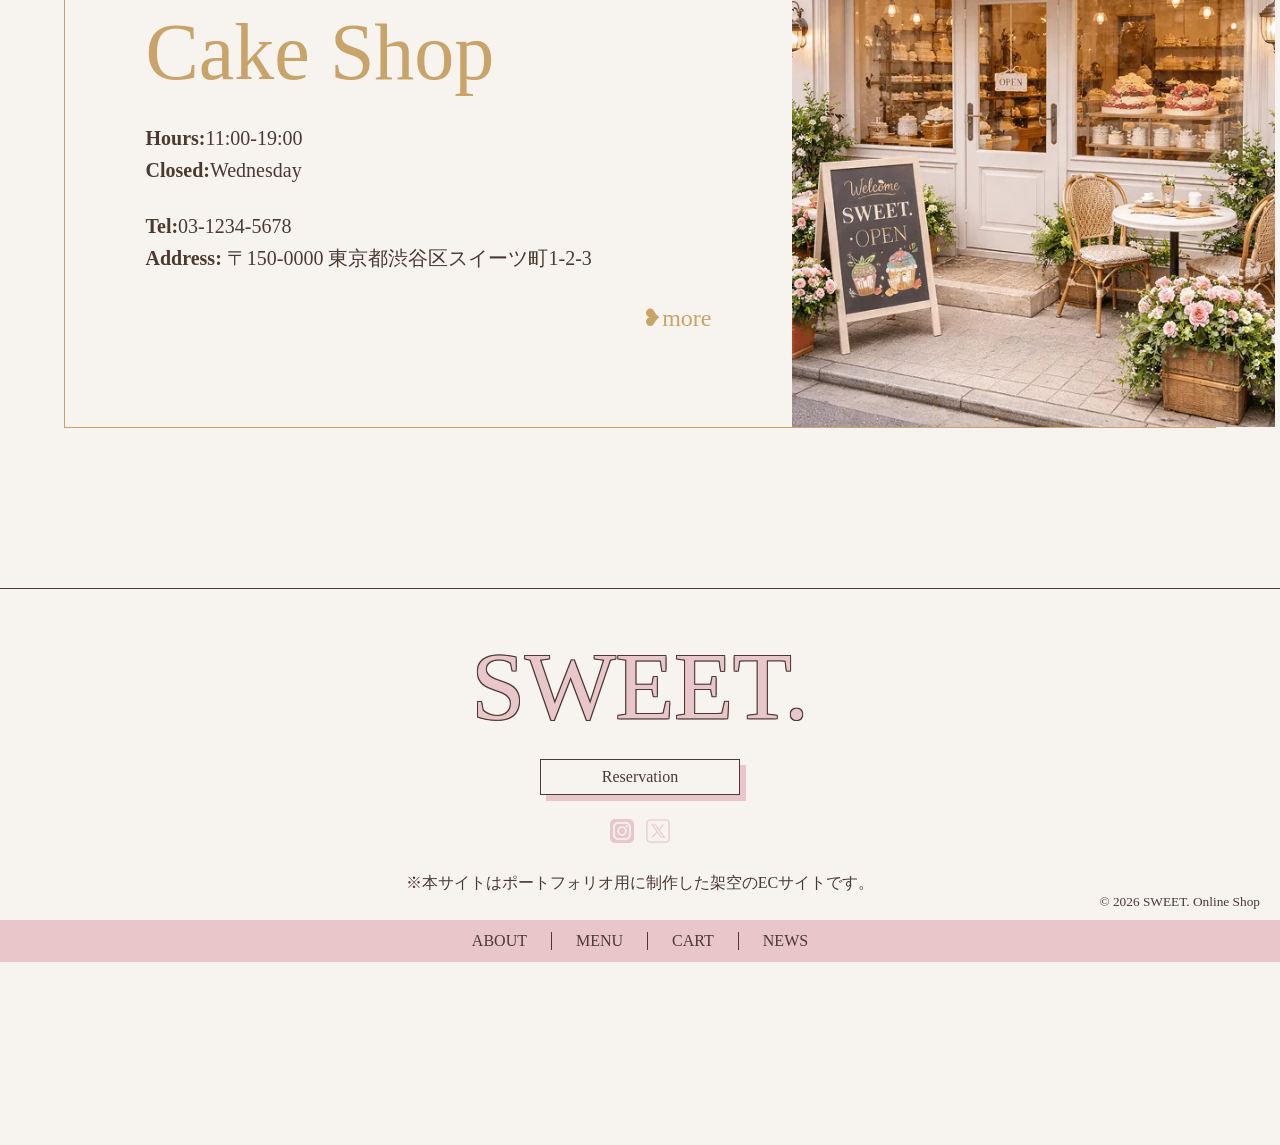
==== commit 907955a6: ".png .webp化" ====
--- a/sweet/index.html
+++ b/sweet/index.html
@@ -45,7 +45,7 @@
 
             <section class="online-shop">
                 <h2>ネットでご予約・店舗で受け取り</h2>
-                <img src="images/index/online-shop.png" alt="ネットでご予約・店舗で受け取り">
+                <img src="images/index/online-shop.webp" alt="ネットでご予約・店舗で受け取り">
                 <p>
                     メッセージプレートやロウソクも事前にオーダー<br>
                     当日は、ケーキを受け取るだけ
@@ -80,7 +80,7 @@
                     </a>
                 </div>
 
-                <img src="images/index/shop-out.png" alt="お店の外観" class="cake-shop-img">
+                <img src="images/index/shop-out.webp" alt="お店の外観" class="cake-shop-img">
             </section>
         </div>
     </main>
@@ -94,8 +94,8 @@
             </div>
 
             <div class="sns">
-                <img src="images/index/instagram.png" alt="Instagram">
-                <img src="images/index/x.png" alt="X">
+                <img src="images/index/instagram.webp" alt="Instagram">
+                <img src="images/index/x.webp" alt="X">
             </div>
 
             <p>※本サイトはポートフォリオ用に制作した架空のECサイトです。</p>
--- a/sweet/css/style.css
+++ b/sweet/css/style.css
@@ -138,7 +138,7 @@
     display: flex;
     align-items: center;
 
-    background-image: url("../images/header-2.png");
+    background-image: url("../images/header-2.webp");
     background-size: cover;
     background-position: right bottom;
     background-repeat: no-repeat;
@@ -241,7 +241,7 @@
 
     padding: 80px 8% 60px;
 
-    background: url("../images/index/background-stripe.png") center / 100% 100% no-repeat;
+    background: url("../images/index/background-stripe.webp") center / 100% 100% no-repeat;
 }
 
 .pick-up-box article {
@@ -249,6 +249,7 @@
     max-width: 380px;
 
     background: var(--cleam);
+    border: var(--br) 1px solid;
 
     transition: transform 0.2s;
 }
@@ -629,7 +630,7 @@
 }
 
 .orderlist,
-.cart-area-product {
+.order-detail {
     display: grid;
     grid-template-columns: 1.5fr 1.5fr 1fr 1fr 1fr 100px;
     gap: 20px;
@@ -645,30 +646,79 @@
     flex-direction: column;
     gap: 8px;
 
-    margin-top: 8px;
+    margin-top: 2px;
 }
 
 .cart-area-product {
+    padding: 16px;
+    border: 1px solid var(--br);
+}
+
+.order-detail {
     padding: 24px 16px;
-
-    border: 1px solid var(--br);
-}
-
-.cart-area-product button {
+    background-color: #fff;
+}
+
+.order-detail button {
     background: transparent;
     border: 1px solid var(--br);
     cursor: pointer;
 }
 
-.cart_del {
+.cart-del {
     text-align: center;
 }
 
-.cart_del button {
+.cart-del button {
     padding: 6px 12px;
     white-space: nowrap;
 }
 
+.cart-del button:hover {
+    color: var(--cleam);
+    background-color: #000;
+}
+
+.cart-detail summary {
+    width: fit-content;
+    margin: 12px auto 8px;
+
+    font-size: 14px;
+
+    list-style: none;
+    cursor: pointer;
+}
+
+.cart-detail summary::-webkit-details-marker {
+    display: none;
+}
+
+.detail-icon {
+    display: inline-block;
+    transition: transform 0.2s;
+}
+
+.cart-detail[open] .detail-icon {
+    transform: rotate(180deg);
+}
+
+.cart-detail-content {
+    padding: 12px 24px;
+    background-color: #fff;
+}
+
+.cart-detail-content p {
+    display: flex;
+    justify-content: space-between;
+    gap: 30px;
+
+    padding: 8px 0;
+}
+
+.cart-detail-content p+p {
+    border-top: 1px solid var(--pink);
+}
+
 .cart-total {
     margin-top: 40px;
 }
@@ -686,8 +736,6 @@
 }
 
 .total-box strong {
-    margin: 0;
-
     font-size: 48px;
 }
 
@@ -704,14 +752,10 @@
 }
 
 .cart-pay h2 {
-    width: auto;
-
     font: 48px/1 var(--font-title);
 }
 
 .cart-pay form {
-    width: auto;
-
     display: flex;
     flex-direction: column;
     gap: 12px;
@@ -721,17 +765,6 @@
 
 .cart-pay label {
     white-space: nowrap;
-}
-
-.back-btn {
-    margin-top: 16px;
-    padding: 6px 12px;
-
-    background: transparent;
-    border: 1px solid var(--br);
-
-    font-size: 18px;
-    cursor: pointer;
 }
 
 .cart-order {
@@ -848,7 +881,7 @@
     margin-top: var(--section-space);
     padding: 100px 20px;
 
-    background: url("../images/about/hatake.png") center / cover no-repeat;
+    background: url("../images/about/hatake.webp") center / cover no-repeat;
 }
 
 .ichigo-box {
@@ -1109,7 +1142,7 @@
 @media (max-width: 768px) {
 
     :root {
-        --section-space: 80px;
+        --section-space: 100px;
     }
 
     header {
@@ -1167,7 +1200,7 @@
         inset: 0;
 
         background:
-            url("../images/header.png") center bottom / cover no-repeat;
+            url("../images/header.webp") center bottom / cover no-repeat;
 
         transform: scale(var(--hero-scale, 1));
         transform-origin: 50% 85%;
@@ -1239,8 +1272,6 @@
         line-height: 1.6;
     }
 
-
-    /* Online Shop */
     .online-shop {
         width: 90%;
     }
@@ -1267,21 +1298,36 @@
     }
 
     .pick-up-box {
-        justify-content: flex-start;
+        flex-direction: column;
+        justify-content: center;
+        align-items: center;
         gap: 20px;
 
         overflow-x: auto;
 
         padding: 45px 24px;
+
+        background: var(--cleam);
+        background: url(../images/index/background-stripe.webp);
     }
 
     .pick-up-box article {
-        flex: 0 0 78%;
-        width: auto;
+        width: 80%;
+        max-width: 380px;
+        padding: 12px 20px;
+
+        flex: none;
+        text-align: center;
     }
 
     .pick-up-box .title {
+        width: 100%;
+        margin-top: 12px;
+
+        text-align: center;
         font-size: 34px;
+
+        white-space: normal;
     }
 
     .pick-up-box .price {
@@ -1293,11 +1339,9 @@
     }
 
     .menu-go {
-        width: 120px;
-
-        margin-top: 30px;
-
-        font-size: 12px;
+        width: 148px;
+        margin-top: 36px;
+        font-size: 24px;
     }
 
     .cake-shop {
@@ -1453,6 +1497,7 @@
         font-size: 26px;
     }
 
+    /* CART emp */
     .cart-page-emp {
         margin-top: 60px;
     }
@@ -1473,16 +1518,17 @@
         font-size: 16px;
     }
 
+    /* CART */
     .cart-title {
         margin-top: 50px;
 
+        text-align: center;
         font-size: 64px;
     }
 
     .cart-table {
         width: 90%;
-
-        margin-top: 60px;
+        margin: 60px auto 0;
     }
 
     .orderlist {
@@ -1494,52 +1540,148 @@
     }
 
     .cart-area-product {
+        display: block;
+        padding: 16px;
+    }
+
+    .order-detail {
         display: grid;
-        grid-template-columns: 1fr 1fr;
-        gap: 18px 12px;
-
-        padding: 20px;
-    }
-
-    .cart-area-product>strong {
+        grid-template-columns: 1fr 1fr 1fr;
+        gap: 12px 8px;
+
+        padding: 20px 16px;
+    }
+
+    .order-detail button[data-action="minus"],
+    .order-detail button[data-action="plus"] {
+        width: 24px;
+        height: 24px;
+
+        padding: 0;
+        margin: 0 2px;
+    }
+
+    .order-detail>strong {
         grid-column: 1 / -1;
-
-        font-size: 20px;
-    }
-
-    .cart-area-product>p {
-        font-size: 14px;
-    }
-
-    .cart-area-product>p:nth-of-type(1)::before {
+    }
+
+    .order-detail>p:nth-of-type(1) {
+        grid-column: 1 / 2;
+    }
+
+    .order-detail>p:nth-of-type(2) {
+        grid-column: 2 / 3;
+    }
+
+    .order-detail>p:nth-of-type(3) {
+        grid-column: 3 / 4;
+    }
+
+    .order-detail>p:nth-of-type(4) {
+        grid-column: 1 / -1;
+
+        display: flex;
+        justify-content: space-between;
+
+        padding-top: 12px;
+
+        border-top: 1px solid var(--pink);
+    }
+
+    .cart-del {
+        grid-column: 1 / -1;
+        text-align: right;
+    }
+
+    .order-detail>p:nth-of-type(1)::before {
         content: "Size";
     }
 
-    .cart-area-product>p:nth-of-type(2)::before {
+    .order-detail>p:nth-of-type(2)::before {
         content: "Quantity";
     }
 
-    .cart-area-product>p:nth-of-type(3)::before {
+    .order-detail>p:nth-of-type(3)::before {
         content: "Price";
     }
 
-    .cart-area-product>p:nth-of-type(4)::before {
+    .order-detail>p:nth-of-type(4)::before {
         content: "Total";
     }
 
-    .cart-area-product>p::before {
+    .order-detail>p:not(.cart-del)::before {
         display: block;
-
-        margin-bottom: 5px;
+        margin-bottom: 6px;
 
         font-size: 11px;
         color: var(--gold);
     }
 
-    .cart_del {
+    .order-detail>p:nth-of-type(4)::before {
+        margin-bottom: 0;
+    }
+
+    .cart-del {
         grid-column: 1 / -1;
-
         text-align: right;
+    }
+
+    .cart-detail {
+        width: 100%;
+    }
+
+    .order-detail>p:nth-of-type(2)::before {
+        content: "Quantity";
+    }
+
+    .order-detail>p:nth-of-type(3)::before {
+        content: "Price";
+    }
+
+    .order-detail>p:nth-of-type(4)::before {
+        content: "Total";
+
+        font-size: 17px;
+        font-weight: bold;
+    }
+
+    .order-detail>p:not(.cart-del)::before {
+        display: block;
+        margin-bottom: 6px;
+
+        font-size: 12px;
+        color: var(--gold);
+    }
+
+    .cart-detail summary {
+        margin: 14px auto 8px;
+
+        font-size: 13px;
+    }
+
+    .cart-detail-content {
+        padding: 12px 16px;
+    }
+
+    .cart-detail-content p {
+        flex-direction: column;
+        gap: 4px;
+
+        padding: 10px 0;
+
+        font-size: 13px;
+    }
+
+    .cart-detail-content p strong {
+        font-size: 13px;
+    }
+
+    .cart-detail-content p span {
+        text-align: right;
+    }
+
+    .cart-total {
+        margin-top: 40px;
     }
 
     .total-box {
@@ -1571,12 +1713,12 @@
 
     .cart-pay form {
         gap: 10px;
-
         font-size: 16px;
     }
 
     .cart-order {
         width: 90%;
+        max-width: 420px;
 
         margin-top: 50px;
         padding: 16px;
@@ -1586,7 +1728,6 @@
 
     .about-p {
         margin-top: 70px;
-
         font-size: 16px;
     }
 
